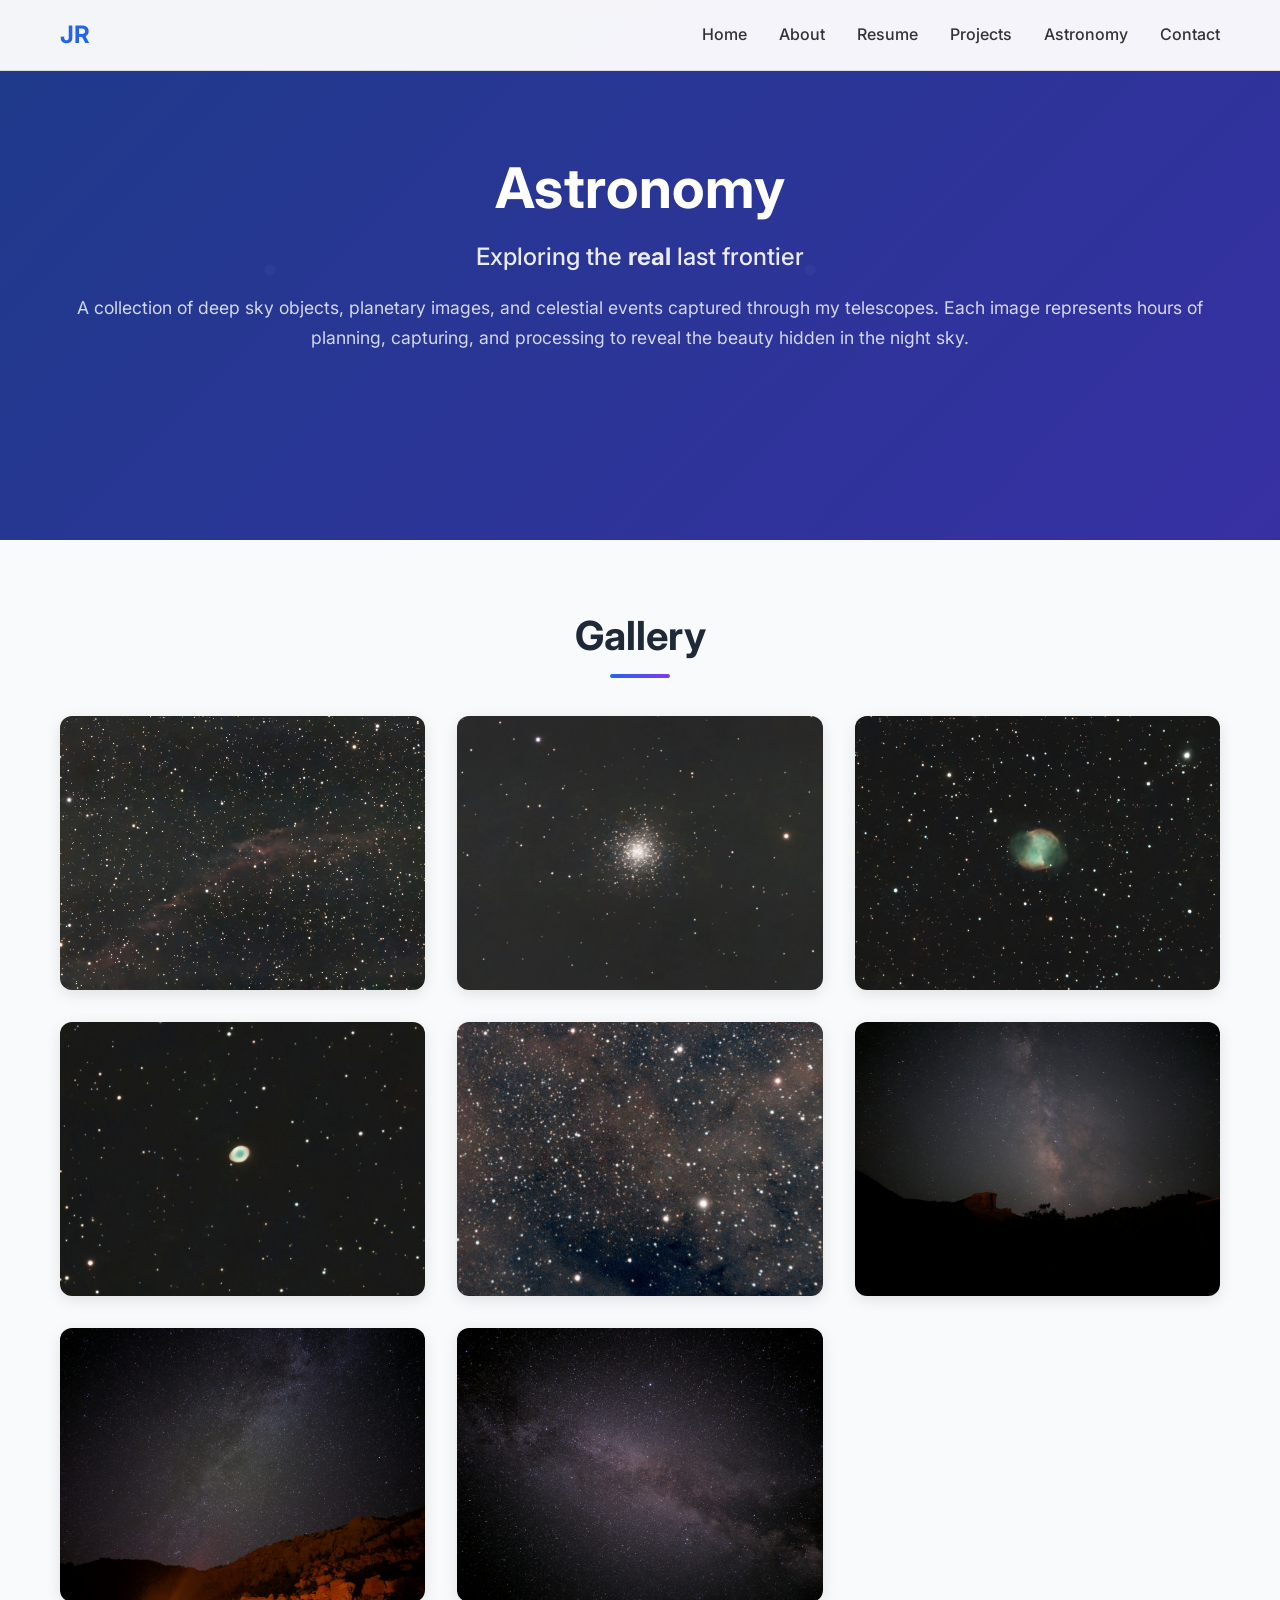
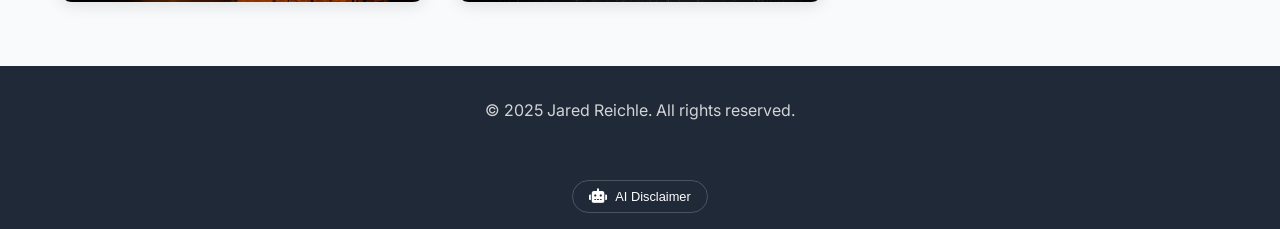
==== astro.html @ 0d043ad6 "Added astronomy section and updated code" ====
<!DOCTYPE html>
<html lang="en">
<head>
    <meta charset="UTF-8">
    <meta name="viewport" content="width=device-width, initial-scale=1.0">
    <meta name="description" content="Jared Reichle's Astronomy Gallery - Deep sky objects, planetary images, and celestial events">
    <meta name="keywords" content="astronomy, telescope, deep sky, nebula, galaxy, star cluster, Jared Reichle">
    <meta name="author" content="Jared Reichle">
    <title>Astronomy Gallery - Jared Reichle</title>
    
    <!-- Favicon and Icons -->
    <link rel="icon" type="image/svg+xml" href="favicon.svg">
    <link rel="apple-touch-icon" sizes="180x180" href="favicon.svg">
    
    <!-- Stylesheets -->
    <link rel="stylesheet" href="styles.css">
    <link href="https://fonts.googleapis.com/css2?family=Inter:wght@300;400;500;600;700&display=swap" rel="stylesheet">
    <link rel="stylesheet" href="https://cdnjs.cloudflare.com/ajax/libs/font-awesome/6.0.0/css/all.min.css">
</head>
<body>
    <!-- Main Navigation -->
    <nav class="navbar" role="navigation" aria-label="Main navigation">
        <div class="nav-container">
            <div class="nav-logo">
                <a href="index.html" aria-label="Go to home page">JR</a>
            </div>
            <ul class="nav-menu" role="menubar">
                <li class="nav-item" role="none">
                    <a href="index.html#home" class="nav-link" role="menuitem">Home</a>
                </li>
                <li class="nav-item" role="none">
                    <a href="index.html#about" class="nav-link" role="menuitem">About</a>
                </li>
                <li class="nav-item" role="none">
                    <a href="index.html#resume" class="nav-link" role="menuitem">Resume</a>
                </li>
                <li class="nav-item" role="none">
                    <a href="index.html#projects" class="nav-link" role="menuitem">Projects</a>
                </li>
                <li class="nav-item" role="none">
                    <a href="astro.html" class="nav-link active" role="menuitem" aria-current="page">Astronomy</a>
                </li>
                <li class="nav-item" role="none">
                    <a href="index.html#contact" class="nav-link" role="menuitem">Contact</a>
                </li>
            </ul>
            <button class="hamburger" aria-label="Toggle mobile menu" aria-expanded="false">
                <span class="bar"></span>
                <span class="bar"></span>
                <span class="bar"></span>
            </button>
        </div>
    </nav>

    <!-- Hero Section -->
    <section class="hero astro-hero" role="banner">
        <div class="hero-container">
            <div class="hero-content">
                <h1 class="hero-title">Astronomy</h1>
                <p class="hero-subtitle">Exploring the <strong>real</strong> last frontier</p>
                <p class="hero-description">
                    A collection of deep sky objects, planetary images, and celestial events captured through my telescopes. 
                    Each image represents hours of planning, capturing, and processing to reveal the beauty hidden in the night sky.
                </p>
            </div>
        </div>
    </section>

    <!-- Gallery Section -->
    <section class="astro-gallery">
        <div class="container">
            <h2 class="section-title">Gallery</h2>
            <div class="gallery-grid" id="astroGallery" role="grid" aria-label="Astronomy image gallery">
                <!-- Images will be loaded dynamically via JavaScript -->
            </div>
        </div>
    </section>

    <!-- Image Modal -->
    <div id="imageModal" class="modal" role="dialog" aria-labelledby="imageTitle" aria-hidden="true">
        <div class="modal-content image-modal-content">
            <button class="close" aria-label="Close modal">&times;</button>
            <div class="modal-body">
                <img id="modalImage" src="" alt="" class="gallery-modal-image">
                <div class="image-info">
                    <h3 id="imageTitle">Image Title</h3>
                    <p id="imageDescription">Image description and details will appear here.</p>
                    <div class="image-meta">
                        <span id="imageDate">Date: Unknown</span>
                        <span id="imageEquipment">Equipment: Unknown</span>
                    </div>
                </div>
            </div>
        </div>
    </div>

    <!-- Footer -->
    <footer class="footer" role="contentinfo">
        <div class="container">
            <div class="footer-content">
                <p>&copy; 2025 Jared Reichle. All rights reserved.</p>
            </div>
        </div>
    </footer>

    <!-- AI Disclaimer -->
    <div class="ai-disclaimer">
        <button class="ai-disclaimer-link" id="aiDisclaimerLink" aria-label="View AI disclaimer">
            <i class="fas fa-robot" aria-hidden="true"></i>
            <span>AI Disclaimer</span>
        </button>
        <div class="ai-disclaimer-text" id="aiDisclaimerText" role="dialog" aria-labelledby="aiDisclaimerLink" aria-hidden="true">
            This website was created with AI assistance. All information has been verified for accuracy and correctness.
        </div>
    </div>

    <!-- Scripts -->
    <script src="script.js"></script>
    <script src="astro.js"></script>
</body>
</html>
---- styles.css ----
/**
 * Jared Reichle Portfolio Website - Main Stylesheet
 * Modern, responsive design with accessibility features and smooth animations
 */

/* ============================================================================
   CSS CUSTOM PROPERTIES (VARIABLES)
   ============================================================================ */

:root {
    /* Transitions */
    --transition-default: all 0.3s ease;
    --transition-fast: all 0.15s ease;
    --transition-slow: all 0.5s ease;
    
    /* Layout */
    --container-max-width: 1200px;
    --container-padding: 0 20px;
    
    /* Colors */
    --primary-color: #2563eb;
    --primary-dark: #1d4ed8;
    --secondary-color: #ff6b35;
    --accent-color: #4ecdc4;
    --text-color: #333;
    --text-light: #6b7280;
    --text-dark: #1f2937;
    --border-color: #e5e7eb;
    --background-light: #f8fafc;
    --background-dark: #1f2937;
    
    /* Shadows */
    --shadow-default: 0 4px 6px rgba(0, 0, 0, 0.05);
    --shadow-hover: 0 8px 25px rgba(255, 107, 53, 0.4);
    --shadow-modal: 0 20px 60px rgba(0, 0, 0, 0.3);
    
    /* Typography */
    --font-family: 'Inter', sans-serif;
    --font-size-base: 1rem;
    --line-height-base: 1.6;
    
    /* Spacing */
    --spacing-xs: 0.5rem;
    --spacing-sm: 1rem;
    --spacing-md: 1.5rem;
    --spacing-lg: 2rem;
    --spacing-xl: 3rem;
    --spacing-xxl: 4rem;
}

/* ============================================================================
   RESET AND BASE STYLES
   ============================================================================ */

* {
    margin: 0;
    padding: 0;
    box-sizing: border-box;
}

html {
    scroll-behavior: smooth;
    font-size: 16px; /* Base font size for rem calculations */
}

body {
    font-family: var(--font-family);
    line-height: var(--line-height-base);
    color: var(--text-color);
    background-color: #ffffff;
    -webkit-font-smoothing: antialiased;
    -moz-osx-font-smoothing: grayscale;
}

/* Container utility */
.container {
    max-width: var(--container-max-width);
    margin: 0 auto;
    padding: var(--container-padding);
}

/* ============================================================================
   NAVIGATION
   ============================================================================ */

.navbar {
    position: fixed;
    top: 0;
    width: 100%;
    background: rgba(255, 255, 255, 0.95);
    backdrop-filter: blur(10px);
    z-index: 1000;
    transition: var(--transition-default);
    border-bottom: 1px solid rgba(0, 0, 0, 0.1);
}

.nav-container {
    max-width: var(--container-max-width);
    margin: 0 auto;
    padding: var(--container-padding);
    display: flex;
    justify-content: space-between;
    align-items: center;
    height: 70px;
}

/* Logo */
.nav-logo a {
    font-size: 24px;
    font-weight: 700;
    color: var(--primary-color);
    text-decoration: none;
    transition: var(--transition-default);
}

.nav-logo a:hover {
    color: var(--primary-dark);
}

/* Navigation menu */
.nav-menu {
    display: flex;
    list-style: none;
    gap: 2rem;
}

.nav-link {
    color: var(--text-color);
    text-decoration: none;
    font-weight: 500;
    transition: var(--transition-default);
    position: relative;
}

.nav-link:hover,
.nav-link.active {
    color: var(--primary-color);
}

.nav-link::after {
    content: '';
    position: absolute;
    width: 0;
    height: 2px;
    bottom: -5px;
    left: 0;
    background-color: var(--primary-color);
    transition: width 0.3s ease;
}

.nav-link:hover::after,
.nav-link.active::after {
    width: 100%;
}

/* Mobile hamburger menu */
.hamburger {
    display: none;
    flex-direction: column;
    cursor: pointer;
    background: none;
    border: none;
    padding: 0;
}

.bar {
    width: 25px;
    height: 3px;
    background-color: var(--text-color);
    margin: 3px 0;
    transition: var(--transition-default);
}

/* ============================================================================
   HERO SECTION
   ============================================================================ */

.hero {
    min-height: 100vh;
    display: flex;
    align-items: center;
    background: linear-gradient(135deg, var(--secondary-color) 0%, var(--accent-color) 100%);
    color: white;
    position: relative;
    overflow: hidden;
}

.hero::before {
    content: '';
    position: absolute;
    top: 0;
    left: 0;
    right: 0;
    bottom: 0;
    background: url('data:image/svg+xml,<svg xmlns="http://www.w3.org/2000/svg" viewBox="0 0 100 100"><defs><pattern id="grain" width="100" height="100" patternUnits="userSpaceOnUse"><circle cx="50" cy="50" r="1" fill="white" opacity="0.1"/></pattern></defs><rect width="100" height="100" fill="url(%23grain)"/></svg>');
    opacity: 0.3;
}

.hero-container {
    max-width: var(--container-max-width);
    margin: 0 auto;
    padding: var(--container-padding);
    display: grid;
    grid-template-columns: 1fr 1fr;
    gap: var(--spacing-xxl);
    align-items: center;
    position: relative;
    z-index: 1;
}

.hero-title {
    font-size: 3.5rem;
    font-weight: 700;
    margin-bottom: var(--spacing-sm);
    line-height: 1.2;
}

.hero-subtitle {
    font-size: 1.5rem;
    font-weight: 500;
    margin-bottom: var(--spacing-sm);
    opacity: 0.9;
}

.hero-description {
    font-size: 1.1rem;
    margin-bottom: var(--spacing-lg);
    opacity: 0.8;
    line-height: 1.7;
}

.hero-buttons {
    display: flex;
    gap: var(--spacing-sm);
    flex-wrap: wrap;
}

/* Buttons */
.btn {
    padding: 12px 24px;
    border-radius: 8px;
    text-decoration: none;
    font-weight: 600;
    transition: var(--transition-default);
    display: inline-block;
    border: none;
    cursor: pointer;
    font-size: var(--font-size-base);
}

.btn-primary {
    background: #fbbf24;
    color: var(--text-dark);
}

.btn-primary:hover {
    background: #f59e0b;
    transform: translateY(-2px);
    box-shadow: 0 10px 25px rgba(251, 191, 36, 0.3);
}

.btn-secondary {
    background: transparent;
    color: white;
    border: 2px solid white;
}

.btn-secondary:hover {
    background: white;
    color: var(--text-dark);
    transform: translateY(-2px);
}

/* Hero image */
.hero-image {
    display: flex;
    justify-content: center;
    align-items: center;
}

.profile-placeholder {
    width: 300px;
    height: 300px;
    background: rgba(255, 255, 255, 0.1);
    border-radius: 50%;
    display: flex;
    align-items: center;
    justify-content: center;
    font-size: 4rem;
    color: rgba(255, 255, 255, 0.3);
    border: 3px solid rgba(255, 255, 255, 0.2);
    overflow: hidden;
}

.profile-image {
    width: 100%;
    height: 100%;
    object-fit: cover;
    border-radius: 50%;
    transition: transform 0.3s ease;
}

.profile-image:hover {
    transform: scale(1.05);
}

/* Scroll indicator */
.scroll-indicator {
    position: absolute;
    bottom: 30px;
    left: 50%;
    transform: translateX(-50%);
    animation: bounce 2s infinite;
}

.scroll-indicator a {
    color: white;
    font-size: 1.5rem;
    opacity: 0.7;
    transition: opacity 0.3s ease;
}

.scroll-indicator a:hover {
    opacity: 1;
}

@keyframes bounce {
    0%, 20%, 50%, 80%, 100% {
        transform: translateX(-50%) translateY(0);
    }
    40% {
        transform: translateX(-50%) translateY(-10px);
    }
    60% {
        transform: translateX(-50%) translateY(-5px);
    }
}

/* ============================================================================
   SECTION STYLES
   ============================================================================ */

section {
    padding: 80px 0;
}

.section-title {
    font-size: 2.5rem;
    font-weight: 700;
    text-align: center;
    margin-bottom: var(--spacing-xl);
    color: var(--text-dark);
    position: relative;
}

.section-title::after {
    content: '';
    position: absolute;
    bottom: -10px;
    left: 50%;
    transform: translateX(-50%);
    width: 60px;
    height: 4px;
    background: linear-gradient(90deg, var(--primary-color), #7c3aed);
    border-radius: 2px;
}

/* ============================================================================
   ABOUT SECTION
   ============================================================================ */

.about {
    background: var(--background-light);
}

.about-content {
    display: grid;
    grid-template-columns: 2fr 1fr;
    gap: var(--spacing-xxl);
    align-items: start;
}

.about-text p {
    font-size: 1.1rem;
    margin-bottom: var(--spacing-md);
    color: #4b5563;
    line-height: 1.7;
}

/* Skills section */
.skills h3 {
    font-size: 1.5rem;
    margin-bottom: var(--spacing-sm);
    color: var(--text-dark);
}

.skill-tags {
    display: flex;
    flex-wrap: wrap;
    gap: var(--spacing-sm);
}

.skill-bubble {
    position: relative;
    background: linear-gradient(135deg, var(--secondary-color), var(--accent-color));
    color: white;
    padding: 12px 20px;
    border-radius: 25px;
    font-size: 0.9rem;
    font-weight: 500;
    cursor: pointer;
    transition: var(--transition-default);
    box-shadow: 0 4px 15px rgba(255, 107, 53, 0.3);
    border: none;
    display: inline-block;
    text-decoration: none;
    line-height: 1;
}

.skill-bubble:hover {
    transform: translateY(-3px) scale(1.05);
    box-shadow: var(--shadow-hover);
    background: linear-gradient(135deg, var(--secondary-color), var(--accent-color));
}

.skill-name {
    position: relative;
    z-index: 2;
}

/* Skill tooltips */
.skill-tooltip {
    position: absolute;
    bottom: 120%;
    left: 50%;
    transform: translateX(-50%);
    background: white;
    color: var(--text-color);
    padding: 1rem;
    border-radius: 12px;
    box-shadow: var(--shadow-modal);
    width: 280px;
    opacity: 0;
    visibility: hidden;
    transition: var(--transition-default);
    z-index: 1000;
    border: 1px solid var(--border-color);
    pointer-events: none;
}

/* Tooltip positioning classes */
.skill-tooltip.tooltip-left {
    left: 0;
    transform: translateX(0);
}

.skill-tooltip.tooltip-right {
    left: auto;
    right: 0;
    transform: translateX(0);
}

.skill-tooltip.tooltip-top {
    bottom: auto;
    top: 120%;
}

.skill-tooltip.tooltip-top.tooltip-left {
    left: 0;
    transform: translateX(0);
}

.skill-tooltip.tooltip-top.tooltip-right {
    left: auto;
    right: 0;
    transform: translateX(0);
}

.skill-tooltip::after {
    content: '';
    position: absolute;
    top: 100%;
    left: 50%;
    transform: translateX(-50%);
    border: 8px solid transparent;
    border-top-color: white;
}

/* Arrow positioning for different tooltip positions */
.skill-tooltip.tooltip-left::after {
    left: 20px;
    transform: translateX(0);
}

.skill-tooltip.tooltip-right::after {
    left: auto;
    right: 20px;
    transform: translateX(0);
}

.skill-tooltip.tooltip-top::after {
    top: auto;
    bottom: 100%;
    border-top-color: transparent;
    border-bottom-color: white;
}

.skill-bubble:hover .skill-tooltip {
    opacity: 1;
    visibility: visible;
    transform: translateX(-50%) translateY(-5px);
}

.skill-bubble:hover .skill-tooltip.tooltip-left {
    transform: translateX(0) translateY(-5px);
}

.skill-bubble:hover .skill-tooltip.tooltip-right {
    transform: translateX(0) translateY(-5px);
}

.skill-bubble:hover .skill-tooltip.tooltip-top {
    transform: translateX(-50%) translateY(5px);
}

.skill-bubble:hover .skill-tooltip.tooltip-top.tooltip-left {
    transform: translateX(0) translateY(5px);
}

.skill-bubble:hover .skill-tooltip.tooltip-top.tooltip-right {
    transform: translateX(0) translateY(5px);
}

.skill-tooltip h4 {
    color: var(--primary-color);
    font-size: 1.1rem;
    font-weight: 600;
    margin-bottom: 0.5rem;
}

.skill-tooltip p {
    font-size: 0.9rem;
    line-height: 1.5;
    color: var(--text-light);
    margin: 0;
}

/* About stats */
.about-stats {
    display: flex;
    flex-direction: column;
    gap: var(--spacing-lg);
}

.stat-item {
    text-align: center;
    padding: var(--spacing-lg);
    background: white;
    border-radius: 12px;
    box-shadow: var(--shadow-default);
    transition: transform 0.3s ease;
}

.stat-item:hover {
    transform: translateY(-5px);
}

.stat-item h3 {
    font-size: 2.5rem;
    font-weight: 700;
    color: var(--primary-color);
    margin-bottom: 0.5rem;
}

.stat-item p {
    color: var(--text-light);
    font-weight: 500;
}

/* ============================================================================
   RESUME SECTION
   ============================================================================ */

.resume-content {
    max-width: 800px;
    margin: 0 auto;
}

.resume-section {
    margin-bottom: var(--spacing-xl);
}

.resume-section h3 {
    font-size: 1.8rem;
    margin-bottom: var(--spacing-md);
    color: var(--text-dark);
    border-bottom: 2px solid var(--border-color);
    padding-bottom: 0.5rem;
}

/* Timeline */
.timeline {
    position: relative;
}

.timeline::before {
    content: '';
    position: absolute;
    left: 20px;
    top: 0;
    bottom: 0;
    width: 2px;
    background: var(--border-color);
}

.timeline-item {
    position: relative;
    margin-bottom: var(--spacing-lg);
    padding-left: 60px;
}

.timeline-marker {
    position: absolute;
    left: 11px;
    top: 0;
    width: 20px;
    height: 20px;
    background: var(--primary-color);
    border-radius: 50%;
    border: 4px solid white;
    box-shadow: 0 0 0 2px var(--border-color);
}

.timeline-content h4 {
    font-size: 1.3rem;
    font-weight: 600;
    color: var(--text-dark);
    margin-bottom: 0.5rem;
}

.company {
    color: var(--primary-color);
    font-weight: 500;
    margin-bottom: 0.25rem;
}

.period {
    color: var(--text-light);
    font-size: 0.9rem;
    margin-bottom: var(--spacing-sm);
}

.timeline-content ul {
    list-style: none;
    padding-left: 0;
}

.timeline-content li {
    position: relative;
    padding-left: 1.5rem;
    margin-bottom: 0.5rem;
    color: #4b5563;
}

.timeline-content li::before {
    content: '▸';
    position: absolute;
    left: 0;
    color: var(--primary-color);
    font-weight: bold;
}

/* Certifications */
.certifications {
    display: grid;
    grid-template-columns: repeat(auto-fit, minmax(250px, 1fr));
    gap: var(--spacing-sm);
}

.cert-item {
    display: flex;
    align-items: center;
    gap: var(--spacing-sm);
    padding: var(--spacing-md);
    background: white;
    border-radius: 12px;
    box-shadow: var(--shadow-default);
    transition: transform 0.3s ease;
}

.cert-item:hover {
    transform: translateY(-2px);
}

.cert-item i {
    font-size: 2rem;
    color: var(--primary-color);
}

.resume-actions {
    text-align: center;
    margin-top: var(--spacing-xl);
}

/* ============================================================================
   PROJECTS SECTION
   ============================================================================ */

.projects {
    background: var(--background-light);
}

.projects-grid {
    display: grid;
    grid-template-columns: repeat(auto-fit, minmax(350px, 1fr));
    gap: var(--spacing-lg);
}

.project-card {
    background: white;
    border-radius: 12px;
    overflow: hidden;
    box-shadow: var(--shadow-default);
    transition: all 0.3s ease;
    cursor: pointer;
    position: relative;
    border: 2px solid transparent;
    animation: subtlePulse 3s ease-in-out infinite;
}

.project-card::before {
    content: '';
    position: absolute;
    top: 0;
    left: 0;
    right: 0;
    height: 4px;
    background: linear-gradient(135deg, var(--secondary-color) 0%, var(--accent-color) 100%);
    transform: scaleX(0);
    transition: transform 0.3s ease;
    z-index: 1;
}

.project-card:hover,
.project-card:focus {
    transform: translateY(-5px);
    box-shadow: 0 20px 40px rgba(0, 0, 0, 0.1);
    border-color: rgba(255, 107, 53, 0.2);
    animation: none;
    outline: none;
}

.project-card:hover::before {
    transform: scaleX(1);
}

.project-card:active {
    transform: translateY(-2px);
    box-shadow: 0 10px 20px rgba(0, 0, 0, 0.15);
}

.project-image {
    height: 200px;
    background: linear-gradient(135deg, var(--secondary-color) 0%, var(--accent-color) 100%);
    overflow: hidden;
    position: relative;
}

.progress-badge {
    position: absolute;
    top: 10px;
    right: 10px;
    background: #f59e0b;
    color: white;
    padding: 4px 12px;
    border-radius: 12px;
    font-size: 0.8rem;
    font-weight: 600;
    z-index: 2;
    box-shadow: 0 2px 8px rgba(245, 158, 11, 0.3);
}

.project-img {
    width: 100%;
    height: 100%;
    object-fit: cover;
    transition: transform 0.3s ease;
}

.project-card:hover .project-img {
    transform: scale(1.05);
}

.project-content {
    padding: var(--spacing-md);
    position: relative;
}

.project-content h3 {
    font-size: 1.3rem;
    font-weight: 600;
    color: var(--text-dark);
    margin-bottom: var(--spacing-sm);
}

.project-content p {
    color: var(--text-light);
    margin-bottom: var(--spacing-sm);
    line-height: 1.6;
}

/* Project updates */
.project-update {
    margin-top: var(--spacing-md);
    background: #f3f4f6;
    border-radius: 10px;
    padding: var(--spacing-sm);
    box-shadow: 0 2px 8px rgba(0,0,0,0.04);
    text-align: center;
}

.project-update-img {
    max-width: 100%;
    border-radius: 8px;
    margin-bottom: 0.75rem;
    box-shadow: 0 2px 8px rgba(0,0,0,0.08);
}

.project-update-blurb {
    font-size: 0.98rem;
    color: #374151;
    background: #fff;
    border-radius: 6px;
    padding: 0.75rem 1rem;
    margin-top: 0.25rem;
    box-shadow: 0 1px 4px rgba(0,0,0,0.03);
    text-align: left;
}

@keyframes subtlePulse {
    0%, 100% {
        box-shadow: var(--shadow-default);
    }
    50% {
        box-shadow: 0 6px 12px rgba(255, 107, 53, 0.1);
    }
}

/* ============================================================================
   MODAL STYLES
   ============================================================================ */

.modal {
    display: none;
    position: fixed;
    z-index: 10000;
    left: 0;
    top: 0;
    width: 100%;
    height: 100%;
    background-color: rgba(0, 0, 0, 0.5);
    backdrop-filter: blur(5px);
}

.modal-content {
    background-color: white;
    margin: 2% auto;
    padding: 0;
    border-radius: 16px;
    width: 90%;
    max-width: 900px;
    max-height: 90vh;
    overflow-y: auto;
    position: relative;
    animation: modalSlideIn 0.3s ease-out;
}

@keyframes modalSlideIn {
    from {
        opacity: 0;
        transform: translateY(-50px);
    }
    to {
        opacity: 1;
        transform: translateY(0);
    }
}

.close {
    position: absolute;
    right: 20px;
    top: 20px;
    color: #aaa;
    font-size: 28px;
    font-weight: bold;
    cursor: pointer;
    z-index: 10001;
    background: white;
    border-radius: 50%;
    width: 40px;
    height: 40px;
    display: flex;
    align-items: center;
    justify-content: center;
    transition: var(--transition-default);
    border: none;
}

.close:hover {
    color: var(--text-color);
    background: #f3f4f6;
}

.modal-body {
    display: flex;
    flex-direction: column;
    gap: 0;
}

.modal-info {
    padding: var(--spacing-lg);
    width: 100%;
}

.modal-info h2 {
    font-size: 1.8rem;
    font-weight: 700;
    color: var(--text-dark);
    margin-bottom: var(--spacing-sm);
}

.modal-info h3 {
    font-size: 1.3rem;
    font-weight: 600;
    color: var(--text-dark);
    margin: var(--spacing-lg) 0 var(--spacing-sm) 0;
    padding-bottom: 0.5rem;
    border-bottom: 2px solid var(--border-color);
}

.modal-info h3:first-of-type {
    margin-top: var(--spacing-md);
}

.modal-tech {
    display: flex;
    flex-wrap: wrap;
    gap: 0.5rem;
    margin-bottom: var(--spacing-md);
}

.tech-tag {
    background: #f3f4f6;
    color: #374151;
    padding: 6px 12px;
    border-radius: 15px;
    font-size: 0.8rem;
    font-weight: 500;
}

.modal-summary p,
.modal-layman p,
.modal-technical p {
    color: #4b5563;
    line-height: 1.7;
    margin-bottom: 0;
    font-size: var(--font-size-base);
}

.modal-highlights ul {
    list-style: none;
    padding-left: 0;
    margin-bottom: var(--spacing-md);
}

.modal-highlights li {
    position: relative;
    padding-left: 1.5rem;
    margin-bottom: 0.5rem;
    color: #4b5563;
}

.modal-highlights li::before {
    content: '▸';
    position: absolute;
    left: 0;
    color: var(--primary-color);
    font-weight: bold;
}

.modal-links {
    display: flex;
    gap: var(--spacing-sm);
    margin-top: var(--spacing-lg);
}

.modal-link {
    color: var(--primary-color);
    text-decoration: none;
    font-weight: 500;
    transition: var(--transition-default);
    display: flex;
    align-items: center;
    gap: 0.5rem;
    padding: 8px 16px;
    border: 2px solid var(--primary-color);
    border-radius: 8px;
}

.modal-link:hover {
    background: var(--primary-color);
    color: white;
}

/* ============================================================================
   ASTRONOMY SECTION
   ============================================================================ */

.astronomy-images {
    display: flex;
    gap: var(--spacing-lg);
    justify-content: center;
    margin: var(--spacing-lg) 0;
}

.astro-image-container {
    display: flex;
    flex-direction: column;
    align-items: center;
    gap: 0.5rem;
}

.astro-img {
    width: 300px;
    height: 200px;
    object-fit: cover;
    border-radius: 8px;
    box-shadow: var(--shadow-default);
    transition: var(--transition-default);
}

.astro-img:hover {
    transform: translateY(-5px);
    box-shadow: var(--shadow-hover);
}

.astro-caption {
    font-size: 0.9rem;
    color: var(--text-light);
    text-align: center;
    margin: 0;
    font-weight: 500;
}

/* ============================================================================
   CONTACT SECTION
   ============================================================================ */

.contact-content {
    display: flex;
    justify-content: center;
    align-items: center;
    max-width: 600px;
    margin: 0 auto;
}

.contact-info {
    text-align: center;
    width: 100%;
}

.contact-info h3 {
    font-size: 1.8rem;
    margin-bottom: var(--spacing-sm);
    color: var(--text-dark);
}

.contact-info p {
    color: var(--text-light);
    margin-bottom: var(--spacing-lg);
    line-height: 1.7;
}

.contact-items {
    margin-bottom: var(--spacing-lg);
    display: flex;
    flex-direction: column;
    align-items: center;
    gap: var(--spacing-sm);
}

.contact-item {
    display: flex;
    align-items: center;
    gap: var(--spacing-sm);
    padding: var(--spacing-sm);
    background: var(--background-light);
    border-radius: 8px;
    min-width: 300px;
    justify-content: center;
}

.contact-item i {
    font-size: 1.5rem;
    color: var(--primary-color);
    width: 30px;
}

.contact-item h4 {
    font-size: var(--font-size-base);
    font-weight: 600;
    color: var(--text-dark);
    margin-bottom: 0.25rem;
}

.contact-item p {
    color: var(--text-light);
    margin: 0;
}

.social-links {
    display: flex;
    gap: var(--spacing-sm);
    justify-content: center;
}

.social-link {
    width: 50px;
    height: 50px;
    background: var(--primary-color);
    color: white;
    border-radius: 50%;
    display: flex;
    align-items: center;
    justify-content: center;
    text-decoration: none;
    transition: var(--transition-default);
    font-size: 1.2rem;
}

.social-link:hover {
    background: var(--primary-dark);
    transform: translateY(-3px);
}

/* ============================================================================
   FOOTER
   ============================================================================ */

.footer {
    background: var(--background-dark);
    color: white;
    text-align: center;
    padding: var(--spacing-lg) 0;
}

.footer-content p {
    margin-bottom: 0.5rem;
    opacity: 0.8;
}

/* ============================================================================
   AI DISCLAIMER
   ============================================================================ */

.ai-disclaimer {
    text-align: center;
    padding: var(--spacing-sm) 0;
    background: var(--background-dark);
    color: white;
}

.ai-disclaimer-link {
    display: inline-flex;
    align-items: center;
    gap: 8px;
    padding: 8px 16px;
    background: rgba(255, 255, 255, 0.1);
    color: white;
    text-decoration: none;
    border-radius: 20px;
    font-size: 0.8rem;
    font-weight: 500;
    transition: var(--transition-default);
    border: 1px solid rgba(255, 255, 255, 0.2);
    cursor: pointer;
    background: none;
}

.ai-disclaimer-link:hover {
    background: rgba(255, 255, 255, 0.2);
    transform: translateY(-2px);
}

.ai-disclaimer-link i {
    font-size: 0.9rem;
}

.ai-disclaimer-text {
    display: none;
    position: fixed;
    top: 50%;
    left: 50%;
    transform: translate(-50%, -50%);
    background: white;
    padding: var(--spacing-lg);
    border-radius: 12px;
    box-shadow: var(--shadow-modal);
    font-size: var(--font-size-base);
    color: #374151;
    line-height: 1.6;
    max-width: 500px;
    width: 90%;
    z-index: 10000;
    border: none;
}

.ai-disclaimer-text.show {
    display: block;
    animation: modalSlideIn 0.3s ease-out;
}

/* ============================================================================
   ASTRONOMY PAGE SPECIFIC STYLES
   ============================================================================ */

.astro-hero {
    background: linear-gradient(135deg, #1e3a8a 0%, #3730a3 100%);
    min-height: 60vh;
}

.astro-hero .hero-container {
    grid-template-columns: 1fr;
    text-align: center;
}

.astro-gallery {
    padding: var(--spacing-xxl) 0;
    background: var(--background-light);
}

.gallery-grid {
    display: grid;
    grid-template-columns: repeat(auto-fill, minmax(300px, 1fr));
    gap: var(--spacing-lg);
    margin-top: var(--spacing-lg);
}

.gallery-item {
    background: white;
    border-radius: 12px;
    overflow: hidden;
    box-shadow: 0 4px 15px rgba(0, 0, 0, 0.1);
    transition: var(--transition-default);
    cursor: pointer;
}

.gallery-item:hover {
    transform: translateY(-5px);
    box-shadow: 0 8px 25px rgba(0, 0, 0, 0.15);
}

.gallery-image-container {
    position: relative;
    overflow: hidden;
    aspect-ratio: 4/3;
}

.gallery-image {
    width: 100%;
    height: 100%;
    object-fit: cover;
    transition: transform 0.3s ease;
}

.gallery-item:hover .gallery-image {
    transform: scale(1.05);
}

.gallery-overlay {
    position: absolute;
    bottom: 0;
    left: 0;
    right: 0;
    background: linear-gradient(transparent, rgba(0, 0, 0, 0.8));
    color: white;
    padding: var(--spacing-md);
    transform: translateY(100%);
    transition: transform 0.3s ease;
}

.gallery-item:hover .gallery-overlay {
    transform: translateY(0);
}

.gallery-info h3 {
    font-size: 1.1rem;
    font-weight: 600;
    margin-bottom: 0.5rem;
}

.gallery-info p {
    font-size: 0.9rem;
    opacity: 0.9;
}

/* Image modal specific styles */
.image-modal-content {
    max-width: 90vw;
    max-height: 90vh;
    width: auto;
    height: auto;
}

.image-modal-content .modal-body {
    display: flex;
    flex-direction: column;
    gap: var(--spacing-md);
    padding: 0;
}

.gallery-modal-image {
    width: 100%;
    max-height: 60vh;
    object-fit: contain;
    border-radius: 8px;
}

.image-info {
    padding: 0 var(--spacing-sm) var(--spacing-sm);
}

.image-info h3 {
    font-size: 1.5rem;
    font-weight: 600;
    color: var(--text-dark);
    margin-bottom: var(--spacing-sm);
}

.image-info p {
    font-size: var(--font-size-base);
    color: var(--text-light);
    line-height: 1.6;
    margin-bottom: var(--spacing-sm);
}

.image-meta {
    display: flex;
    gap: var(--spacing-lg);
    font-size: 0.9rem;
    color: #9ca3af;
}

.image-meta span {
    display: flex;
    align-items: center;
    gap: 0.5rem;
}

/* ============================================================================
   ANIMATION CLASSES
   ============================================================================ */

.fade-in {
    opacity: 0;
    transform: translateY(30px);
    transition: all 0.6s ease;
}

.fade-in.visible {
    opacity: 1;
    transform: translateY(0);
}

/* ============================================================================
   RESPONSIVE DESIGN
   ============================================================================ */

/* Tablet and smaller desktop */
@media (max-width: 768px) {
    .hamburger {
        display: flex;
    }

    .nav-menu {
        position: fixed;
        left: -100%;
        top: 70px;
        flex-direction: column;
        background-color: white;
        width: 100%;
        text-align: center;
        transition: 0.3s;
        box-shadow: 0 10px 27px rgba(0, 0, 0, 0.05);
        padding: var(--spacing-lg) 0;
    }

    .nav-menu.active {
        left: 0;
    }

    .hero-container {
        grid-template-columns: 1fr;
        text-align: center;
        gap: var(--spacing-lg);
    }

    .hero-title {
        font-size: 2.5rem;
    }

    .hero-buttons {
        justify-content: center;
    }

    .about-content {
        grid-template-columns: 1fr;
        gap: var(--spacing-lg);
    }

    .about-stats {
        flex-direction: row;
        justify-content: space-around;
    }

    .stat-item {
        padding: var(--spacing-sm);
    }

    .stat-item h3 {
        font-size: 2rem;
    }

    .contact-content {
        grid-template-columns: 1fr;
        gap: var(--spacing-lg);
    }

    .projects-grid {
        grid-template-columns: 1fr;
    }

    .section-title {
        font-size: 2rem;
    }
    
    /* Astronomy specific mobile styles */
    .astro-hero {
        min-height: 50vh;
    }
    
    .astro-hero .hero-title {
        font-size: 2.5rem;
    }
    
    .gallery-grid {
        grid-template-columns: repeat(auto-fill, minmax(250px, 1fr));
        gap: var(--spacing-md);
    }
    
    .image-modal-content {
        max-width: 95vw;
        margin: 2.5vh auto;
    }
    
    .image-meta {
        flex-direction: column;
        gap: 0.5rem;
    }
    
    .astronomy-images {
        flex-direction: column;
        align-items: center;
        gap: var(--spacing-md);
    }
    
    .astro-img {
        width: 100%;
        max-width: 400px;
        height: 250px;
    }
    
    .ai-disclaimer {
        padding: 0.75rem 0;
    }
    
    .ai-disclaimer-link {
        padding: 6px 12px;
        font-size: 0.75rem;
    }
    
    .ai-disclaimer-text {
        padding: var(--spacing-md);
        font-size: 0.9rem;
        width: 95%;
    }
}

/* Mobile phones */
@media (max-width: 480px) {
    .hero-title {
        font-size: 2rem;
    }

    .hero-subtitle {
        font-size: 1.2rem;
    }

    .hero-buttons {
        flex-direction: column;
        align-items: center;
    }

    .btn {
        width: 100%;
        max-width: 250px;
        text-align: center;
    }

    .about-stats {
        flex-direction: column;
    }

    .certifications {
        grid-template-columns: 1fr;
    }
    
    .gallery-grid {
        grid-template-columns: 1fr;
        gap: var(--spacing-sm);
    }
    
    .gallery-overlay {
        transform: translateY(0);
        background: linear-gradient(transparent, rgba(0, 0, 0, 0.9));
    }
}

/* ============================================================================
   ACCESSIBILITY IMPROVEMENTS
   ============================================================================ */

/* Smooth scrolling for older browsers */
@media (prefers-reduced-motion: no-preference) {
    html {
        scroll-behavior: smooth;
    }
}

/* Mobile-specific clickability improvements */
@media (max-width: 768px) {
    .project-card {
        /* Remove pulse animation on mobile for better performance */
        animation: none;
        /* Add a subtle border to make cards more defined */
        border: 1px solid rgba(0, 0, 0, 0.1);
        margin-bottom: var(--spacing-sm);
        box-shadow: 0 2px 8px rgba(0, 0, 0, 0.1);
    }
    
    .project-card:active {
        /* Add active state for touch feedback */
        transform: scale(0.98);
        box-shadow: 0 2px 8px rgba(0, 0, 0, 0.15);
    }
}

/* Focus styles for accessibility */
.btn:focus,
.nav-link:focus,
.project-card:focus,
.gallery-item:focus,
.social-link:focus,
.modal-link:focus {
    outline: 2px solid var(--primary-color);
    outline-offset: 2px;
}

/* High contrast mode support */
@media (prefers-contrast: high) {
    :root {
        --border-color: #000;
        --text-light: #000;
    }
    
    .skill-bubble {
        border: 2px solid #000;
    }
}
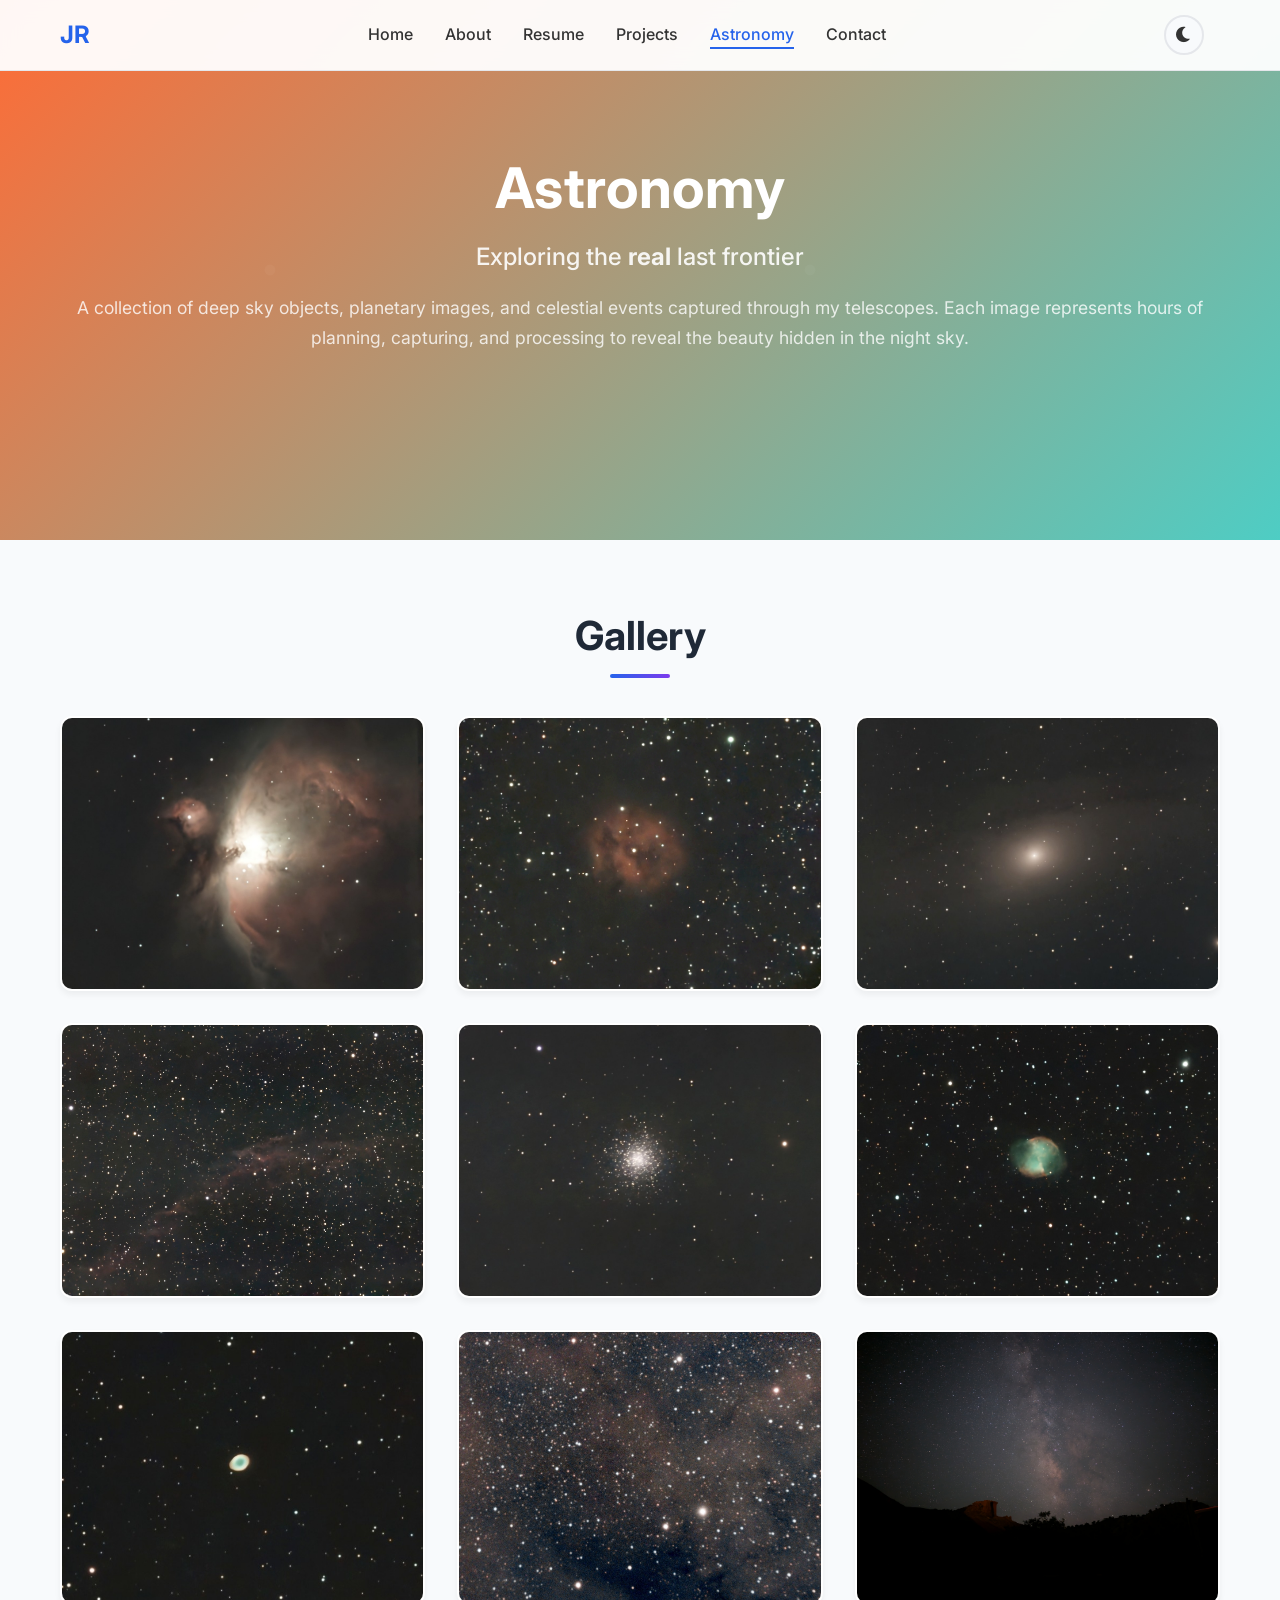
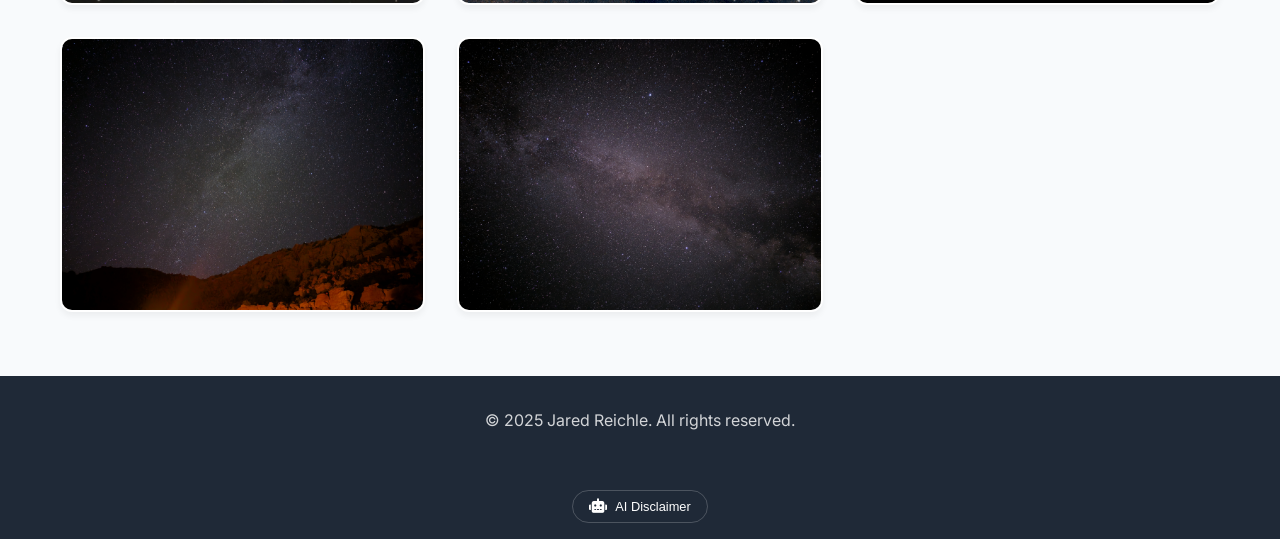
==== commit 95bf1a0a: "Major update December 2025" ====
--- a/astro.html
+++ b/astro.html
@@ -44,11 +44,16 @@
                     <a href="index.html#contact" class="nav-link" role="menuitem">Contact</a>
                 </li>
             </ul>
-            <button class="hamburger" aria-label="Toggle mobile menu" aria-expanded="false">
-                <span class="bar"></span>
-                <span class="bar"></span>
-                <span class="bar"></span>
-            </button>
+            <div class="nav-actions">
+                <button id="themeToggle" class="theme-toggle" aria-label="Toggle theme">
+                    <i id="themeIcon" class="fas fa-moon" aria-hidden="true"></i>
+                </button>
+                <button class="hamburger" aria-label="Toggle mobile menu" aria-expanded="false">
+                    <span class="bar"></span>
+                    <span class="bar"></span>
+                    <span class="bar"></span>
+                </button>
+            </div>
         </div>
     </nav>
 
--- a/styles.css
+++ b/styles.css
@@ -17,7 +17,7 @@
     --container-max-width: 1200px;
     --container-padding: 0 20px;
     
-    /* Colors */
+    /* Colors - Light Mode */
     --primary-color: #2563eb;
     --primary-dark: #1d4ed8;
     --secondary-color: #ff6b35;
@@ -28,6 +28,10 @@
     --border-color: #e5e7eb;
     --background-light: #f8fafc;
     --background-dark: #1f2937;
+    --background: #ffffff;
+    --background-alt: #f8fafc;
+    --card-background: #ffffff;
+    --navbar-background: rgba(255, 255, 255, 0.95);
     
     /* Shadows */
     --shadow-default: 0 4px 6px rgba(0, 0, 0, 0.05);
@@ -48,6 +52,23 @@
     --spacing-xxl: 4rem;
 }
 
+/* Dark Mode */
+[data-theme="dark"] {
+    --text-color: #e5e7eb;
+    --text-light: #9ca3af;
+    --text-dark: #f3f4f6;
+    --border-color: #374151;
+    --background-light: #1f2937;
+    --background-dark: #111827;
+    --background: #111827;
+    --background-alt: #1f2937;
+    --card-background: #1f2937;
+    --navbar-background: rgba(17, 24, 39, 0.95);
+    --shadow-default: 0 4px 6px rgba(0, 0, 0, 0.3);
+    --shadow-hover: 0 8px 25px rgba(37, 99, 235, 0.4);
+    --shadow-modal: 0 20px 60px rgba(0, 0, 0, 0.7);
+}
+
 /* ============================================================================
    RESET AND BASE STYLES
    ============================================================================ */
@@ -58,18 +79,30 @@
     box-sizing: border-box;
 }
 
+*,
+*::before,
+*::after {
+    box-sizing: border-box;
+}
+
 html {
     scroll-behavior: smooth;
     font-size: 16px; /* Base font size for rem calculations */
+    overflow-x: hidden;
+    max-width: 100vw;
 }
 
 body {
     font-family: var(--font-family);
     line-height: var(--line-height-base);
     color: var(--text-color);
-    background-color: #ffffff;
+    background-color: var(--background);
     -webkit-font-smoothing: antialiased;
     -moz-osx-font-smoothing: grayscale;
+    overflow-x: hidden;
+    max-width: 100vw;
+    width: 100%;
+    transition: background-color 0.3s ease, color 0.3s ease;
 }
 
 /* Container utility */
@@ -87,11 +120,11 @@
     position: fixed;
     top: 0;
     width: 100%;
-    background: rgba(255, 255, 255, 0.95);
+    background: var(--navbar-background);
     backdrop-filter: blur(10px);
     z-index: 1000;
     transition: var(--transition-default);
-    border-bottom: 1px solid rgba(0, 0, 0, 0.1);
+    border-bottom: 1px solid var(--border-color);
 }
 
 .nav-container {
@@ -102,6 +135,72 @@
     justify-content: space-between;
     align-items: center;
     height: 70px;
+    gap: var(--spacing-md);
+}
+
+/* Navigation actions (theme toggle + hamburger) */
+.nav-actions {
+    display: flex;
+    align-items: center;
+    gap: var(--spacing-sm);
+}
+
+/* Dark mode toggle button */
+.theme-toggle {
+    display: flex;
+    align-items: center;
+    justify-content: center;
+    width: 40px;
+    height: 40px;
+    background: var(--background-alt);
+    border: 2px solid var(--border-color);
+    border-radius: 50%;
+    cursor: pointer;
+    transition: var(--transition-default);
+    color: var(--text-color);
+    font-size: 1.1rem;
+    padding: 0;
+    margin-right: var(--spacing-sm);
+}
+
+.theme-toggle:hover {
+    background: var(--primary-color);
+    border-color: var(--primary-color);
+    color: white;
+    transform: scale(1.1);
+}
+
+.theme-toggle:focus {
+    outline: 2px solid var(--primary-color);
+    outline-offset: 2px;
+}
+
+.theme-toggle i {
+    transition: transform 0.3s ease, color 0.3s ease;
+}
+
+.theme-toggle:hover i {
+    transform: rotate(15deg);
+}
+
+/* Dark mode icon animation */
+[data-theme="dark"] .theme-toggle i.fa-sun {
+    animation: rotateIn 0.5s ease;
+}
+
+[data-theme="light"] .theme-toggle i.fa-moon {
+    animation: rotateIn 0.5s ease;
+}
+
+@keyframes rotateIn {
+    from {
+        transform: rotate(-90deg);
+        opacity: 0;
+    }
+    to {
+        transform: rotate(0deg);
+        opacity: 1;
+    }
 }
 
 /* Logo */
@@ -134,7 +233,7 @@
 
 .nav-link:hover,
 .nav-link.active {
-    color: var(--primary-color);
+    color: var(--primary-color) !important;
 }
 
 .nav-link::after {
@@ -150,7 +249,7 @@
 
 .nav-link:hover::after,
 .nav-link.active::after {
-    width: 100%;
+    width: 100% !important;
 }
 
 /* Mobile hamburger menu */
@@ -183,6 +282,11 @@
     color: white;
     position: relative;
     overflow: hidden;
+    transition: background 0.5s ease;
+}
+
+[data-theme="dark"] .hero {
+    background: linear-gradient(135deg, #10b981 0%, #2563eb 50%, #7c3aed 100%);
 }
 
 .hero::before {
@@ -249,14 +353,24 @@
 }
 
 .btn-primary {
-    background: #fbbf24;
-    color: var(--text-dark);
+    background: var(--secondary-color);
+    color: white;
 }
 
 .btn-primary:hover {
-    background: #f59e0b;
+    background: #e55a2b;
     transform: translateY(-2px);
-    box-shadow: 0 10px 25px rgba(251, 191, 36, 0.3);
+    box-shadow: 0 10px 25px rgba(255, 107, 53, 0.4);
+}
+
+[data-theme="dark"] .btn-primary {
+    background: #7c3aed;
+    color: white;
+}
+
+[data-theme="dark"] .btn-primary:hover {
+    background: #6d28d9;
+    box-shadow: 0 10px 25px rgba(124, 58, 237, 0.5);
 }
 
 .btn-secondary {
@@ -266,9 +380,17 @@
 }
 
 .btn-secondary:hover {
-    background: white;
-    color: var(--text-dark);
+    background: rgba(255, 255, 255, 0.1);
+    color: white;
     transform: translateY(-2px);
+}
+
+[data-theme="dark"] .btn-secondary {
+    border-color: rgba(255, 255, 255, 0.8);
+}
+
+[data-theme="dark"] .btn-secondary:hover {
+    background: rgba(255, 255, 255, 0.15);
 }
 
 /* Hero image */
@@ -351,6 +473,17 @@
     margin-bottom: var(--spacing-xl);
     color: var(--text-dark);
     position: relative;
+    width: 100%;
+    max-width: 100%;
+    box-sizing: border-box;
+    word-wrap: break-word;
+    z-index: 1;
+    overflow: visible;
+    transition: color 0.3s ease;
+}
+
+[data-theme="dark"] .section-title {
+    color: var(--text-color);
 }
 
 .section-title::after {
@@ -370,7 +503,7 @@
    ============================================================================ */
 
 .about {
-    background: var(--background-light);
+    background: var(--background);
 }
 
 .about-content {
@@ -380,100 +513,406 @@
     align-items: start;
 }
 
+.about-stats {
+    display: flex;
+    flex-direction: column;
+    gap: var(--spacing-md);
+    justify-content: flex-start;
+}
+
+.stat-item {
+    text-align: center;
+    padding: var(--spacing-md);
+    background: var(--background-light);
+    border-radius: 12px;
+    border: 2px solid var(--border-color);
+    transition: var(--transition-default);
+}
+
+.stat-item:hover {
+    border-color: var(--primary-color);
+    transform: translateY(-2px);
+    box-shadow: 0 4px 12px rgba(37, 99, 235, 0.1);
+}
+
+.stat-item h3 {
+    font-size: 2rem;
+    font-weight: 700;
+    color: var(--primary-color);
+    margin-bottom: 0.5rem;
+}
+
+.stat-item p {
+    color: var(--text-light);
+    font-size: 0.9rem;
+    margin: 0;
+}
+
 .about-text p {
     font-size: 1.1rem;
     margin-bottom: var(--spacing-md);
-    color: #4b5563;
+    color: var(--text-light);
     line-height: 1.7;
 }
 
+/* Expandable Sections */
+.about-expandable {
+    margin-top: var(--spacing-md);
+    border: 2px solid var(--border-color);
+    border-radius: 12px;
+    overflow: hidden;
+    transition: var(--transition-default);
+}
+
+.about-expandable:hover {
+    border-color: var(--primary-color);
+}
+
+.expandable-toggle {
+    width: 100%;
+    padding: var(--spacing-md);
+    background: var(--background-light);
+    border: none;
+    text-align: left;
+    cursor: pointer;
+    display: flex;
+    justify-content: space-between;
+    align-items: center;
+    font-family: var(--font-family);
+    font-size: 1rem;
+    font-weight: 600;
+    color: var(--text-dark);
+    transition: var(--transition-default);
+}
+
+.expandable-toggle:hover {
+    background: rgba(37, 99, 235, 0.05);
+}
+
+.expandable-toggle i {
+    transition: transform 0.3s ease;
+    transform: rotate(0deg);
+}
+
+.expandable-toggle[aria-expanded="true"] i {
+    transform: rotate(180deg);
+}
+
+.expandable-toggle[aria-expanded="false"] i {
+    transform: rotate(0deg);
+}
+
+.expandable-content {
+    max-height: 0;
+    overflow: hidden;
+    transition: max-height 0.4s ease, padding 0.4s ease;
+    padding: 0 var(--spacing-md);
+}
+
+.expandable-content.expanded {
+    max-height: 1000px;
+    padding: var(--spacing-md);
+}
+
+.hobbies-grid {
+    display: grid;
+    grid-template-columns: repeat(auto-fit, minmax(200px, 1fr));
+    gap: var(--spacing-md);
+    margin-top: var(--spacing-md);
+}
+
+.hobby-item {
+    padding: var(--spacing-md);
+    background: var(--card-background);
+    border-radius: 8px;
+    border: 1px solid var(--border-color);
+    text-align: center;
+    transition: var(--transition-default);
+}
+
+.hobby-item i {
+    font-size: 2rem;
+    color: var(--primary-color);
+    margin-bottom: var(--spacing-sm);
+}
+
+.hobby-item h4 {
+    font-size: 1.1rem;
+    font-weight: 600;
+    color: var(--text-dark);
+    margin-bottom: var(--spacing-xs);
+}
+
+.hobby-item p {
+    font-size: 0.9rem;
+    color: var(--text-light);
+    margin: 0;
+    line-height: 1.6;
+}
+
 /* Skills section */
-.skills h3 {
+.skills-section {
+    background: var(--background-light);
+    padding: var(--spacing-xxl) 0;
+}
+
+.skills-container {
+    max-width: 1400px;
+    margin: 0 auto;
+    padding: 0 var(--spacing-md);
+}
+
+/* Skills Controls */
+.skills-controls {
+    display: flex;
+    gap: var(--spacing-md);
+    margin-bottom: var(--spacing-lg);
+    flex-wrap: wrap;
+    align-items: center;
+    justify-content: center;
+}
+
+.skills-search-container {
+    position: relative;
+    flex: 1;
+    min-width: 250px;
+    max-width: 400px;
+}
+
+.skills-search-container i {
+    position: absolute;
+    left: 12px;
+    top: 50%;
+    transform: translateY(-50%);
+    color: var(--text-light);
+    pointer-events: none;
+}
+
+.skills-search {
+    width: 100%;
+    padding: 10px 40px 10px 40px;
+    border: 2px solid var(--border-color);
+    border-radius: 8px;
+    font-family: var(--font-family);
+    font-size: var(--font-size-base);
+    transition: var(--transition-default);
+    box-sizing: border-box;
+    background: var(--card-background);
+    color: var(--text-color);
+}
+
+.skills-search::placeholder {
+    color: var(--text-light);
+}
+
+.skills-search:focus {
+    outline: none;
+    border-color: var(--primary-color);
+    box-shadow: 0 0 0 3px rgba(37, 99, 235, 0.1);
+}
+
+[data-theme="dark"] .skills-search:focus {
+    box-shadow: 0 0 0 3px rgba(37, 99, 235, 0.2);
+}
+
+.skills-clear-search {
+    position: absolute;
+    right: 10px;
+    top: 50%;
+    transform: translateY(-50%);
+    background: none;
+    border: none;
+    color: var(--text-light);
+    cursor: pointer;
+    padding: 4px;
+    display: flex;
+    align-items: center;
+    justify-content: center;
+    transition: var(--transition-default);
+    width: 24px;
+    height: 24px;
+    z-index: 10;
+}
+
+.skills-clear-search:hover {
+    color: var(--text-color);
+}
+
+.skills-sort-container {
+    display: flex;
+    align-items: center;
+    gap: var(--spacing-sm);
+}
+
+.skills-sort-label {
+    font-weight: 500;
+    color: var(--text-dark);
+    white-space: nowrap;
+    transition: color 0.3s ease;
+}
+
+[data-theme="dark"] .skills-sort-label {
+    color: var(--text-color);
+}
+
+.skills-sort {
+    padding: 10px 16px;
+    border: 2px solid var(--border-color);
+    border-radius: 8px;
+    font-family: var(--font-family);
+    font-size: var(--font-size-base);
+    background: var(--card-background);
+    color: var(--text-color);
+    cursor: pointer;
+    transition: var(--transition-default);
+}
+
+.skills-sort:focus {
+    outline: none;
+    border-color: var(--primary-color);
+    box-shadow: 0 0 0 3px rgba(37, 99, 235, 0.1);
+}
+
+[data-theme="dark"] .skills-sort:focus {
+    box-shadow: 0 0 0 3px rgba(37, 99, 235, 0.2);
+}
+
+.skills-grid {
+    display: grid;
+    grid-template-columns: repeat(3, 1fr);
+    gap: var(--spacing-md);
+    margin-top: var(--spacing-md);
+}
+
+@media (max-width: 1200px) {
+    .skills-grid {
+        grid-template-columns: repeat(2, 1fr);
+    }
+}
+
+@media (max-width: 768px) {
+    .skills-grid {
+        grid-template-columns: 1fr;
+        gap: var(--spacing-sm);
+    }
+    
+    .skills-container {
+        padding: 0 var(--spacing-sm);
+    }
+}
+
+.skill-category {
+    background: var(--card-background);
+    border: 2px solid var(--border-color);
+    border-radius: 16px;
+    padding: var(--spacing-md);
+    transition: var(--transition-default);
+    position: relative;
+    z-index: 1;
+}
+
+.skill-category:hover {
+    border-color: var(--primary-color);
+    box-shadow: 0 8px 25px rgba(37, 99, 235, 0.1);
+    transform: translateY(-2px);
+    z-index: 100;
+}
+
+.skill-category-header {
+    display: flex;
+    align-items: center;
+    gap: 0.75rem;
+    margin-bottom: var(--spacing-sm);
+    padding-bottom: var(--spacing-sm);
+    border-bottom: 2px solid var(--border-color);
+}
+
+.skill-category-header i {
     font-size: 1.5rem;
-    margin-bottom: var(--spacing-sm);
+    color: var(--primary-color);
+    width: 32px;
+    text-align: center;
+}
+
+.skill-category-header h4 {
+    font-size: 1.1rem;
+    font-weight: 600;
     color: var(--text-dark);
-}
-
-.skill-tags {
+    margin: 0;
+    transition: color 0.3s ease;
+}
+
+[data-theme="dark"] .skill-category-header h4 {
+    color: var(--text-color);
+}
+
+.skill-items {
     display: flex;
     flex-wrap: wrap;
-    gap: var(--spacing-sm);
-}
-
-.skill-bubble {
+    gap: 0.5rem;
+}
+
+.skill-item {
     position: relative;
-    background: linear-gradient(135deg, var(--secondary-color), var(--accent-color));
-    color: white;
-    padding: 12px 20px;
-    border-radius: 25px;
-    font-size: 0.9rem;
+    background: var(--card-background);
+    color: var(--text-dark);
+    padding: 8px 16px;
+    border-radius: 20px;
+    font-size: 0.85rem;
     font-weight: 500;
     cursor: pointer;
     transition: var(--transition-default);
-    box-shadow: 0 4px 15px rgba(255, 107, 53, 0.3);
-    border: none;
-    display: inline-block;
-    text-decoration: none;
-    line-height: 1;
-}
-
-.skill-bubble:hover {
-    transform: translateY(-3px) scale(1.05);
-    box-shadow: var(--shadow-hover);
-    background: linear-gradient(135deg, var(--secondary-color), var(--accent-color));
-}
-
-.skill-name {
-    position: relative;
-    z-index: 2;
+    border: 2px solid var(--border-color);
+    display: inline-flex;
+    align-items: center;
+    gap: 8px;
+}
+
+.skill-item.hidden {
+    display: none;
+}
+
+.skill-item:hover {
+    background: var(--primary-color);
+    color: white;
+    border-color: var(--primary-color);
+    transform: translateY(-2px);
+    box-shadow: 0 4px 12px rgba(37, 99, 235, 0.3);
+    z-index: 10001;
+}
+
+.skill-item:hover .skill-tooltip {
+    opacity: 1;
+    visibility: visible;
 }
 
 /* Skill tooltips */
 .skill-tooltip {
     position: absolute;
-    bottom: 120%;
+    bottom: calc(100% + 12px);
     left: 50%;
     transform: translateX(-50%);
-    background: white;
+    background: var(--card-background);
     color: var(--text-color);
     padding: 1rem;
     border-radius: 12px;
-    box-shadow: var(--shadow-modal);
+    box-shadow: 0 10px 40px rgba(0, 0, 0, 0.15);
     width: 280px;
+    max-width: calc(100vw - 2rem);
+    border: 1px solid var(--border-color);
     opacity: 0;
     visibility: hidden;
-    transition: var(--transition-default);
-    z-index: 1000;
-    border: 1px solid var(--border-color);
+    transition: opacity 0.2s ease, visibility 0.2s ease, background-color 0.3s ease, color 0.3s ease, border-color 0.3s ease;
+    z-index: 10002;
     pointer-events: none;
-}
-
-/* Tooltip positioning classes */
-.skill-tooltip.tooltip-left {
-    left: 0;
-    transform: translateX(0);
-}
-
-.skill-tooltip.tooltip-right {
-    left: auto;
-    right: 0;
-    transform: translateX(0);
-}
-
-.skill-tooltip.tooltip-top {
-    bottom: auto;
-    top: 120%;
-}
-
-.skill-tooltip.tooltip-top.tooltip-left {
-    left: 0;
-    transform: translateX(0);
-}
-
-.skill-tooltip.tooltip-top.tooltip-right {
-    left: auto;
-    right: 0;
-    transform: translateX(0);
+    white-space: normal;
+    text-align: left;
+    box-sizing: border-box;
+}
+
+[data-theme="dark"] .skill-tooltip {
+    box-shadow: 0 10px 40px rgba(0, 0, 0, 0.5);
+    background: var(--background-alt);
 }
 
 .skill-tooltip::after {
@@ -483,52 +922,12 @@
     left: 50%;
     transform: translateX(-50%);
     border: 8px solid transparent;
-    border-top-color: white;
-}
-
-/* Arrow positioning for different tooltip positions */
-.skill-tooltip.tooltip-left::after {
-    left: 20px;
-    transform: translateX(0);
-}
-
-.skill-tooltip.tooltip-right::after {
-    left: auto;
-    right: 20px;
-    transform: translateX(0);
-}
-
-.skill-tooltip.tooltip-top::after {
-    top: auto;
-    bottom: 100%;
-    border-top-color: transparent;
-    border-bottom-color: white;
-}
-
-.skill-bubble:hover .skill-tooltip {
-    opacity: 1;
-    visibility: visible;
-    transform: translateX(-50%) translateY(-5px);
-}
-
-.skill-bubble:hover .skill-tooltip.tooltip-left {
-    transform: translateX(0) translateY(-5px);
-}
-
-.skill-bubble:hover .skill-tooltip.tooltip-right {
-    transform: translateX(0) translateY(-5px);
-}
-
-.skill-bubble:hover .skill-tooltip.tooltip-top {
-    transform: translateX(-50%) translateY(5px);
-}
-
-.skill-bubble:hover .skill-tooltip.tooltip-top.tooltip-left {
-    transform: translateX(0) translateY(5px);
-}
-
-.skill-bubble:hover .skill-tooltip.tooltip-top.tooltip-right {
-    transform: translateX(0) translateY(5px);
+    border-top-color: var(--card-background);
+    transition: border-top-color 0.3s ease;
+}
+
+[data-theme="dark"] .skill-tooltip::after {
+    border-top-color: var(--background-alt);
 }
 
 .skill-tooltip h4 {
@@ -545,41 +944,57 @@
     margin: 0;
 }
 
+.skill-proficiency {
+    margin-top: 0.5rem;
+    padding-top: 0.5rem;
+    border-top: 1px solid var(--border-color);
+    font-size: 0.85rem;
+}
+
+/* Skill Level Badges */
+.skill-level {
+    font-size: 0.7rem;
+    font-weight: 600;
+    padding: 2px 8px;
+    border-radius: 12px;
+    text-transform: uppercase;
+    letter-spacing: 0.5px;
+    white-space: nowrap;
+}
+
+.skill-level-beginner {
+    background: #fef3c7;
+    color: #92400e;
+    border: 1px solid #fde68a;
+}
+
+.skill-level-intermediate {
+    background: #dbeafe;
+    color: #1e40af;
+    border: 1px solid #93c5fd;
+}
+
+.skill-level-advanced {
+    background: #d1fae5;
+    color: #065f46;
+    border: 1px solid #6ee7b7;
+}
+
+.skill-level-expert {
+    background: #ede9fe;
+    color: #5b21b6;
+    border: 1px solid #c4b5fd;
+}
+
 /* About stats */
-.about-stats {
-    display: flex;
-    flex-direction: column;
-    gap: var(--spacing-lg);
-}
-
-.stat-item {
-    text-align: center;
-    padding: var(--spacing-lg);
-    background: white;
-    border-radius: 12px;
-    box-shadow: var(--shadow-default);
-    transition: transform 0.3s ease;
-}
-
-.stat-item:hover {
-    transform: translateY(-5px);
-}
-
-.stat-item h3 {
-    font-size: 2.5rem;
-    font-weight: 700;
-    color: var(--primary-color);
-    margin-bottom: 0.5rem;
-}
-
-.stat-item p {
-    color: var(--text-light);
-    font-weight: 500;
-}
 
 /* ============================================================================
    RESUME SECTION
    ============================================================================ */
+
+.resume {
+    background: var(--background-light);
+}
 
 .resume-content {
     max-width: 800px;
@@ -627,8 +1042,9 @@
     height: 20px;
     background: var(--primary-color);
     border-radius: 50%;
-    border: 4px solid white;
+    border: 4px solid var(--card-background);
     box-shadow: 0 0 0 2px var(--border-color);
+    transition: border-color 0.3s ease;
 }
 
 .timeline-content h4 {
@@ -650,6 +1066,33 @@
     margin-bottom: var(--spacing-sm);
 }
 
+.project-subtitle {
+    color: var(--text-light);
+    font-size: 0.85rem;
+    font-style: italic;
+    margin-bottom: var(--spacing-sm);
+}
+
+.coursework-highlights {
+    margin-top: 1rem;
+    padding: 1rem;
+    background: var(--background-light);
+    border-left: 3px solid var(--primary-color);
+    border-radius: 4px;
+}
+
+.coursework-intro {
+    color: var(--text-dark);
+    font-size: 0.9rem;
+    font-weight: 500;
+    margin-bottom: 0.75rem;
+}
+
+.coursework-highlights ul {
+    margin-top: 0.5rem;
+    margin-bottom: 0;
+}
+
 .timeline-content ul {
     list-style: none;
     padding-left: 0;
@@ -659,7 +1102,7 @@
     position: relative;
     padding-left: 1.5rem;
     margin-bottom: 0.5rem;
-    color: #4b5563;
+    color: var(--text-light);
 }
 
 .timeline-content li::before {
@@ -682,10 +1125,11 @@
     align-items: center;
     gap: var(--spacing-sm);
     padding: var(--spacing-md);
-    background: white;
+    background: var(--card-background);
     border-radius: 12px;
     box-shadow: var(--shadow-default);
-    transition: transform 0.3s ease;
+    transition: transform 0.3s ease, background-color 0.3s ease;
+    border: 1px solid var(--border-color);
 }
 
 .cert-item:hover {
@@ -707,7 +1151,75 @@
    ============================================================================ */
 
 .projects {
+    background: var(--background);
+    padding: var(--spacing-xxl) var(--spacing-md);
+}
+
+/* Project Tabs */
+.project-tabs {
+    display: flex;
+    justify-content: center;
+    margin-bottom: var(--spacing-xl);
+    border-bottom: 2px solid var(--border-color);
+    gap: var(--spacing-sm);
+}
+
+.tab-button {
+    background: none;
+    border: none;
+    padding: var(--spacing-sm) var(--spacing-lg);
+    font-family: var(--font-family);
+    font-size: var(--font-size-base);
+    font-weight: 500;
+    color: var(--text-light);
+    cursor: pointer;
+    border-bottom: 3px solid transparent;
+    transition: var(--transition-default);
+    position: relative;
+}
+
+.tab-button:hover {
+    color: var(--primary-color);
+    background: rgba(37, 99, 235, 0.05);
+}
+
+.tab-button.active {
+    color: var(--primary-color);
+    border-bottom-color: var(--primary-color);
+    background: rgba(37, 99, 235, 0.1);
+}
+
+.tab-panel {
+    display: none;
+    animation: fadeIn 0.3s ease-in-out;
+}
+
+.tab-panel.active {
+    display: block;
+}
+
+@keyframes fadeIn {
+    from {
+        opacity: 0;
+        transform: translateY(10px);
+    }
+    to {
+        opacity: 1;
+        transform: translateY(0);
+    }
+}
+
+/* ============================================================================
+   ASTRONOMY SECTION
+   ============================================================================ */
+
+.astronomy {
     background: var(--background-light);
+}
+
+.astronomy-content {
+    max-width: 800px;
+    margin: 0 auto;
 }
 
 .projects-grid {
@@ -716,8 +1228,154 @@
     gap: var(--spacing-lg);
 }
 
+/* Carousel Styles */
+.carousel-container {
+    position: relative;
+    width: 100%;
+    margin: 0 auto;
+    perspective: 1200px;
+    padding: var(--spacing-xxl) var(--spacing-lg);
+    overflow: visible;
+}
+
+.carousel-wrapper {
+    overflow: visible;
+    position: relative;
+    width: 100%;
+    min-height: 600px;
+    height: auto;
+    display: flex;
+    align-items: center;
+    justify-content: center;
+    margin: var(--spacing-lg) 0;
+    padding: var(--spacing-lg) 0;
+}
+
+.projects-carousel {
+    display: flex;
+    align-items: center;
+    justify-content: center;
+    position: relative;
+    width: 100%;
+    min-height: 500px;
+    height: auto;
+    transform-style: preserve-3d;
+    padding: var(--spacing-md) 0;
+}
+
+.projects-carousel .project-card {
+    position: absolute;
+    width: 350px;
+    max-width: 90%;
+    flex-shrink: 0;
+    margin: 0;
+    transition: transform 0.6s cubic-bezier(0.4, 0, 0.2, 1), opacity 0.6s ease, z-index 0.6s ease;
+    cursor: pointer;
+    opacity: 0.6;
+    z-index: 1;
+}
+
+.projects-carousel .project-card.active {
+    transform: translateX(0) translateZ(0) scale(1);
+    opacity: 1;
+    z-index: 10;
+    cursor: pointer;
+}
+
+.projects-carousel .project-card.prev {
+    transform: translateX(-80%) translateZ(-200px) scale(0.8);
+    opacity: 0.5;
+    z-index: 2;
+}
+
+.projects-carousel .project-card.next {
+    transform: translateX(80%) translateZ(-200px) scale(0.8);
+    opacity: 0.5;
+    z-index: 2;
+}
+
+.projects-carousel .project-card.hidden {
+    transform: translateX(0) translateZ(-400px) scale(0.6);
+    opacity: 0.2;
+    z-index: 0;
+    pointer-events: none;
+}
+
+.carousel-button {
+    position: absolute;
+    top: 50%;
+    transform: translateY(-50%);
+    background: var(--card-background);
+    border: 2px solid var(--border-color);
+    border-radius: 50%;
+    width: 50px;
+    height: 50px;
+    display: flex;
+    align-items: center;
+    justify-content: center;
+    cursor: pointer;
+    z-index: 10;
+    transition: var(--transition-default);
+    color: var(--text-color);
+    box-shadow: var(--shadow-default);
+}
+
+.carousel-button:hover {
+    background: var(--primary-color);
+    color: white;
+    border-color: var(--primary-color);
+    box-shadow: 0 6px 20px rgba(37, 99, 235, 0.3);
+}
+
+.carousel-button:active {
+    transform: translateY(-50%) scale(0.95);
+}
+
+.carousel-button:focus {
+    outline: 2px solid var(--primary-color);
+    outline-offset: 2px;
+}
+
+.carousel-prev {
+    left: 10px;
+}
+
+.carousel-next {
+    right: 10px;
+}
+
+.carousel-dots {
+    display: flex;
+    justify-content: center;
+    gap: 8px;
+    margin-top: var(--spacing-md);
+    padding: var(--spacing-sm) 0;
+}
+
+.carousel-dot {
+    width: 12px;
+    height: 12px;
+    border-radius: 50%;
+    background: var(--border-color);
+    border: none;
+    cursor: pointer;
+    transition: var(--transition-default);
+    padding: 0;
+}
+
+.carousel-dot:hover {
+    background: var(--primary-color);
+    transform: scale(1.2);
+}
+
+.carousel-dot.active {
+    background: var(--primary-color);
+    width: 32px;
+    border-radius: 6px;
+}
+
 .project-card {
-    background: white;
+    background: var(--card-background);
     border-radius: 12px;
     overflow: hidden;
     box-shadow: var(--shadow-default);
@@ -750,13 +1408,27 @@
     outline: none;
 }
 
+[data-theme="dark"] .project-card:hover,
+[data-theme="dark"] .project-card:focus {
+    box-shadow: 0 20px 40px rgba(0, 0, 0, 0.5);
+    border-color: rgba(124, 58, 237, 0.3);
+}
+
 .project-card:hover::before {
     transform: scaleX(1);
+}
+
+[data-theme="dark"] .project-card::before {
+    background: linear-gradient(135deg, #10b981 0%, #2563eb 50%, #7c3aed 100%);
 }
 
 .project-card:active {
     transform: translateY(-2px);
     box-shadow: 0 10px 20px rgba(0, 0, 0, 0.15);
+}
+
+[data-theme="dark"] .project-card:active {
+    box-shadow: 0 10px 20px rgba(0, 0, 0, 0.4);
 }
 
 .project-image {
@@ -770,14 +1442,55 @@
     position: absolute;
     top: 10px;
     right: 10px;
-    background: #f59e0b;
+    background: var(--primary-color);
     color: white;
     padding: 4px 12px;
     border-radius: 12px;
     font-size: 0.8rem;
     font-weight: 600;
     z-index: 2;
-    box-shadow: 0 2px 8px rgba(245, 158, 11, 0.3);
+    box-shadow: 0 2px 8px rgba(37, 99, 235, 0.3);
+}
+
+.project-metrics {
+    display: flex;
+    flex-wrap: wrap;
+    gap: var(--spacing-xs);
+    margin-bottom: var(--spacing-sm);
+}
+
+.metric-badge {
+    display: inline-flex;
+    align-items: center;
+    padding: 4px 10px;
+    border-radius: 12px;
+    font-size: 0.75rem;
+    font-weight: 600;
+    white-space: nowrap;
+}
+
+.metric-time {
+    background: #dbeafe;
+    color: #1e40af;
+    border: 1px solid #93c5fd;
+}
+
+.metric-adoption {
+    background: #d1fae5;
+    color: #065f46;
+    border: 1px solid #6ee7b7;
+}
+
+.metric-cost {
+    background: #fef3c7;
+    color: #92400e;
+    border: 1px solid #fde68a;
+}
+
+.metric-impact {
+    background: #ede9fe;
+    color: #5b21b6;
+    border: 1px solid #c4b5fd;
 }
 
 .project-img {
@@ -828,8 +1541,8 @@
 
 .project-update-blurb {
     font-size: 0.98rem;
-    color: #374151;
-    background: #fff;
+    color: var(--text-light);
+    background: var(--card-background);
     border-radius: 6px;
     padding: 0.75rem 1rem;
     margin-top: 0.25rem;
@@ -843,6 +1556,19 @@
     }
     50% {
         box-shadow: 0 6px 12px rgba(255, 107, 53, 0.1);
+    }
+}
+
+[data-theme="dark"] .project-card {
+    animation: subtlePulseDark 3s ease-in-out infinite;
+}
+
+@keyframes subtlePulseDark {
+    0%, 100% {
+        box-shadow: var(--shadow-default);
+    }
+    50% {
+        box-shadow: 0 6px 12px rgba(124, 58, 237, 0.2);
     }
 }
 
@@ -863,7 +1589,7 @@
 }
 
 .modal-content {
-    background-color: white;
+    background-color: var(--card-background);
     margin: 2% auto;
     padding: 0;
     border-radius: 16px;
@@ -873,6 +1599,8 @@
     overflow-y: auto;
     position: relative;
     animation: modalSlideIn 0.3s ease-out;
+    color: var(--text-color);
+    transition: background-color 0.3s ease;
 }
 
 @keyframes modalSlideIn {
@@ -895,7 +1623,7 @@
     font-weight: bold;
     cursor: pointer;
     z-index: 10001;
-    background: white;
+    background: var(--card-background);
     border-radius: 50%;
     width: 40px;
     height: 40px;
@@ -908,7 +1636,7 @@
 
 .close:hover {
     color: var(--text-color);
-    background: #f3f4f6;
+    background: var(--background-alt);
 }
 
 .modal-body {
@@ -950,18 +1678,20 @@
 }
 
 .tech-tag {
-    background: #f3f4f6;
-    color: #374151;
+    background: var(--background-alt);
+    color: var(--text-color);
     padding: 6px 12px;
     border-radius: 15px;
     font-size: 0.8rem;
     font-weight: 500;
+    border: 1px solid var(--border-color);
+    transition: background-color 0.3s ease, color 0.3s ease, border-color 0.3s ease;
 }
 
 .modal-summary p,
 .modal-layman p,
 .modal-technical p {
-    color: #4b5563;
+    color: var(--text-light);
     line-height: 1.7;
     margin-bottom: 0;
     font-size: var(--font-size-base);
@@ -977,7 +1707,7 @@
     position: relative;
     padding-left: 1.5rem;
     margin-bottom: 0.5rem;
-    color: #4b5563;
+    color: var(--text-light);
 }
 
 .modal-highlights li::before {
@@ -1021,27 +1751,89 @@
     gap: var(--spacing-lg);
     justify-content: center;
     margin: var(--spacing-lg) 0;
+    max-width: 100%;
+    flex-wrap: nowrap;
 }
 
 .astro-image-container {
+    background: var(--card-background);
+    border-radius: 12px;
+    overflow: hidden;
+    box-shadow: var(--shadow-default);
+    max-width: 250px;
+    width: 250px;
+    border: 2px solid transparent;
+    transition: var(--transition-default);
+    flex-shrink: 0;
+    position: relative;
+}
+
+.astro-image-container:hover {
+    transform: translateY(-5px);
+    box-shadow: 0 20px 40px rgba(0, 0, 0, 0.1);
+    border-color: rgba(255, 107, 53, 0.2);
+}
+
+.astro-icon-section {
     display: flex;
     flex-direction: column;
     align-items: center;
-    gap: 0.5rem;
+    gap: 0;
+    padding: var(--spacing-sm) 0 0 0;
+    margin: 0 0 var(--spacing-xs) 0;
+}
+
+.astro-icon {
+    font-size: 1.5rem;
+    color: var(--primary-color);
+    transition: var(--transition-default);
+}
+
+.astro-image-container:hover .astro-icon {
+    transform: scale(1.1);
+    color: var(--primary-dark);
+}
+
+.astro-subtitle {
+    font-size: 0.85rem;
+    font-weight: 600;
+    color: var(--text-color);
+    margin: 0;
+    padding-top: 0;
+    text-align: center;
+    transition: color 0.3s ease;
 }
 
 .astro-img {
-    width: 300px;
-    height: 200px;
+    width: 100%;
+    height: 150px;
     object-fit: cover;
-    border-radius: 8px;
-    box-shadow: var(--shadow-default);
-    transition: var(--transition-default);
-}
-
-.astro-img:hover {
-    transform: translateY(-5px);
-    box-shadow: var(--shadow-hover);
+    max-width: 100%;
+    aspect-ratio: 3/2;
+}
+
+.astro-icon-subtitle {
+    display: flex;
+    flex-direction: column;
+    align-items: center;
+    gap: 0;
+    padding: var(--spacing-xs) var(--spacing-sm) 0 var(--spacing-sm);
+}
+
+.astro-icon-subtitle i {
+    font-size: 1.2rem;
+    color: var(--primary-color);
+    margin-bottom: 0;
+    transition: var(--transition-default);
+}
+
+.astro-image-container:hover .astro-icon-subtitle i {
+    transform: scale(1.1);
+    color: var(--primary-dark);
+}
+
+[data-theme="dark"] .astro-image-container:hover .astro-icon-subtitle i {
+    color: var(--primary-color);
 }
 
 .astro-caption {
@@ -1049,12 +1841,20 @@
     color: var(--text-light);
     text-align: center;
     margin: 0;
+    padding-top: var(--spacing-xs);
     font-weight: 500;
+    max-width: 300px;
+    word-wrap: break-word;
+    padding: var(--spacing-xs) var(--spacing-sm) var(--spacing-sm) var(--spacing-sm);
 }
 
 /* ============================================================================
    CONTACT SECTION
    ============================================================================ */
+
+.contact {
+    background: var(--background);
+}
 
 .contact-content {
     display: flex;
@@ -1092,18 +1892,57 @@
 .contact-item {
     display: flex;
     align-items: center;
-    gap: var(--spacing-sm);
-    padding: var(--spacing-sm);
-    background: var(--background-light);
-    border-radius: 8px;
-    min-width: 300px;
+    gap: var(--spacing-md);
+    padding: var(--spacing-md);
+    background: var(--card-background);
+    border-radius: 12px;
+    width: 100%;
+    max-width: 350px;
+    justify-content: flex-start;
+    border: 2px solid var(--border-color);
+    box-shadow: var(--shadow-default);
+    transition: all 0.3s ease;
+    cursor: pointer;
+    text-decoration: none !important;
+    color: inherit;
+}
+
+.contact-item:link,
+.contact-item:visited,
+.contact-item:hover,
+.contact-item:active {
+    text-decoration: none !important;
+    color: inherit;
+}
+
+.contact-item:hover {
+    transform: translateY(-3px);
+    box-shadow: 0 8px 20px rgba(37, 99, 235, 0.15);
+    border-color: var(--primary-color);
+}
+
+.contact-item i {
+    font-size: 1.8rem;
+    color: var(--primary-color);
+    width: 40px;
+    height: 40px;
+    display: flex;
+    align-items: center;
     justify-content: center;
-}
-
-.contact-item i {
-    font-size: 1.5rem;
-    color: var(--primary-color);
-    width: 30px;
+    background: rgba(37, 99, 235, 0.1);
+    border-radius: 10px;
+    transition: all 0.3s ease;
+}
+
+.contact-item:hover i {
+    background: var(--primary-color);
+    color: white;
+    transform: scale(1.1);
+}
+
+.contact-item > div {
+    flex: 1;
+    min-width: 0;
 }
 
 .contact-item h4 {
@@ -1111,11 +1950,17 @@
     font-weight: 600;
     color: var(--text-dark);
     margin-bottom: 0.25rem;
+    transition: color 0.3s ease;
+}
+
+.contact-item:hover h4 {
+    color: var(--primary-color);
 }
 
 .contact-item p {
     color: var(--text-light);
     margin: 0;
+    transition: color 0.3s ease;
 }
 
 .social-links {
@@ -1202,12 +2047,15 @@
     top: 50%;
     left: 50%;
     transform: translate(-50%, -50%);
-    background: white;
+    background: var(--card-background);
+    color: var(--text-color);
     padding: var(--spacing-lg);
     border-radius: 12px;
     box-shadow: var(--shadow-modal);
     font-size: var(--font-size-base);
-    color: #374151;
+    border: 1px solid var(--border-color);
+    transition: background-color 0.3s ease, color 0.3s ease;
+    color: var(--text-color);
     line-height: 1.6;
     max-width: 500px;
     width: 90%;
@@ -1225,8 +2073,14 @@
    ============================================================================ */
 
 .astro-hero {
-    background: linear-gradient(135deg, #1e3a8a 0%, #3730a3 100%);
+    background: linear-gradient(135deg, var(--secondary-color) 0%, var(--accent-color) 100%);
     min-height: 60vh;
+    color: white;
+    transition: background 0.5s ease;
+}
+
+[data-theme="dark"] .astro-hero {
+    background: linear-gradient(135deg, #10b981 0%, #3b82f6 50%, #7c3aed 100%);
 }
 
 .astro-hero .hero-container {
@@ -1237,6 +2091,63 @@
 .astro-gallery {
     padding: var(--spacing-xxl) 0;
     background: var(--background-light);
+}
+
+/* Astronomy Filters */
+.astro-filters-container {
+    display: flex;
+    justify-content: center;
+    margin-bottom: var(--spacing-lg);
+}
+
+.astro-filters {
+    display: flex;
+    flex-wrap: wrap;
+    gap: var(--spacing-sm);
+    justify-content: center;
+}
+
+.filter-button {
+    padding: 8px 20px;
+    background: var(--card-background);
+    border: 2px solid var(--border-color);
+    border-radius: 20px;
+    font-family: var(--font-family);
+    font-size: 0.9rem;
+    font-weight: 500;
+    color: var(--text-color);
+    cursor: pointer;
+    transition: var(--transition-default);
+}
+
+.filter-button:hover {
+    border-color: var(--primary-color);
+    color: var(--primary-color);
+    transform: translateY(-2px);
+}
+
+.filter-button.active {
+    background: var(--primary-color);
+    color: white;
+    border-color: var(--primary-color);
+}
+
+[data-theme="dark"] .filter-button {
+    background: var(--card-background);
+    color: var(--text-color);
+    border-color: var(--border-color);
+}
+
+[data-theme="dark"] .filter-button:hover {
+    border-color: var(--primary-color);
+    color: var(--primary-color);
+    background: var(--background-alt);
+}
+
+[data-theme="dark"] .filter-button.active {
+    background: var(--primary-color);
+    color: white;
+    border-color: var(--primary-color);
 }
 
 .gallery-grid {
@@ -1247,34 +2158,39 @@
 }
 
 .gallery-item {
-    background: white;
+    background: var(--card-background);
     border-radius: 12px;
     overflow: hidden;
-    box-shadow: 0 4px 15px rgba(0, 0, 0, 0.1);
+    box-shadow: var(--shadow-default);
     transition: var(--transition-default);
     cursor: pointer;
+    border: 2px solid transparent;
 }
 
 .gallery-item:hover {
     transform: translateY(-5px);
-    box-shadow: 0 8px 25px rgba(0, 0, 0, 0.15);
+    box-shadow: 0 20px 40px rgba(0, 0, 0, 0.1);
+    border-color: rgba(255, 107, 53, 0.2);
+}
+
+[data-theme="dark"] .gallery-item:hover {
+    box-shadow: 0 20px 40px rgba(0, 0, 0, 0.5);
+    border-color: rgba(124, 58, 237, 0.3);
 }
 
 .gallery-image-container {
     position: relative;
     overflow: hidden;
     aspect-ratio: 4/3;
+    max-width: 100%;
 }
 
 .gallery-image {
     width: 100%;
     height: 100%;
     object-fit: cover;
-    transition: transform 0.3s ease;
-}
-
-.gallery-item:hover .gallery-image {
-    transform: scale(1.05);
+    max-width: 100%;
+    aspect-ratio: 4/3;
 }
 
 .gallery-overlay {
@@ -1348,7 +2264,7 @@
     display: flex;
     gap: var(--spacing-lg);
     font-size: 0.9rem;
-    color: #9ca3af;
+    color: var(--text-light);
 }
 
 .image-meta span {
@@ -1387,7 +2303,7 @@
         left: -100%;
         top: 70px;
         flex-direction: column;
-        background-color: white;
+        background-color: var(--card-background);
         width: 100%;
         text-align: center;
         transition: 0.3s;
@@ -1456,6 +2372,8 @@
     .gallery-grid {
         grid-template-columns: repeat(auto-fill, minmax(250px, 1fr));
         gap: var(--spacing-md);
+        max-width: 100%;
+        padding: 0 var(--spacing-sm);
     }
     
     .image-modal-content {
@@ -1468,16 +2386,29 @@
         gap: 0.5rem;
     }
     
+    .gallery-image {
+        max-width: 100%;
+        aspect-ratio: 4/3;
+    }
+    
     .astronomy-images {
-        flex-direction: column;
+        flex-direction: row;
         align-items: center;
         gap: var(--spacing-md);
+        max-width: 100%;
+        padding: 0 var(--spacing-sm);
+        justify-content: center;
+    }
+    
+    .astro-image-container {
+        max-width: 200px;
+        width: 200px;
     }
     
     .astro-img {
         width: 100%;
-        max-width: 400px;
-        height: 250px;
+        height: 120px;
+        aspect-ratio: 3/2;
     }
     
     .ai-disclaimer {
@@ -1583,7 +2514,17 @@
         --text-light: #000;
     }
     
-    .skill-bubble {
-        border: 2px solid #000;
+    .skills-grid {
+        grid-template-columns: 1fr;
+        gap: var(--spacing-sm);
+    }
+    
+    .skill-category {
+        padding: var(--spacing-sm);
+    }
+    
+    .skill-item {
+        font-size: 0.8rem;
+        padding: 6px 12px;
     }
 } 
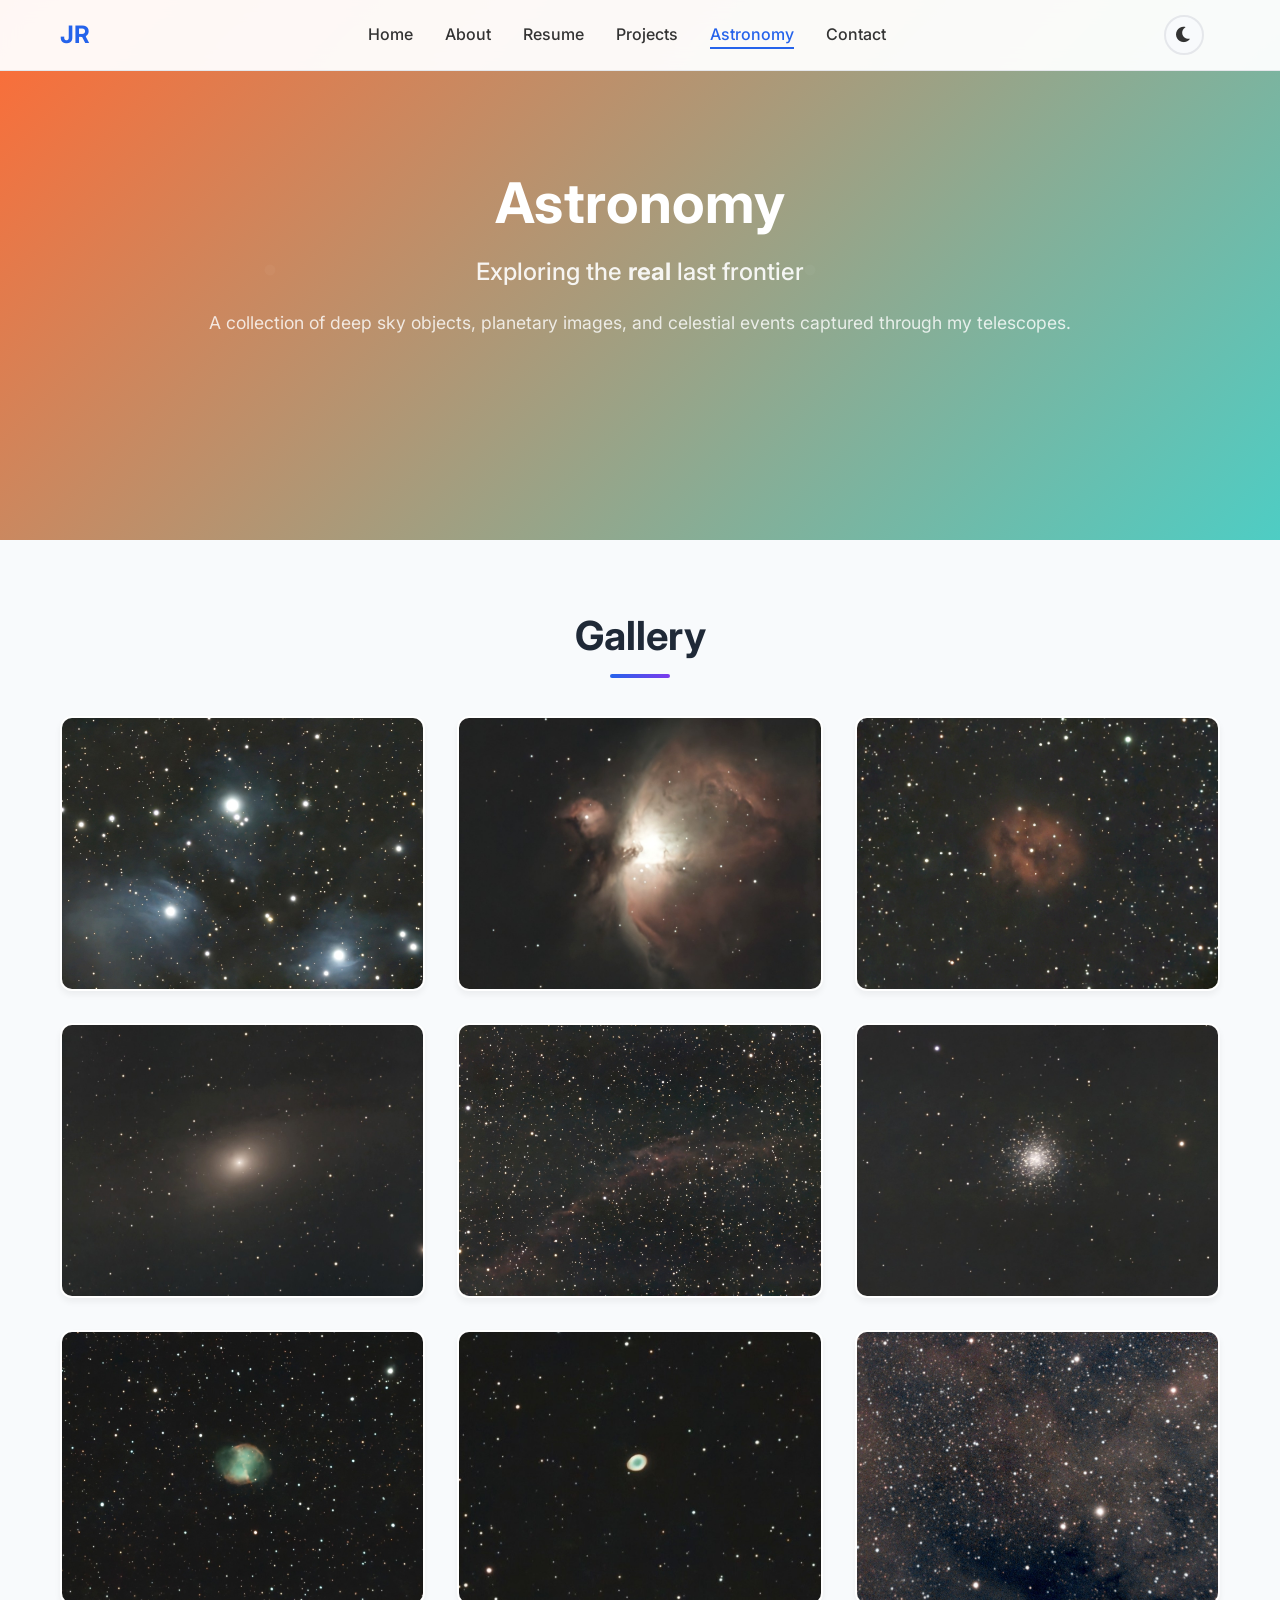
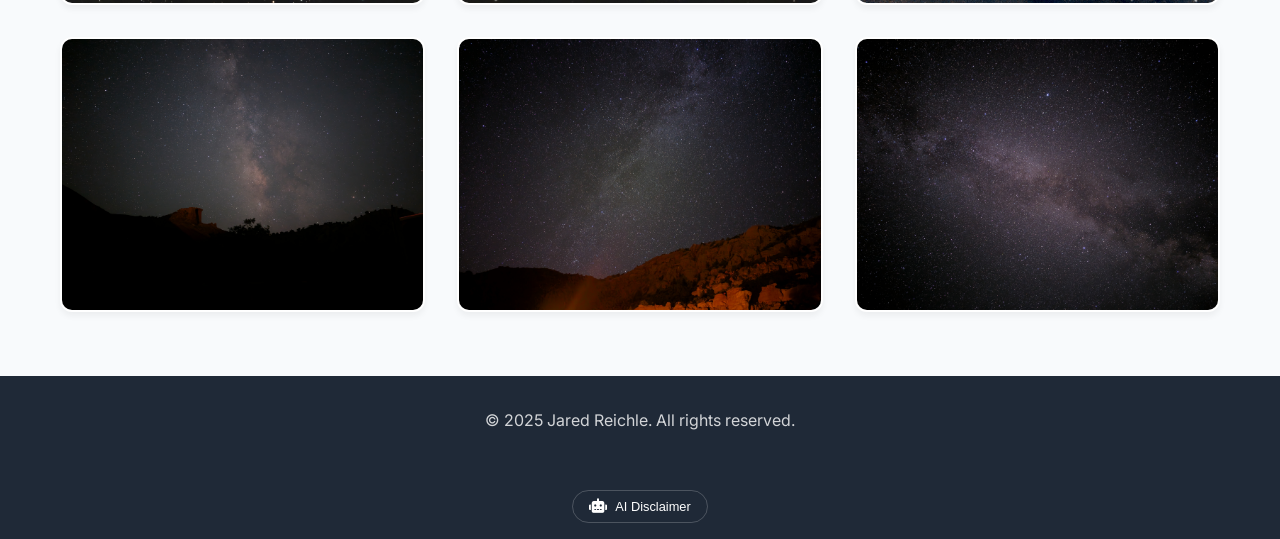
==== commit cbd2ed69: "Restructured changes" ====
--- a/astro.html
+++ b/astro.html
@@ -64,8 +64,7 @@
                 <h1 class="hero-title">Astronomy</h1>
                 <p class="hero-subtitle">Exploring the <strong>real</strong> last frontier</p>
                 <p class="hero-description">
-                    A collection of deep sky objects, planetary images, and celestial events captured through my telescopes. 
-                    Each image represents hours of planning, capturing, and processing to reveal the beauty hidden in the night sky.
+                    A collection of deep sky objects, planetary images, and celestial events captured through my telescopes.
                 </p>
             </div>
         </div>
--- a/styles.css
+++ b/styles.css
@@ -1141,6 +1141,22 @@
     color: var(--primary-color);
 }
 
+.cert-text {
+    display: flex;
+    flex-direction: column;
+}
+
+.cert-title {
+    font-weight: 600;
+    color: var(--text-dark);
+}
+
+.cert-date {
+    font-size: 0.85rem;
+    color: var(--text-light);
+    margin-top: 0.15rem;
+}
+
 .resume-actions {
     text-align: center;
     margin-top: var(--spacing-xl);
@@ -1520,6 +1536,38 @@
     color: var(--text-light);
     margin-bottom: var(--spacing-sm);
     line-height: 1.6;
+}
+
+.project-highlights {
+    list-style: none;
+    padding: 0;
+    margin: 0;
+    color: var(--text-light);
+}
+
+.project-highlights li {
+    position: relative;
+    padding-left: 1.5rem;
+    margin-bottom: 0.75rem;
+    line-height: 1.6;
+    color: var(--text-light);
+}
+
+.project-highlights li:before {
+    content: '▸';
+    position: absolute;
+    left: 0;
+    color: var(--primary-color);
+    font-weight: 600;
+    font-size: 1.1rem;
+}
+
+.project-highlights li:last-child {
+    margin-bottom: 0;
+}
+
+[data-theme="dark"] .project-highlights li:before {
+    color: var(--accent-color);
 }
 
 /* Project updates */
@@ -1740,6 +1788,167 @@
 .modal-link:hover {
     background: var(--primary-color);
     color: white;
+}
+
+/* Modal Hero/Image Section */
+.modal-hero {
+    width: 100%;
+    height: 300px;
+    overflow: hidden;
+    background: linear-gradient(135deg, var(--secondary-color) 0%, var(--accent-color) 100%);
+    position: relative;
+}
+
+.modal-project-image {
+    width: 100%;
+    height: 100%;
+    object-fit: cover;
+    display: block;
+}
+
+/* Modal Metrics */
+.modal-tech-section {
+    margin-top: var(--spacing-lg);
+}
+
+.modal-tech-section h3 {
+    margin-bottom: var(--spacing-sm);
+}
+
+.modal-metrics-section {
+    margin-bottom: var(--spacing-lg);
+}
+
+.modal-metrics-section h4 {
+    margin-bottom: var(--spacing-md);
+}
+
+.modal-metrics {
+    display: flex;
+    flex-wrap: wrap;
+    gap: var(--spacing-md);
+    margin-bottom: 0;
+}
+
+.metric-card {
+    display: flex;
+    align-items: center;
+    gap: 0.5rem;
+    padding: 0.75rem 1rem;
+    background: var(--background-alt);
+    border-radius: 8px;
+    border: 1px solid var(--border-color);
+    font-weight: 600;
+    color: var(--text-dark);
+    transition: all 0.3s ease;
+}
+
+.metric-card:hover {
+    transform: translateY(-2px);
+    box-shadow: 0 4px 12px rgba(0, 0, 0, 0.1);
+    border-color: var(--primary-color);
+}
+
+.metric-card i {
+    color: var(--primary-color);
+    font-size: 1.1rem;
+}
+
+.metric-label {
+    font-size: 0.95rem;
+}
+
+/* Modal Sections */
+.modal-section {
+    margin-top: var(--spacing-xl);
+    padding-top: var(--spacing-lg);
+    border-top: 1px solid var(--border-color);
+}
+
+.modal-section:first-of-type {
+    margin-top: var(--spacing-lg);
+    padding-top: 0;
+    border-top: none;
+}
+
+.modal-section h3 {
+    margin-top: 0;
+    margin-bottom: var(--spacing-md);
+}
+
+.modal-section h4 {
+    font-size: 1.1rem;
+    font-weight: 600;
+    color: var(--text-dark);
+    margin-top: var(--spacing-md);
+    margin-bottom: var(--spacing-sm);
+}
+
+.accordion-content p {
+    color: var(--text-light);
+    line-height: 1.7;
+    margin-bottom: var(--spacing-md);
+}
+
+.accordion-content p:last-child {
+    margin-bottom: 0;
+}
+
+.accordion-content ul {
+    list-style: none;
+    padding: 0;
+    margin: 0;
+}
+
+.accordion-content li {
+    position: relative;
+    padding-left: 1.5rem;
+    margin-bottom: 0.75rem;
+    color: var(--text-light);
+    line-height: 1.6;
+}
+
+.accordion-content li:before {
+    content: '▸';
+    position: absolute;
+    left: 0;
+    color: var(--primary-color);
+    font-weight: 600;
+}
+
+.accordion-content li:last-child {
+    margin-bottom: 0;
+}
+
+/* Modal Highlights in Accordion */
+.modal-highlights {
+    margin: var(--spacing-md) 0;
+}
+
+.modal-highlights h3 {
+    margin-top: 0;
+}
+
+.modal-highlights ul {
+    list-style: none;
+    padding: 0;
+    margin: 0;
+}
+
+.modal-highlights li {
+    position: relative;
+    padding-left: 1.5rem;
+    margin-bottom: 0.75rem;
+    color: var(--text-light);
+    line-height: 1.6;
+}
+
+.modal-highlights li:before {
+    content: '▸';
+    position: absolute;
+    left: 0;
+    color: var(--primary-color);
+    font-weight: 600;
 }
 
 /* ============================================================================
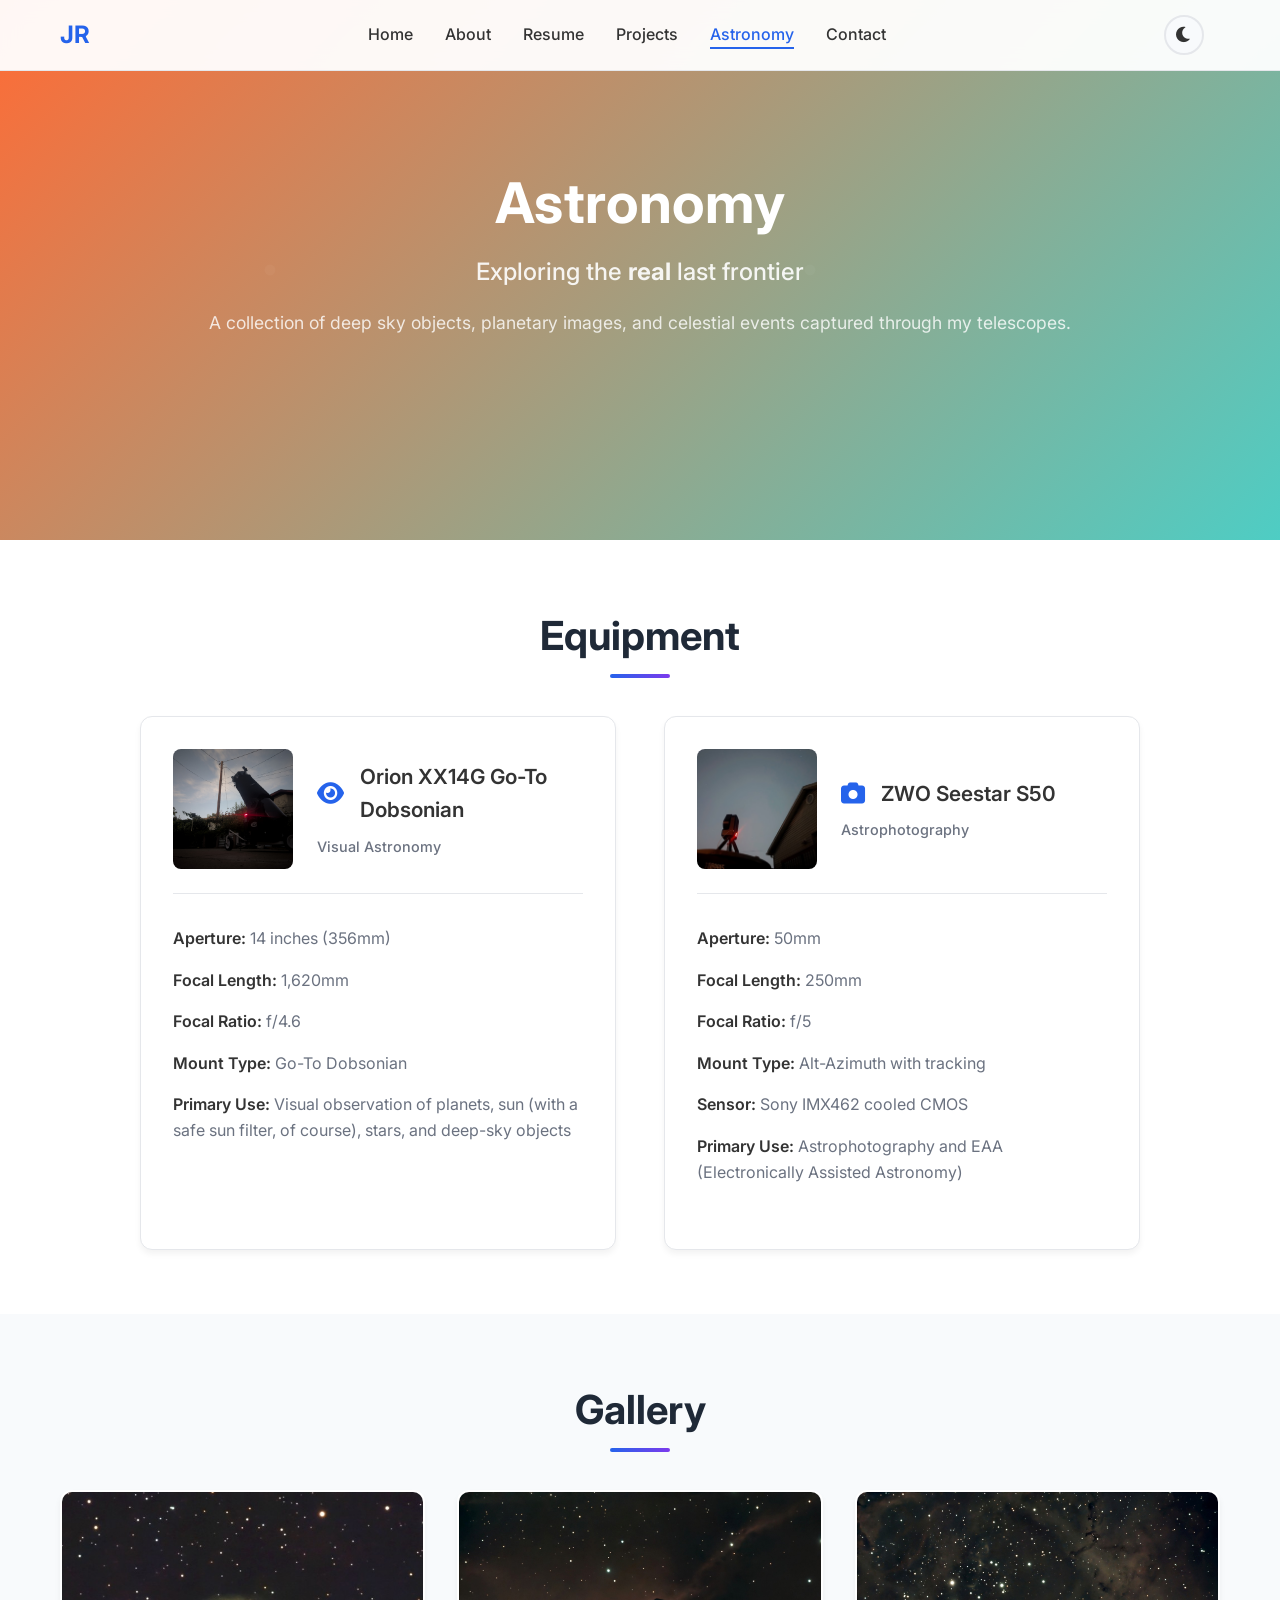
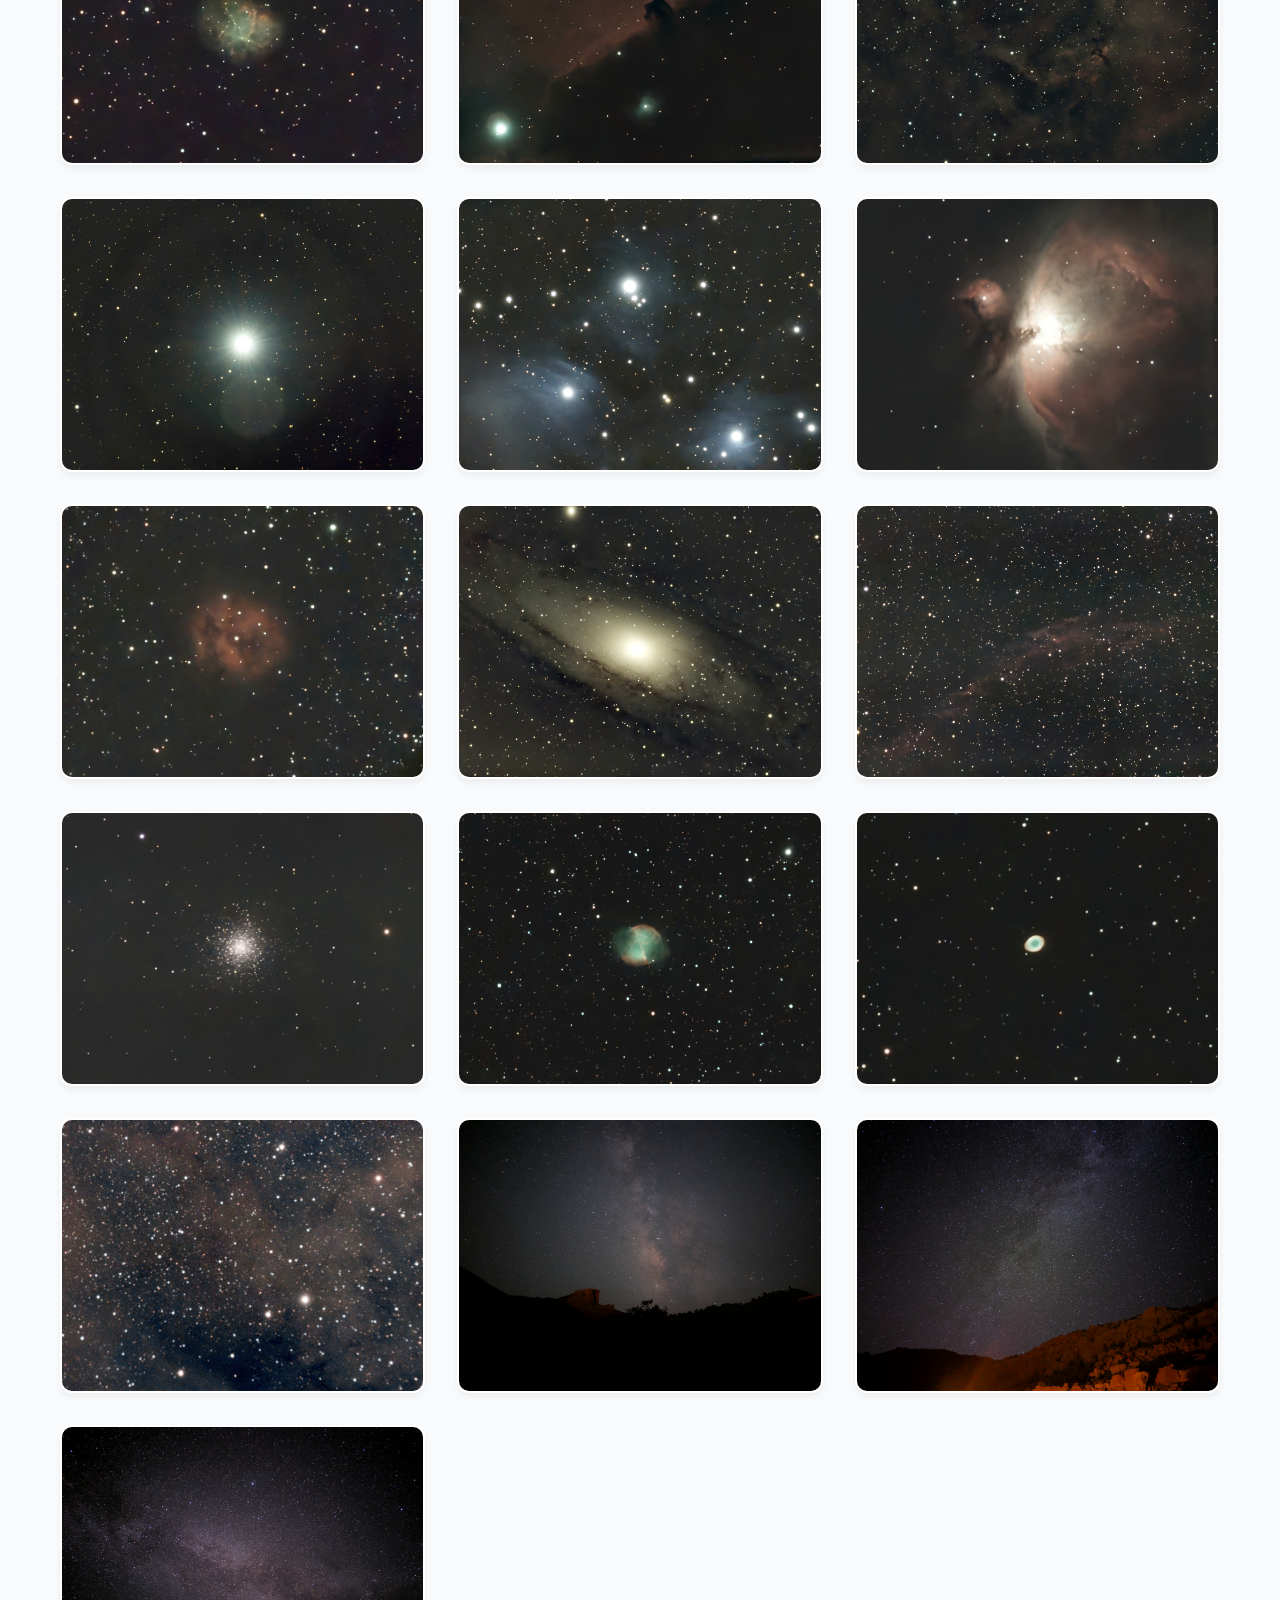
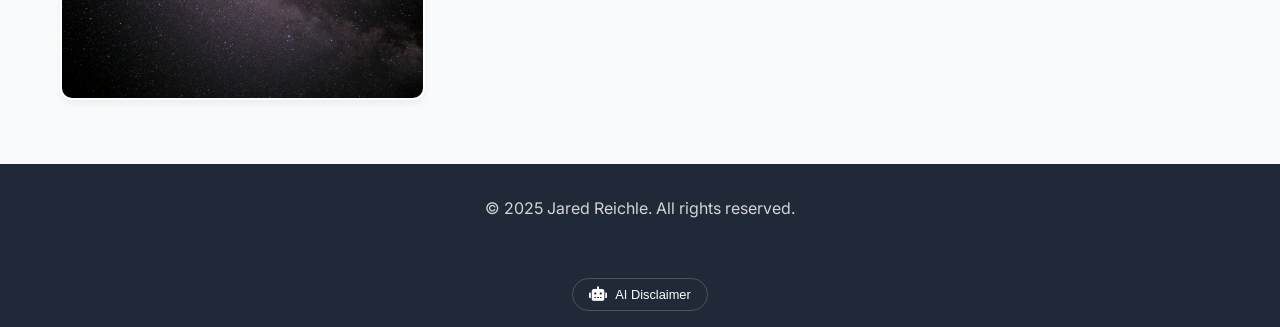
==== commit bb61bf34: "Restructured astro section" ====
--- a/astro.html
+++ b/astro.html
@@ -70,6 +70,63 @@
         </div>
     </section>
 
+    <!-- Telescope Equipment Section -->
+    <section class="telescope-equipment">
+        <div class="container">
+            <h2 class="section-title">Equipment</h2>
+            <div class="telescope-cards">
+                <div class="telescope-item">
+                    <div class="telescope-header">
+                        <div class="telescope-image">
+                            <img src="images/astro/indexintro/DobsonianSetup.jpg" alt="Orion XX14G Go-To Dobsonian Telescope" class="telescope-img">
+                        </div>
+                        <div class="telescope-info">
+                            <div class="telescope-title-section">
+                                <i class="fas fa-eye" aria-hidden="true"></i>
+                                <h3>Orion XX14G Go-To Dobsonian</h3>
+                            </div>
+                            <p class="telescope-type">Visual Astronomy</p>
+                        </div>
+                    </div>
+                    <div class="telescope-specs">
+                        <ul>
+                            <li><strong>Aperture:</strong> 14 inches (356mm)</li>
+                            <li><strong>Focal Length:</strong> 1,620mm</li>
+                            <li><strong>Focal Ratio:</strong> f/4.6</li>
+                            <li><strong>Mount Type:</strong> Go-To Dobsonian</li>
+                            <li><strong>Primary Use:</strong> Visual observation of planets, sun (with a safe sun filter, of course), stars, and deep-sky objects</li>
+                        </ul>
+                    </div>
+                </div>
+                
+                <div class="telescope-item">
+                    <div class="telescope-header">
+                        <div class="telescope-image">
+                            <img src="images/astro/indexintro/SeestarSetup.jpg" alt="ZWO Seestar S50 Smart Telescope" class="telescope-img">
+                        </div>
+                        <div class="telescope-info">
+                            <div class="telescope-title-section">
+                                <i class="fas fa-camera" aria-hidden="true"></i>
+                                <h3>ZWO Seestar S50</h3>
+                            </div>
+                            <p class="telescope-type">Astrophotography</p>
+                        </div>
+                    </div>
+                    <div class="telescope-specs">
+                        <ul>
+                            <li><strong>Aperture:</strong> 50mm</li>
+                            <li><strong>Focal Length:</strong> 250mm</li>
+                            <li><strong>Focal Ratio:</strong> f/5</li>
+                            <li><strong>Mount Type:</strong> Alt-Azimuth with tracking</li>
+                            <li><strong>Sensor:</strong> Sony IMX462 cooled CMOS</li>
+                            <li><strong>Primary Use:</strong> Astrophotography and EAA (Electronically Assisted Astronomy)</li>
+                        </ul>
+                    </div>
+                </div>
+            </div>
+        </div>
+    </section>
+
     <!-- Gallery Section -->
     <section class="astro-gallery">
         <div class="container">
--- a/styles.css
+++ b/styles.css
@@ -2297,6 +2297,146 @@
     text-align: center;
 }
 
+/* Telescope Equipment Section */
+.telescope-equipment {
+    padding: var(--spacing-xxl) 0;
+    background: var(--background);
+}
+
+.telescope-cards {
+    display: grid;
+    grid-template-columns: repeat(auto-fit, minmax(300px, 1fr));
+    gap: var(--spacing-xl);
+    max-width: 1000px;
+    margin: 0 auto;
+}
+
+.telescope-item {
+    background: var(--card-background);
+    border-radius: 12px;
+    box-shadow: var(--shadow-default);
+    border: 1px solid var(--border-color);
+    padding: var(--spacing-lg);
+    transition: var(--transition-default);
+}
+
+.telescope-item:hover {
+    box-shadow: var(--shadow-hover);
+    transform: translateY(-2px);
+}
+
+.telescope-header {
+    display: flex;
+    align-items: center;
+    gap: var(--spacing-md);
+    margin-bottom: var(--spacing-md);
+}
+
+.telescope-image {
+    flex-shrink: 0;
+    width: 120px;
+    height: 120px;
+    overflow: hidden;
+    border-radius: 8px;
+}
+
+.telescope-img {
+    width: 100%;
+    height: 100%;
+    object-fit: cover;
+}
+
+.telescope-info {
+    flex: 1;
+    display: flex;
+    flex-direction: column;
+    gap: var(--spacing-xs);
+}
+
+.telescope-title-section {
+    display: flex;
+    align-items: center;
+    gap: var(--spacing-sm);
+}
+
+.telescope-title-section i {
+    font-size: 1.5rem;
+    color: var(--primary-color);
+}
+
+.telescope-title-section h3 {
+    margin: 0;
+    font-size: 1.3rem;
+    color: var(--text-color);
+    font-weight: 600;
+}
+
+.telescope-type {
+    color: var(--text-light);
+    font-size: 0.9rem;
+    margin: 0;
+    font-weight: 500;
+}
+
+.telescope-specs {
+    margin-bottom: var(--spacing-md);
+    padding-top: var(--spacing-md);
+    border-top: 1px solid var(--border-color);
+}
+
+.telescope-specs ul {
+    list-style: none;
+    padding: 0;
+    margin: 0;
+}
+
+.telescope-specs li {
+    padding: var(--spacing-xs) 0;
+    color: var(--text-light);
+    line-height: 1.6;
+}
+
+.telescope-specs li strong {
+    color: var(--text-color);
+    font-weight: 600;
+}
+
+
+/* Photo Teaser Styles for Index Page */
+.astro-teaser {
+    text-decoration: none;
+    position: relative;
+    overflow: hidden;
+}
+
+.astro-teaser .astro-overlay {
+    position: absolute;
+    bottom: 0;
+    left: 0;
+    right: 0;
+    background: linear-gradient(to top, rgba(0, 0, 0, 0.8), transparent);
+    padding: var(--spacing-md) var(--spacing-sm) var(--spacing-sm);
+    opacity: 0;
+    transition: var(--transition-default);
+}
+
+.astro-teaser:hover .astro-overlay {
+    opacity: 1;
+}
+
+.astro-teaser:hover {
+    transform: translateY(-5px);
+    border-color: rgba(255, 107, 53, 0.4);
+}
+
+.astro-teaser-title {
+    color: white;
+    font-weight: 600;
+    font-size: 0.95rem;
+    margin: 0;
+    text-align: center;
+}
+
 .astro-gallery {
     padding: var(--spacing-xxl) 0;
     background: var(--background-light);
@@ -2620,6 +2760,21 @@
         aspect-ratio: 3/2;
     }
     
+    .telescope-cards {
+        grid-template-columns: 1fr;
+    }
+    
+    .telescope-header {
+        flex-direction: column;
+        align-items: center;
+        text-align: center;
+    }
+    
+    .telescope-image {
+        width: 150px;
+        height: 150px;
+    }
+    
     .ai-disclaimer {
         padding: 0.75rem 0;
     }
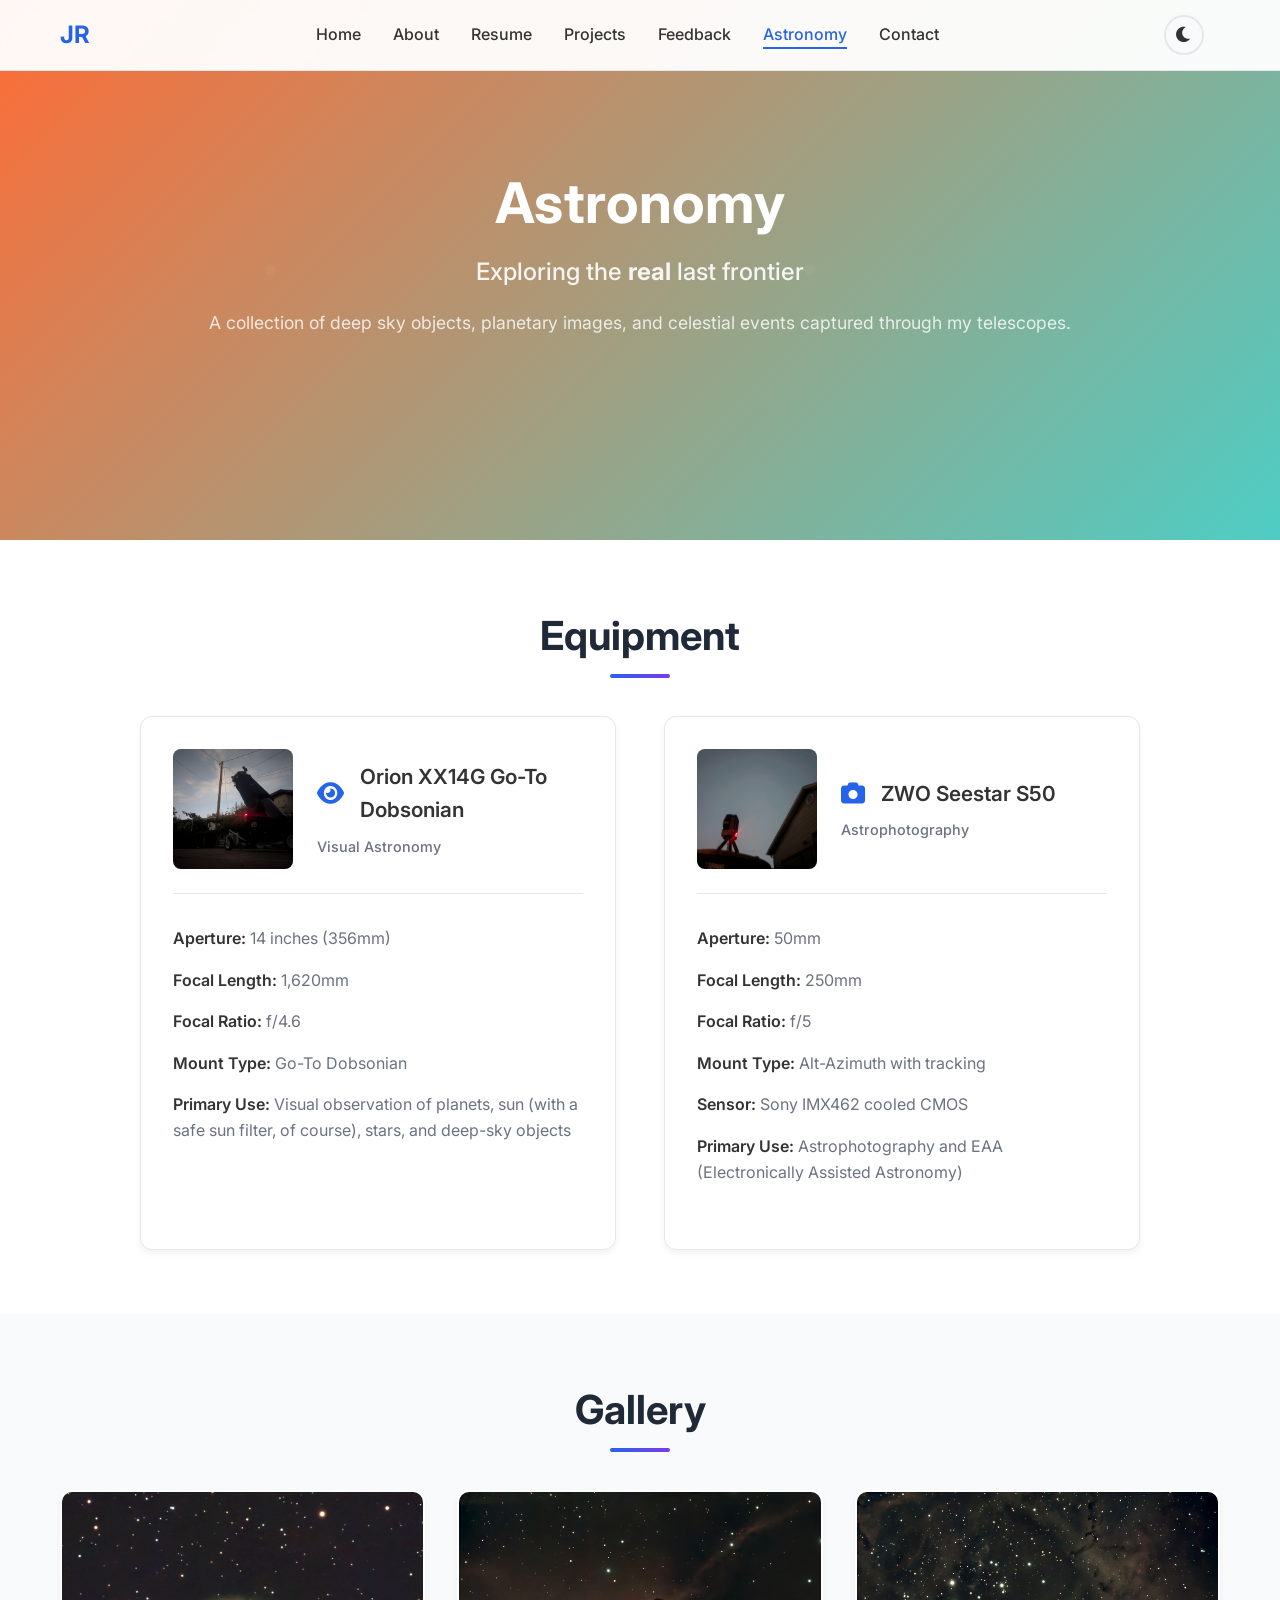
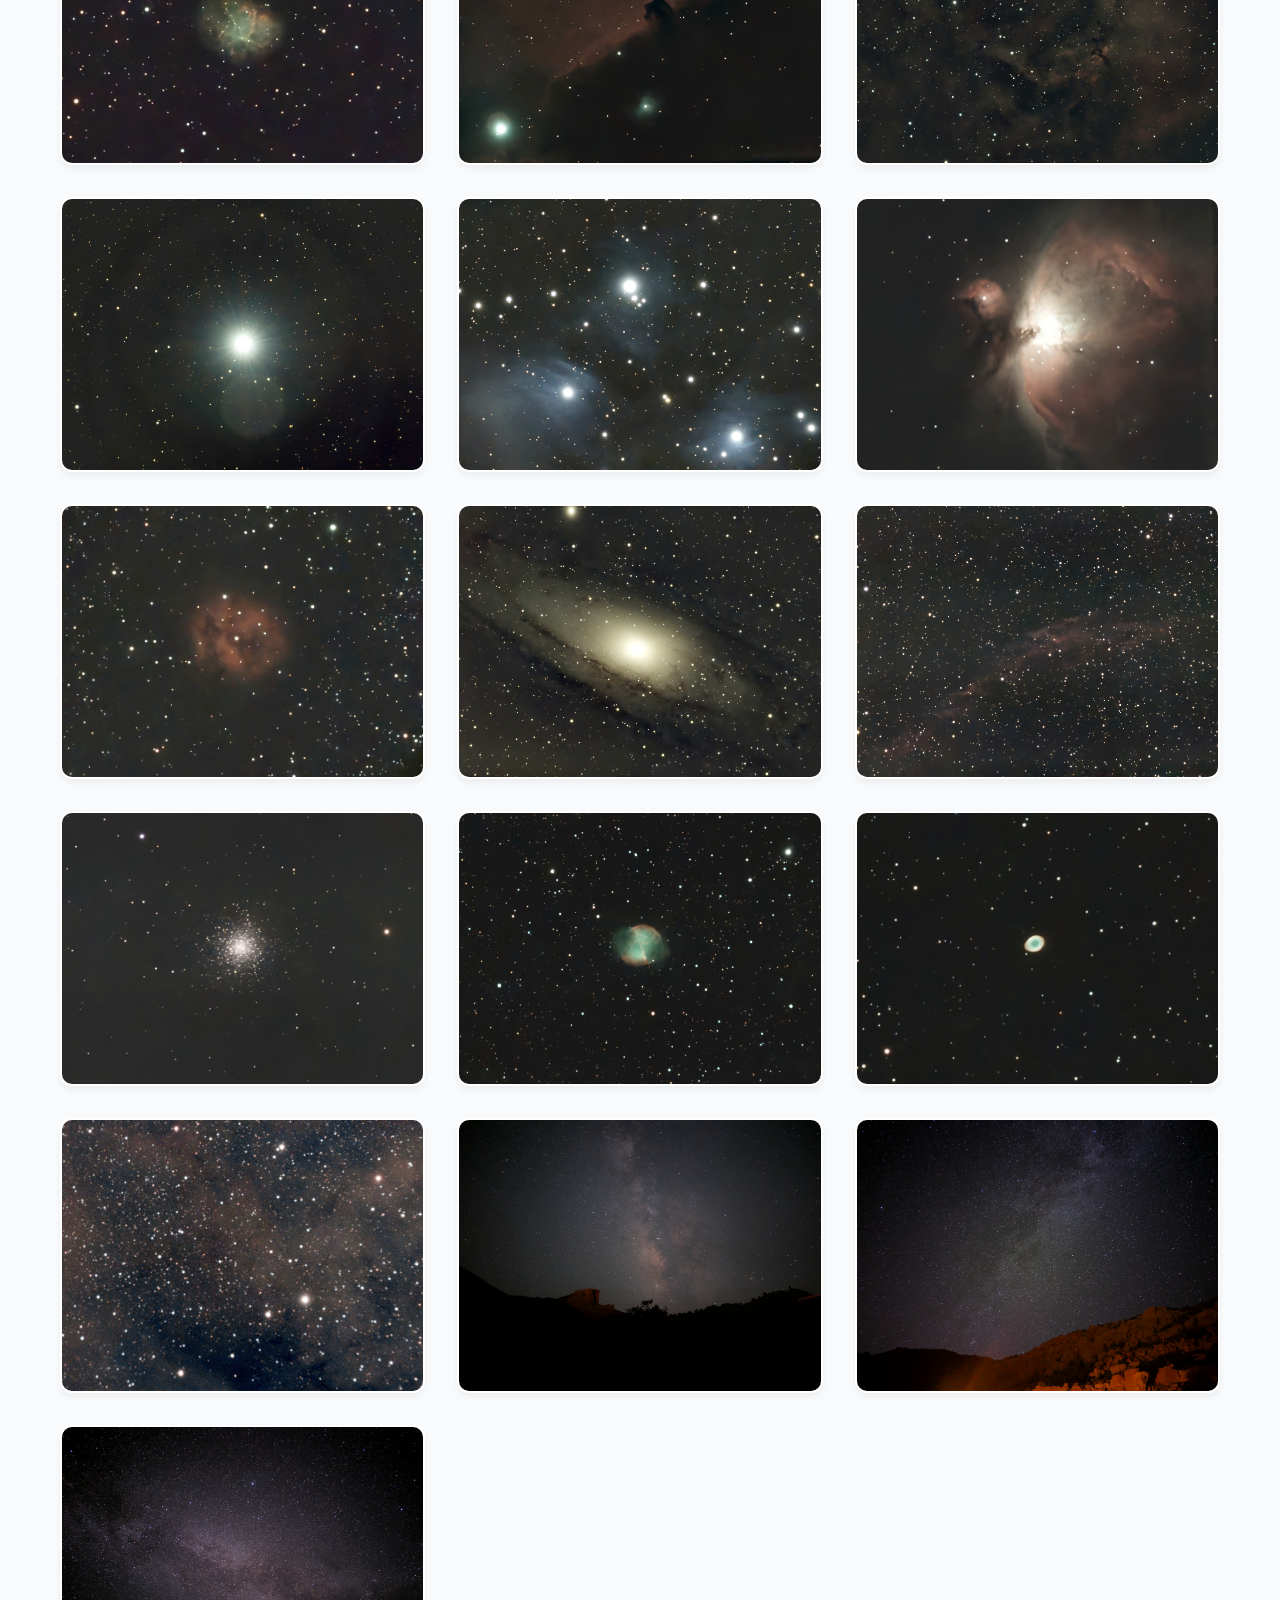
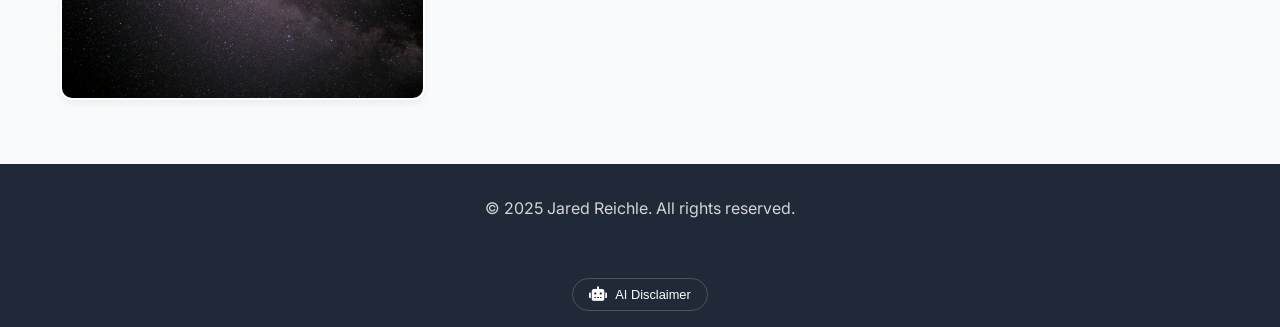
==== commit a0cfd9b8: "Update 01092026" ====
--- a/astro.html
+++ b/astro.html
@@ -36,6 +36,9 @@
                 </li>
                 <li class="nav-item" role="none">
                     <a href="index.html#projects" class="nav-link" role="menuitem">Projects</a>
+                </li>
+                <li class="nav-item" role="none">
+                    <a href="index.html#feedback" class="nav-link" role="menuitem">Feedback</a>
                 </li>
                 <li class="nav-item" role="none">
                     <a href="astro.html" class="nav-link active" role="menuitem" aria-current="page">Astronomy</a>
--- a/styles.css
+++ b/styles.css
@@ -503,7 +503,7 @@
    ============================================================================ */
 
 .about {
-    background: var(--background);
+    background: var(--background-light);
 }
 
 .about-content {
@@ -993,7 +993,7 @@
    ============================================================================ */
 
 .resume {
-    background: var(--background-light);
+    background: var(--background);
 }
 
 .resume-content {
@@ -1226,11 +1226,68 @@
 }
 
 /* ============================================================================
+   FEEDBACK AND REVIEWS SECTION
+   ============================================================================ */
+
+.feedback {
+    background: var(--background-light);
+}
+
+.feedback-content {
+    max-width: 800px;
+    margin: 0 auto;
+}
+
+.feedback-content p {
+    color: var(--text-light);
+    margin-bottom: var(--spacing-lg);
+    line-height: 1.7;
+    font-size: var(--font-size-base);
+}
+
+.feedback-themes {
+    list-style: none;
+    padding: 0;
+    margin: 0;
+    display: flex;
+    flex-direction: column;
+    gap: var(--spacing-md);
+}
+
+.feedback-themes li {
+    padding: var(--spacing-md) var(--spacing-lg);
+    background: var(--card-background);
+    border-radius: 12px;
+    border: 2px solid var(--border-color);
+    color: var(--text-dark);
+    font-size: var(--font-size-base);
+    line-height: 1.6;
+    transition: var(--transition-default);
+    position: relative;
+    padding-left: calc(var(--spacing-lg) + 1.5rem);
+}
+
+.feedback-themes li::before {
+    content: "✓";
+    position: absolute;
+    left: var(--spacing-lg);
+    color: var(--primary-color);
+    font-weight: 600;
+    font-size: 1.2rem;
+}
+
+.feedback-themes li:hover {
+    border-color: var(--primary-color);
+    transform: translateX(5px);
+    box-shadow: var(--shadow-default);
+}
+
+/* ============================================================================
    ASTRONOMY SECTION
    ============================================================================ */
 
 .astronomy {
-    background: var(--background-light);
+    background: var(--background);
 }
 
 .astronomy-content {
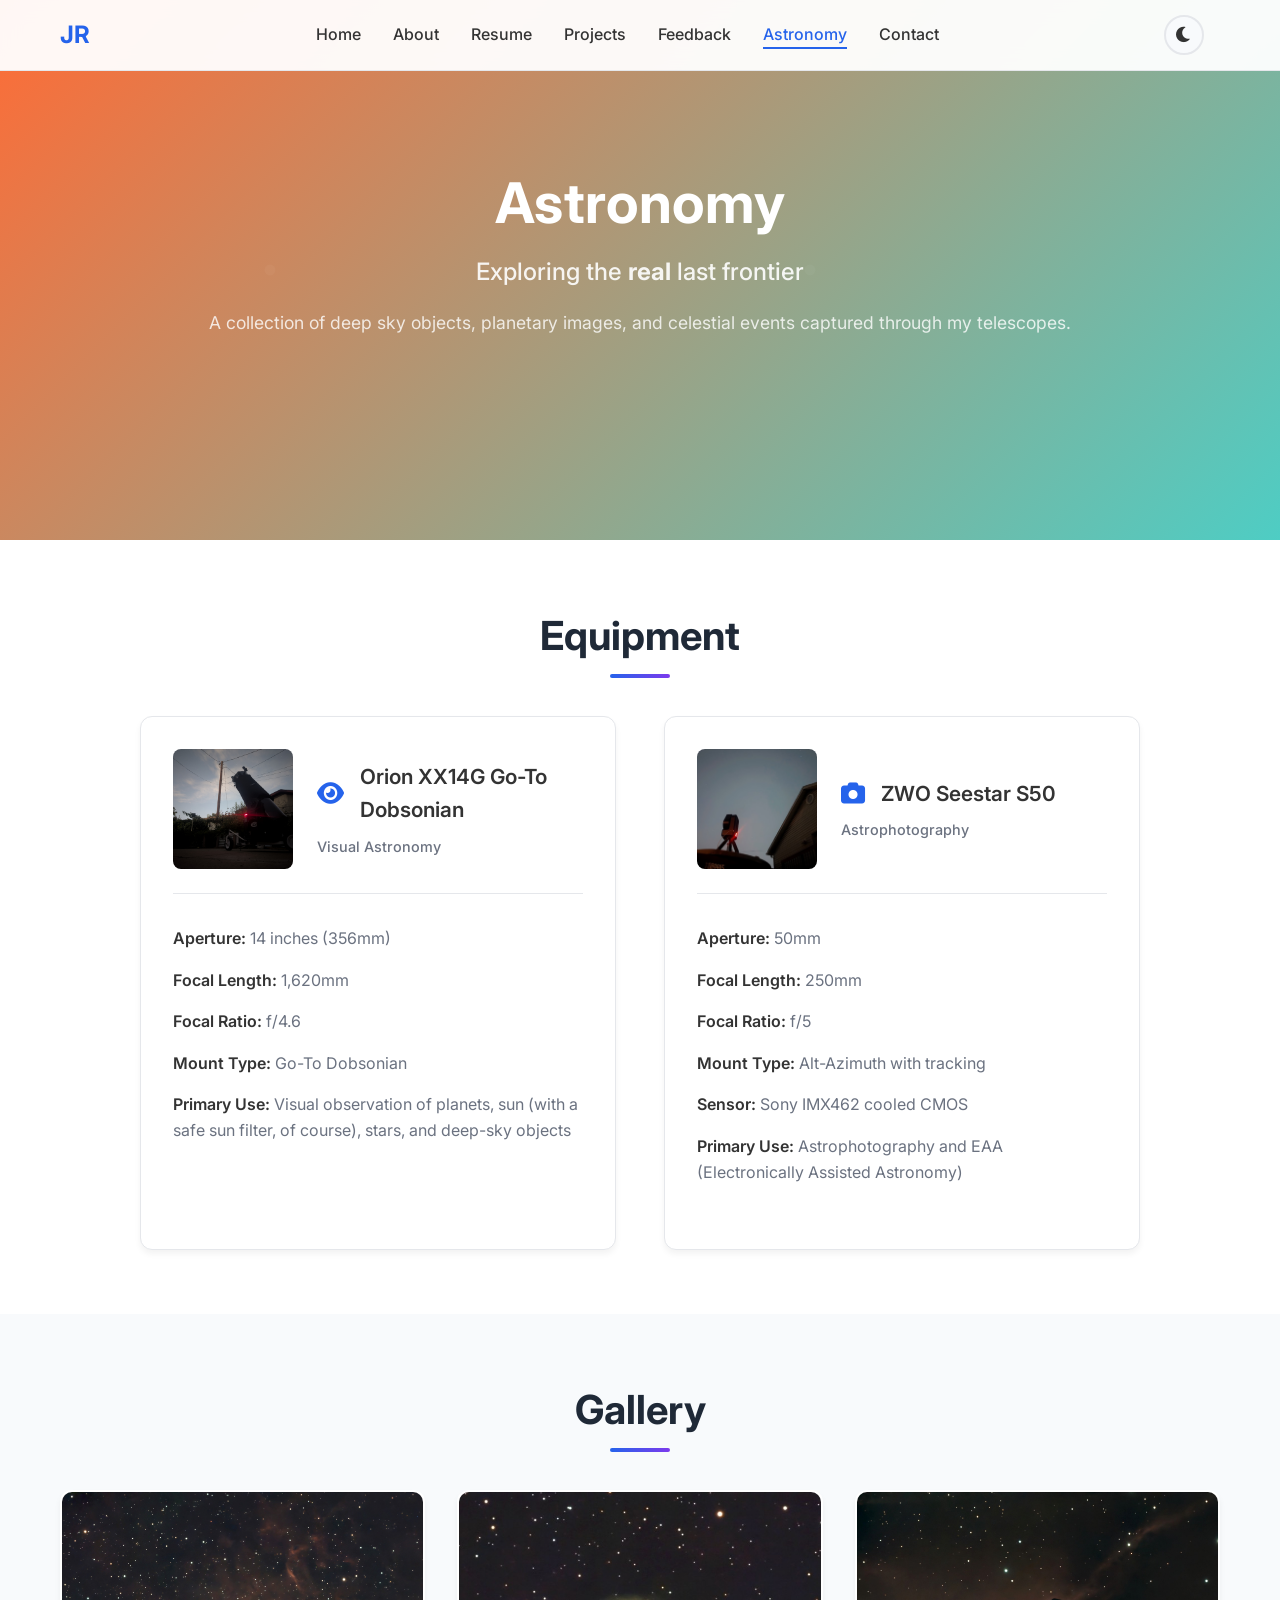
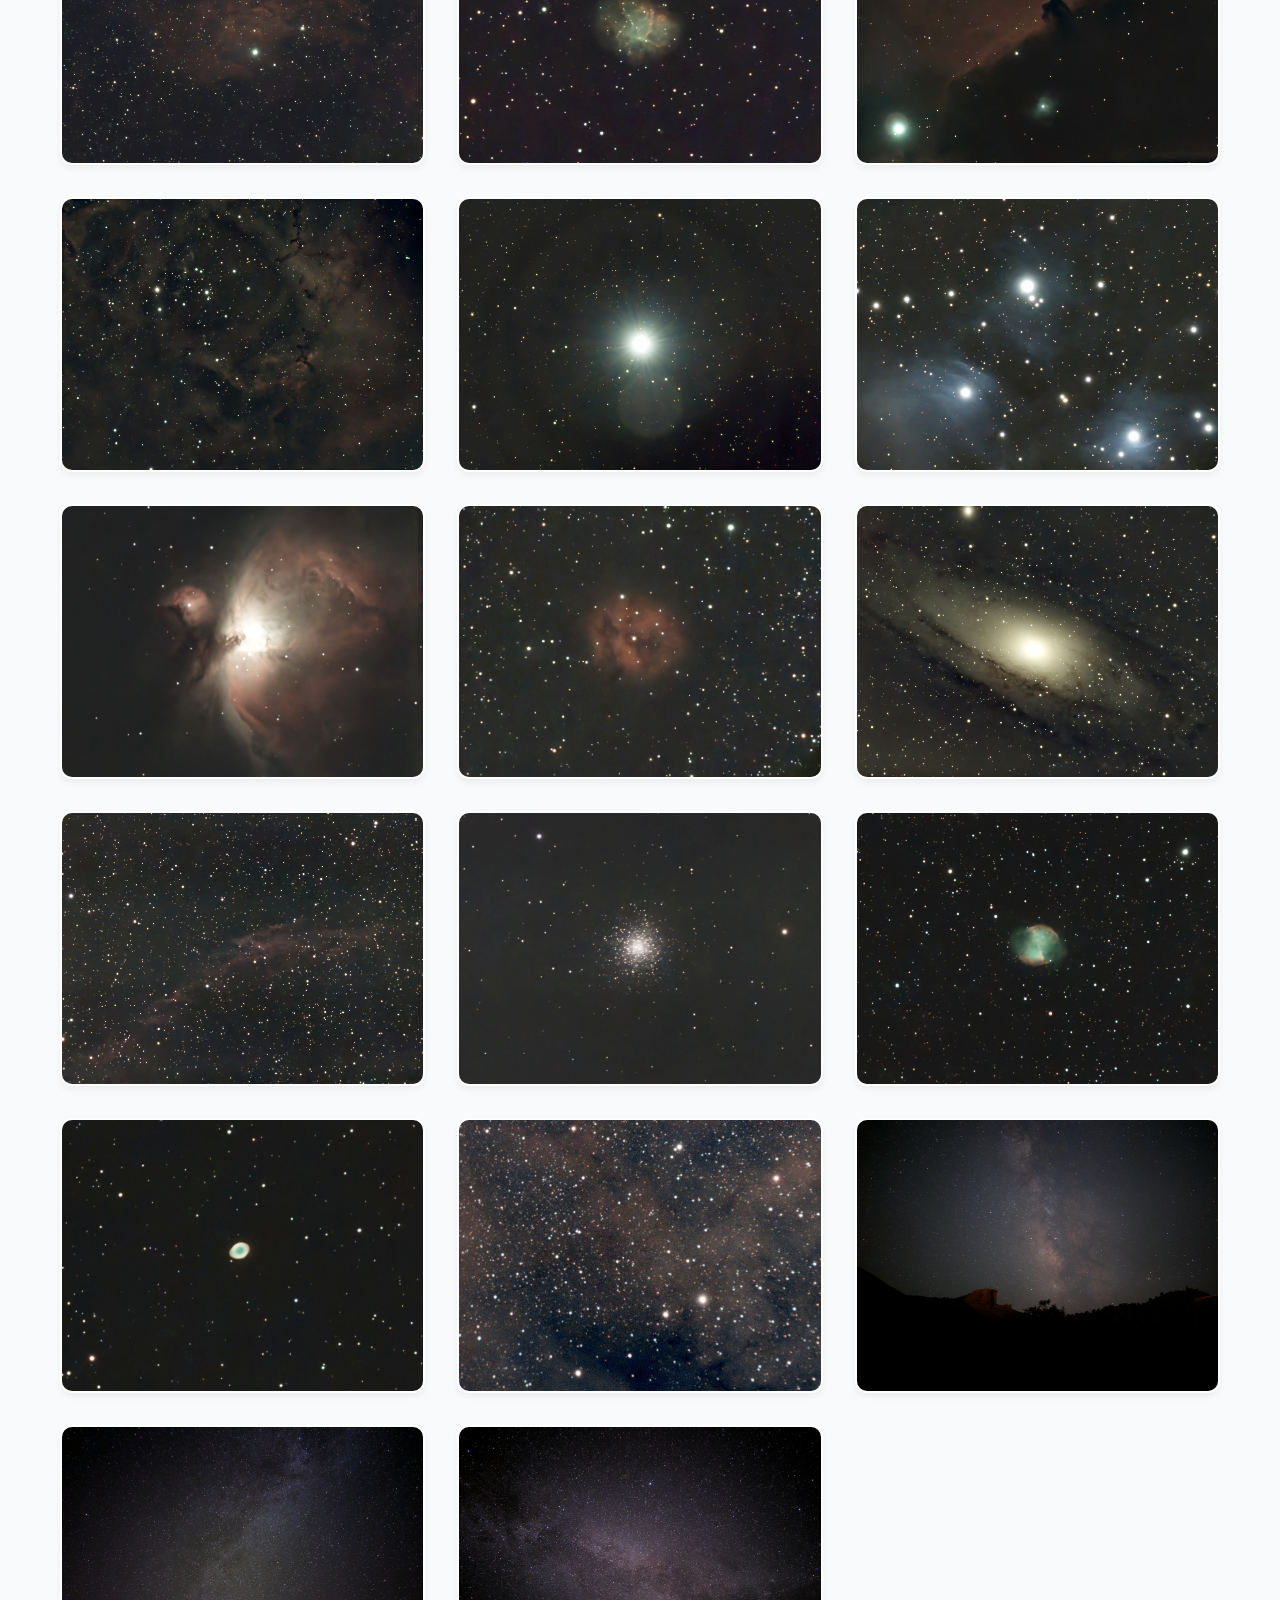
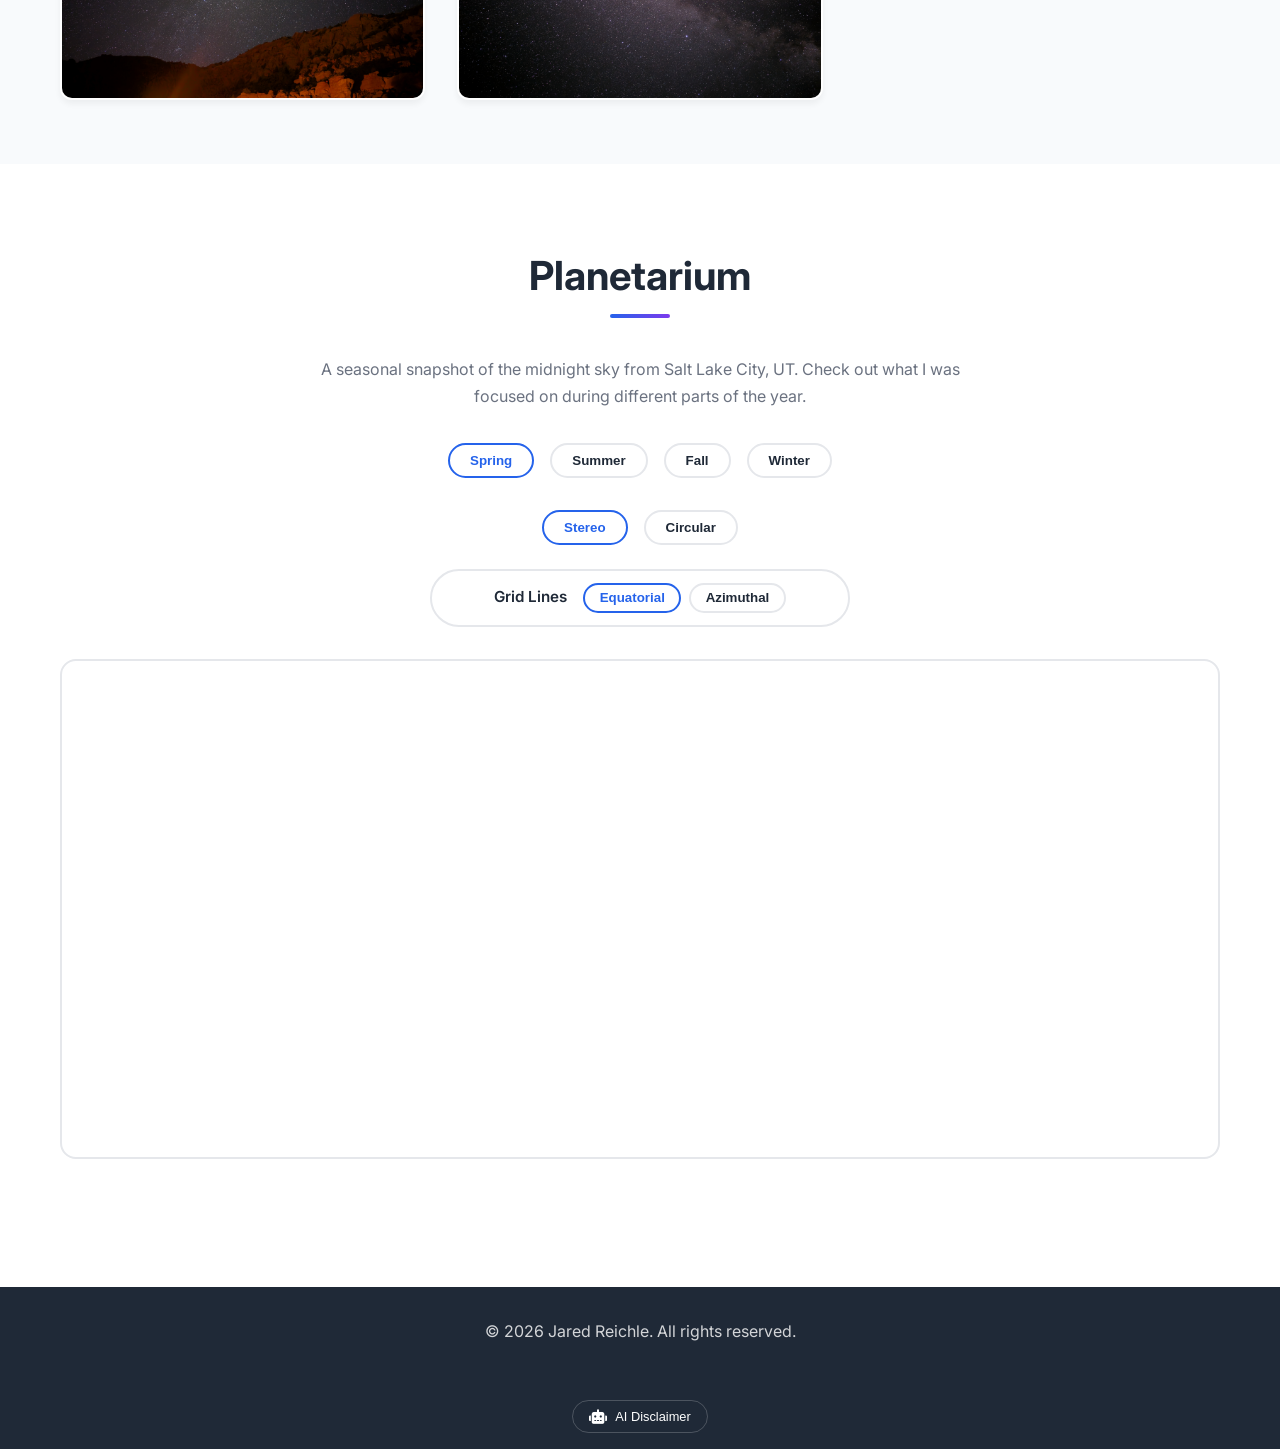
==== commit 78de78d8: "Added planetarium" ====
--- a/astro.html
+++ b/astro.html
@@ -158,11 +158,39 @@
         </div>
     </div>
 
+    <!-- Logging Planetarium Section -->
+    <section class="logging-planetarium" id="logging-planetarium">
+        <div class="container">
+            <h2 class="section-title">Planetarium</h2>
+            <p class="planetarium-intro">
+                A seasonal snapshot of the midnight sky from Salt Lake City, UT. Check out what I was focused on during different parts of the year.
+            </p>
+            <div class="planetarium-controls" role="group" aria-label="Select season">
+                <button class="season-button active" type="button" data-season="spring">Spring</button>
+                <button class="season-button" type="button" data-season="summer">Summer</button>
+                <button class="season-button" type="button" data-season="fall">Fall</button>
+                <button class="season-button" type="button" data-season="winter">Winter</button>
+            </div>
+            <div class="planetarium-controls planetarium-controls--compact" role="group" aria-label="Select projection">
+                <button class="projection-button active" type="button" data-projection="stereo">Stereo</button>
+                <button class="projection-button" type="button" data-projection="polar">Circular</button>
+            </div>
+            <div class="planetarium-toggle-panel" role="group" aria-label="Toggle grid lines">
+                <span class="toggle-panel-label">Grid Lines</span>
+                <div class="toggle-buttons">
+                    <button class="grid-toggle-button active" type="button" data-grid="equatorial">Equatorial</button>
+                    <button class="grid-toggle-button" type="button" data-grid="zenith">Azimuthal</button>
+                </div>
+            </div>
+            <div id="starmap" class="planetarium-map" aria-label="Logging planetarium"></div>
+        </div>
+    </section>
+
     <!-- Footer -->
     <footer class="footer" role="contentinfo">
         <div class="container">
             <div class="footer-content">
-                <p>&copy; 2025 Jared Reichle. All rights reserved.</p>
+                <p>&copy; 2026 Jared Reichle. All rights reserved.</p>
             </div>
         </div>
     </footer>
@@ -179,6 +207,8 @@
     </div>
 
     <!-- Scripts -->
+    <script src="https://virtualsky.lco.global/jquery-1.10.0.min.js"></script>
+    <script src="https://virtualsky.lco.global/virtualsky.min.js"></script>
     <script src="script.js"></script>
     <script src="astro.js"></script>
 </body>
--- a/styles.css
+++ b/styles.css
@@ -1249,37 +1249,27 @@
     list-style: none;
     padding: 0;
     margin: 0;
-    display: flex;
-    flex-direction: column;
-    gap: var(--spacing-md);
 }
 
 .feedback-themes li {
     padding: var(--spacing-md) var(--spacing-lg);
+    margin-bottom: var(--spacing-md);
     background: var(--card-background);
     border-radius: 12px;
     border: 2px solid var(--border-color);
     color: var(--text-dark);
     font-size: var(--font-size-base);
     line-height: 1.6;
-    transition: var(--transition-default);
-    position: relative;
-    padding-left: calc(var(--spacing-lg) + 1.5rem);
-}
-
-.feedback-themes li::before {
+    padding-left: 2.5rem;
+}
+
+.feedback-themes li:before {
     content: "✓";
-    position: absolute;
-    left: var(--spacing-lg);
     color: var(--primary-color);
     font-weight: 600;
-    font-size: 1.2rem;
-}
-
-.feedback-themes li:hover {
-    border-color: var(--primary-color);
-    transform: translateX(5px);
-    box-shadow: var(--shadow-default);
+    margin-right: 0.75rem;
+    margin-left: -2rem;
+    display: inline-block;
 }
 
 /* ============================================================================
@@ -1294,6 +1284,122 @@
     max-width: 800px;
     margin: 0 auto;
 }
+
+/* ============================================================================
+   LOGGING PLANETARIUM SECTION
+   ============================================================================ */
+
+.logging-planetarium {
+    background: var(--background);
+}
+
+.planetarium-intro {
+    color: var(--text-light);
+    max-width: 700px;
+    margin: 0 auto var(--spacing-lg);
+    text-align: center;
+    line-height: 1.7;
+}
+
+.planetarium-controls {
+    display: flex;
+    flex-wrap: wrap;
+    gap: var(--spacing-sm);
+    justify-content: center;
+    margin-bottom: var(--spacing-lg);
+}
+
+.planetarium-controls--compact {
+    margin-bottom: var(--spacing-md);
+}
+
+
+.season-button {
+    border: 2px solid var(--border-color);
+    background: var(--card-background);
+    color: var(--text-dark);
+    padding: 0.5rem 1.25rem;
+    border-radius: 999px;
+    font-weight: 600;
+    cursor: pointer;
+    transition: var(--transition-default);
+}
+
+.season-button:hover,
+.season-button.active {
+    border-color: var(--primary-color);
+    color: var(--primary-color);
+}
+
+.projection-button {
+    border: 2px solid var(--border-color);
+    background: var(--card-background);
+    color: var(--text-dark);
+    padding: 0.5rem 1.25rem;
+    border-radius: 999px;
+    font-weight: 600;
+    cursor: pointer;
+    transition: var(--transition-default);
+}
+
+.projection-button:hover,
+.projection-button.active {
+    border-color: var(--primary-color);
+    color: var(--primary-color);
+}
+
+.planetarium-toggle-panel {
+    display: flex;
+    align-items: center;
+    justify-content: center;
+    gap: var(--spacing-sm);
+    padding: 0.75rem 1rem;
+    margin: 0 auto var(--spacing-lg);
+    max-width: 420px;
+    background: var(--card-background);
+    border: 2px solid var(--border-color);
+    border-radius: 999px;
+}
+
+.toggle-panel-label {
+    font-weight: 600;
+    color: var(--text-dark);
+    font-size: 0.95rem;
+}
+
+.toggle-buttons {
+    display: flex;
+    gap: 0.5rem;
+}
+
+.grid-toggle-button {
+    border: 2px solid var(--border-color);
+    background: transparent;
+    color: var(--text-dark);
+    padding: 0.35rem 0.9rem;
+    border-radius: 999px;
+    font-weight: 600;
+    cursor: pointer;
+    transition: var(--transition-default);
+}
+
+.grid-toggle-button:hover,
+.grid-toggle-button.active {
+    border-color: var(--primary-color);
+    color: var(--primary-color);
+}
+
+
+.planetarium-map {
+    width: 100%;
+    height: 500px;
+    border-radius: 16px;
+    border: 2px solid var(--border-color);
+    background: var(--card-background);
+    overflow: hidden;
+    margin-bottom: var(--spacing-xl);
+}
+
 
 .projects-grid {
     display: grid;
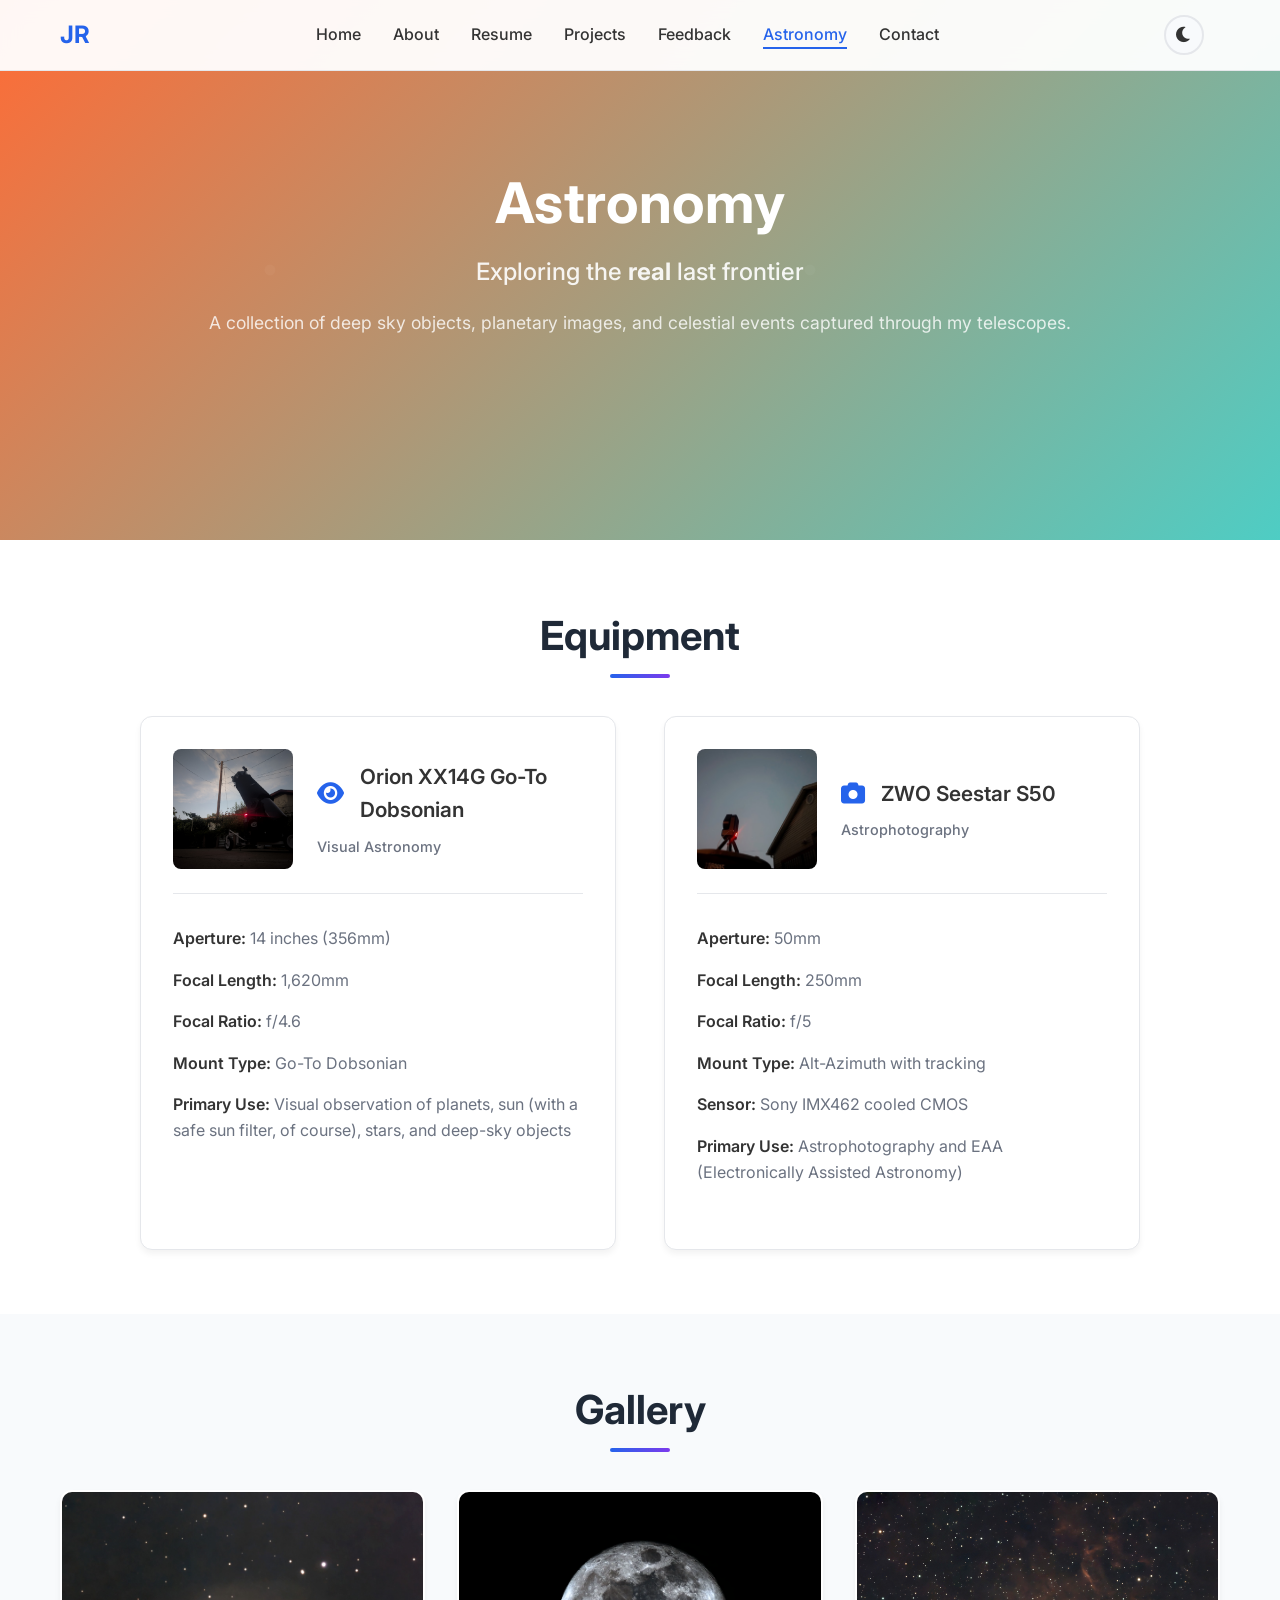
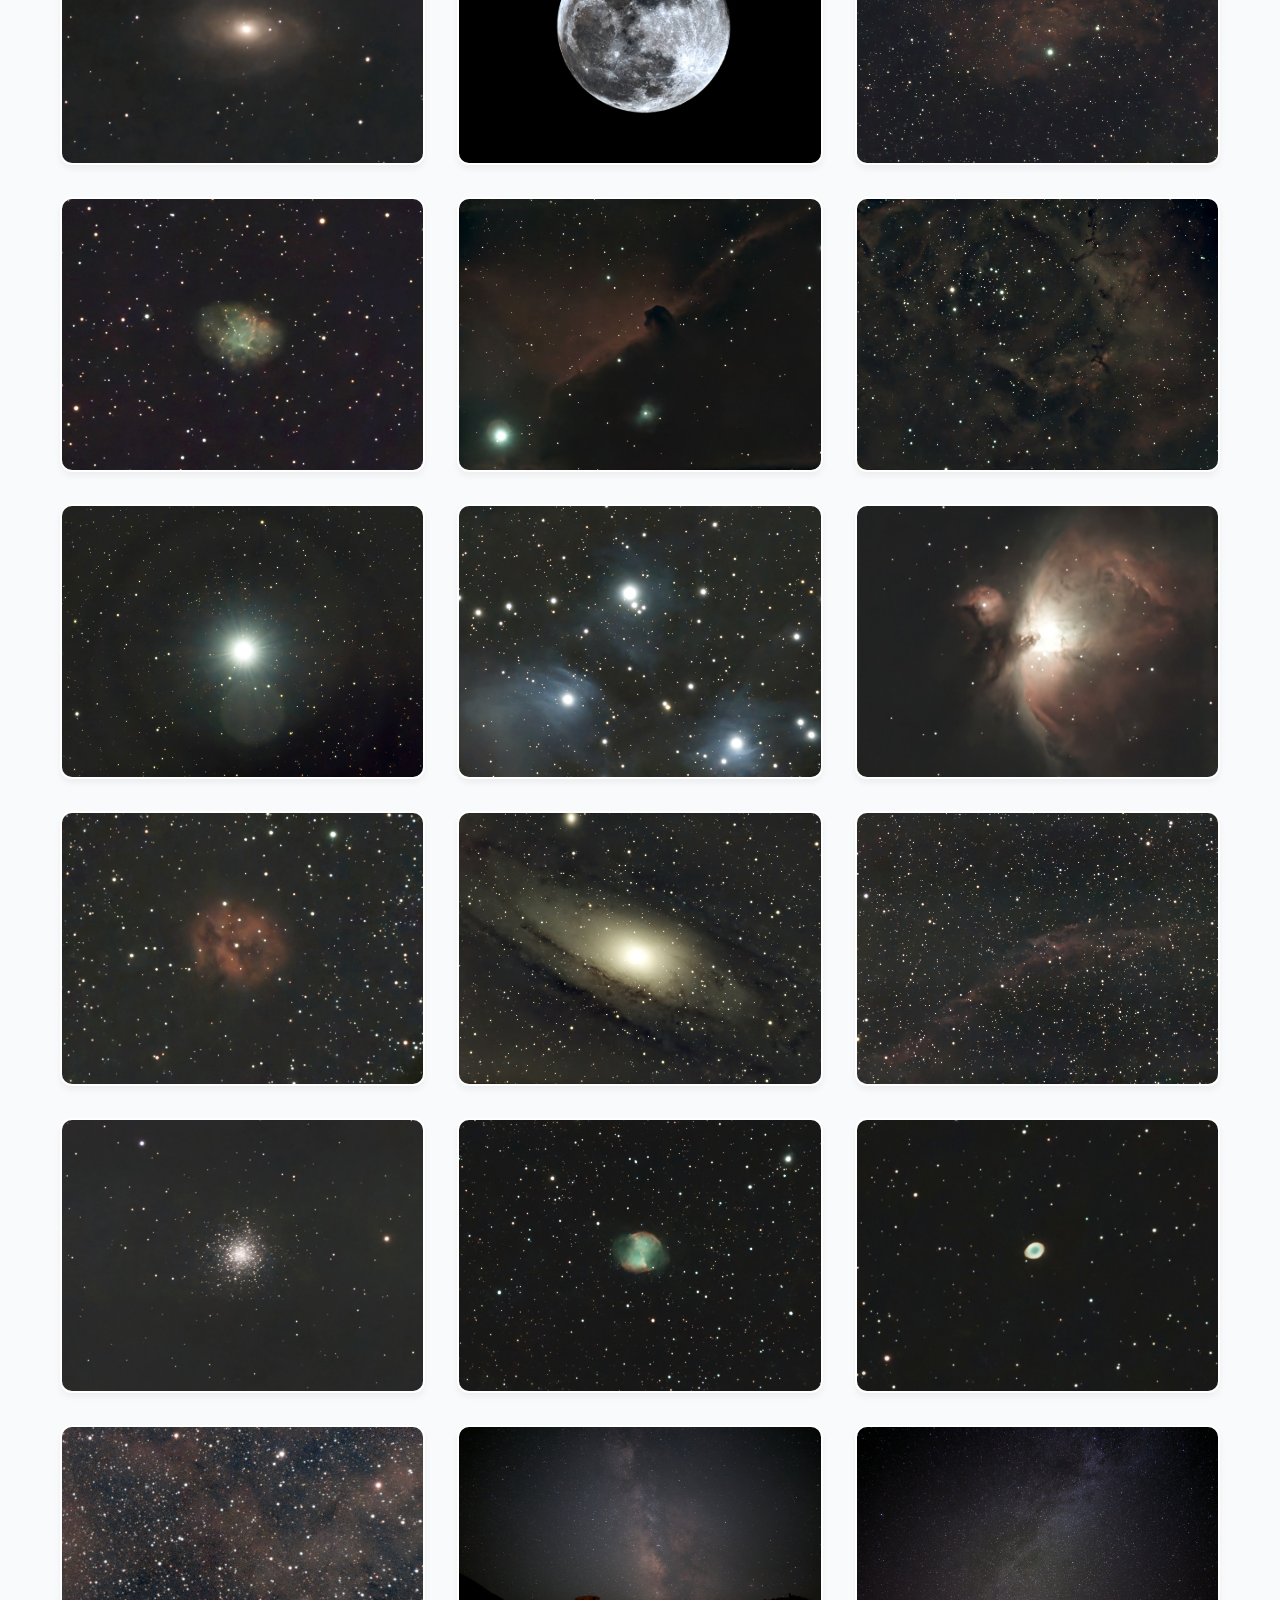
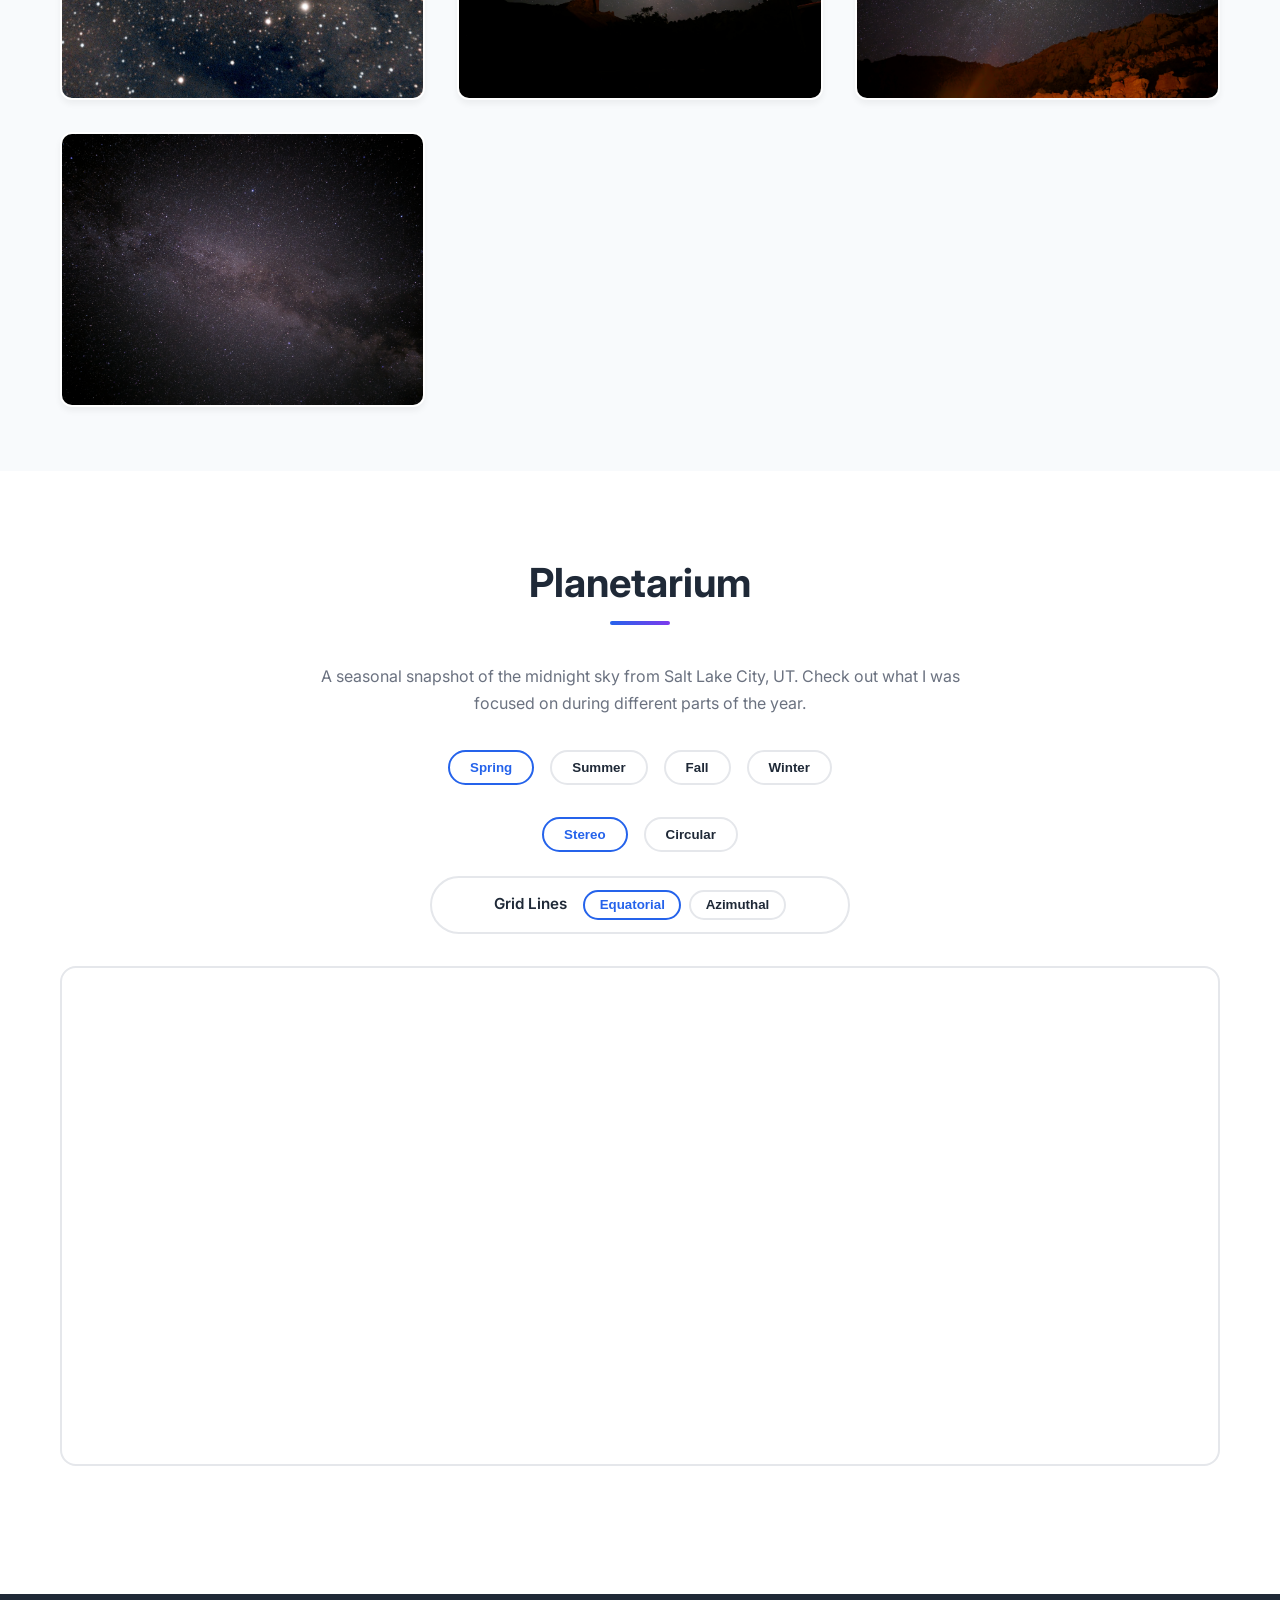
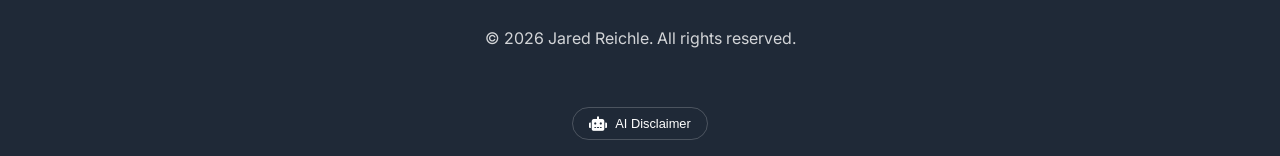
==== commit f4f32d52: "Update for March 2026" ====
--- a/astro.html
+++ b/astro.html
@@ -8,17 +8,14 @@
     <meta name="author" content="Jared Reichle">
     <title>Astronomy Gallery - Jared Reichle</title>
     
-    <!-- Favicon and Icons -->
     <link rel="icon" type="image/svg+xml" href="favicon.svg">
     <link rel="apple-touch-icon" sizes="180x180" href="favicon.svg">
     
-    <!-- Stylesheets -->
     <link rel="stylesheet" href="styles.css">
     <link href="https://fonts.googleapis.com/css2?family=Inter:wght@300;400;500;600;700&display=swap" rel="stylesheet">
     <link rel="stylesheet" href="https://cdnjs.cloudflare.com/ajax/libs/font-awesome/6.0.0/css/all.min.css">
 </head>
 <body>
-    <!-- Main Navigation -->
     <nav class="navbar" role="navigation" aria-label="Main navigation">
         <div class="nav-container">
             <div class="nav-logo">
@@ -60,7 +57,6 @@
         </div>
     </nav>
 
-    <!-- Hero Section -->
     <section class="hero astro-hero" role="banner">
         <div class="hero-container">
             <div class="hero-content">
@@ -73,7 +69,6 @@
         </div>
     </section>
 
-    <!-- Telescope Equipment Section -->
     <section class="telescope-equipment">
         <div class="container">
             <h2 class="section-title">Equipment</h2>
@@ -130,17 +125,14 @@
         </div>
     </section>
 
-    <!-- Gallery Section -->
     <section class="astro-gallery">
         <div class="container">
             <h2 class="section-title">Gallery</h2>
             <div class="gallery-grid" id="astroGallery" role="grid" aria-label="Astronomy image gallery">
-                <!-- Images will be loaded dynamically via JavaScript -->
-            </div>
-        </div>
-    </section>
-
-    <!-- Image Modal -->
+            </div>
+        </div>
+    </section>
+
     <div id="imageModal" class="modal" role="dialog" aria-labelledby="imageTitle" aria-hidden="true">
         <div class="modal-content image-modal-content">
             <button class="close" aria-label="Close modal">&times;</button>
@@ -158,7 +150,6 @@
         </div>
     </div>
 
-    <!-- Logging Planetarium Section -->
     <section class="logging-planetarium" id="logging-planetarium">
         <div class="container">
             <h2 class="section-title">Planetarium</h2>
@@ -186,7 +177,6 @@
         </div>
     </section>
 
-    <!-- Footer -->
     <footer class="footer" role="contentinfo">
         <div class="container">
             <div class="footer-content">
@@ -195,7 +185,6 @@
         </div>
     </footer>
 
-    <!-- AI Disclaimer -->
     <div class="ai-disclaimer">
         <button class="ai-disclaimer-link" id="aiDisclaimerLink" aria-label="View AI disclaimer">
             <i class="fas fa-robot" aria-hidden="true"></i>
@@ -206,7 +195,6 @@
         </div>
     </div>
 
-    <!-- Scripts -->
     <script src="https://virtualsky.lco.global/jquery-1.10.0.min.js"></script>
     <script src="https://virtualsky.lco.global/virtualsky.min.js"></script>
     <script src="script.js"></script>
--- a/styles.css
+++ b/styles.css
@@ -1,23 +1,11 @@
-/**
- * Jared Reichle Portfolio Website - Main Stylesheet
- * Modern, responsive design with accessibility features and smooth animations
- */
-
-/* ============================================================================
-   CSS CUSTOM PROPERTIES (VARIABLES)
-   ============================================================================ */
-
 :root {
-    /* Transitions */
     --transition-default: all 0.3s ease;
     --transition-fast: all 0.15s ease;
     --transition-slow: all 0.5s ease;
     
-    /* Layout */
     --container-max-width: 1200px;
     --container-padding: 0 20px;
     
-    /* Colors - Light Mode */
     --primary-color: #2563eb;
     --primary-dark: #1d4ed8;
     --secondary-color: #ff6b35;
@@ -33,17 +21,14 @@
     --card-background: #ffffff;
     --navbar-background: rgba(255, 255, 255, 0.95);
     
-    /* Shadows */
     --shadow-default: 0 4px 6px rgba(0, 0, 0, 0.05);
     --shadow-hover: 0 8px 25px rgba(255, 107, 53, 0.4);
     --shadow-modal: 0 20px 60px rgba(0, 0, 0, 0.3);
     
-    /* Typography */
     --font-family: 'Inter', sans-serif;
     --font-size-base: 1rem;
     --line-height-base: 1.6;
     
-    /* Spacing */
     --spacing-xs: 0.5rem;
     --spacing-sm: 1rem;
     --spacing-md: 1.5rem;
@@ -52,7 +37,6 @@
     --spacing-xxl: 4rem;
 }
 
-/* Dark Mode */
 [data-theme="dark"] {
     --text-color: #e5e7eb;
     --text-light: #9ca3af;
@@ -69,10 +53,6 @@
     --shadow-modal: 0 20px 60px rgba(0, 0, 0, 0.7);
 }
 
-/* ============================================================================
-   RESET AND BASE STYLES
-   ============================================================================ */
-
 * {
     margin: 0;
     padding: 0;
@@ -87,7 +67,7 @@
 
 html {
     scroll-behavior: smooth;
-    font-size: 16px; /* Base font size for rem calculations */
+    font-size: 16px;
     overflow-x: hidden;
     max-width: 100vw;
 }
@@ -105,16 +85,11 @@
     transition: background-color 0.3s ease, color 0.3s ease;
 }
 
-/* Container utility */
 .container {
     max-width: var(--container-max-width);
     margin: 0 auto;
     padding: var(--container-padding);
 }
-
-/* ============================================================================
-   NAVIGATION
-   ============================================================================ */
 
 .navbar {
     position: fixed;
@@ -138,14 +113,12 @@
     gap: var(--spacing-md);
 }
 
-/* Navigation actions (theme toggle + hamburger) */
 .nav-actions {
     display: flex;
     align-items: center;
     gap: var(--spacing-sm);
 }
 
-/* Dark mode toggle button */
 .theme-toggle {
     display: flex;
     align-items: center;
@@ -183,7 +156,6 @@
     transform: rotate(15deg);
 }
 
-/* Dark mode icon animation */
 [data-theme="dark"] .theme-toggle i.fa-sun {
     animation: rotateIn 0.5s ease;
 }
@@ -203,7 +175,6 @@
     }
 }
 
-/* Logo */
 .nav-logo a {
     font-size: 24px;
     font-weight: 700;
@@ -216,7 +187,6 @@
     color: var(--primary-dark);
 }
 
-/* Navigation menu */
 .nav-menu {
     display: flex;
     list-style: none;
@@ -252,7 +222,6 @@
     width: 100% !important;
 }
 
-/* Mobile hamburger menu */
 .hamburger {
     display: none;
     flex-direction: column;
@@ -269,10 +238,6 @@
     margin: 3px 0;
     transition: var(--transition-default);
 }
-
-/* ============================================================================
-   HERO SECTION
-   ============================================================================ */
 
 .hero {
     min-height: 100vh;
@@ -339,7 +304,6 @@
     flex-wrap: wrap;
 }
 
-/* Buttons */
 .btn {
     padding: 12px 24px;
     border-radius: 8px;
@@ -393,7 +357,6 @@
     background: rgba(255, 255, 255, 0.15);
 }
 
-/* Hero image */
 .hero-image {
     display: flex;
     justify-content: center;
@@ -426,7 +389,6 @@
     transform: scale(1.05);
 }
 
-/* Scroll indicator */
 .scroll-indicator {
     position: absolute;
     bottom: 30px;
@@ -457,10 +419,6 @@
         transform: translateX(-50%) translateY(-5px);
     }
 }
-
-/* ============================================================================
-   SECTION STYLES
-   ============================================================================ */
 
 section {
     padding: 80px 0;
@@ -498,10 +456,6 @@
     border-radius: 2px;
 }
 
-/* ============================================================================
-   ABOUT SECTION
-   ============================================================================ */
-
 .about {
     background: var(--background-light);
 }
@@ -555,7 +509,6 @@
     line-height: 1.7;
 }
 
-/* Expandable Sections */
 .about-expandable {
     margin-top: var(--spacing-md);
     border: 2px solid var(--border-color);
@@ -650,7 +603,6 @@
     line-height: 1.6;
 }
 
-/* Skills section */
 .skills-section {
     background: var(--background-light);
     padding: var(--spacing-xxl) 0;
@@ -662,7 +614,6 @@
     padding: 0 var(--spacing-md);
 }
 
-/* Skills Controls */
 .skills-controls {
     display: flex;
     gap: var(--spacing-md);
@@ -886,7 +837,6 @@
     visibility: visible;
 }
 
-/* Skill tooltips */
 .skill-tooltip {
     position: absolute;
     bottom: calc(100% + 12px);
@@ -951,7 +901,6 @@
     font-size: 0.85rem;
 }
 
-/* Skill Level Badges */
 .skill-level {
     font-size: 0.7rem;
     font-weight: 600;
@@ -986,12 +935,6 @@
     border: 1px solid #c4b5fd;
 }
 
-/* About stats */
-
-/* ============================================================================
-   RESUME SECTION
-   ============================================================================ */
-
 .resume {
     background: var(--background);
 }
@@ -1013,7 +956,6 @@
     padding-bottom: 0.5rem;
 }
 
-/* Timeline */
 .timeline {
     position: relative;
 }
@@ -1073,6 +1015,10 @@
     margin-bottom: var(--spacing-sm);
 }
 
+.job-summary {
+    margin-bottom: var(--spacing-sm);
+}
+
 .coursework-highlights {
     margin-top: 1rem;
     padding: 1rem;
@@ -1113,7 +1059,6 @@
     font-weight: bold;
 }
 
-/* Certifications */
 .certifications {
     display: grid;
     grid-template-columns: repeat(auto-fit, minmax(250px, 1fr));
@@ -1162,16 +1107,11 @@
     margin-top: var(--spacing-xl);
 }
 
-/* ============================================================================
-   PROJECTS SECTION
-   ============================================================================ */
-
 .projects {
     background: var(--background);
     padding: var(--spacing-xxl) var(--spacing-md);
 }
 
-/* Project Tabs */
 .project-tabs {
     display: flex;
     justify-content: center;
@@ -1225,10 +1165,6 @@
     }
 }
 
-/* ============================================================================
-   FEEDBACK AND REVIEWS SECTION
-   ============================================================================ */
-
 .feedback {
     background: var(--background-light);
 }
@@ -1272,10 +1208,6 @@
     display: inline-block;
 }
 
-/* ============================================================================
-   ASTRONOMY SECTION
-   ============================================================================ */
-
 .astronomy {
     background: var(--background);
 }
@@ -1284,10 +1216,6 @@
     max-width: 800px;
     margin: 0 auto;
 }
-
-/* ============================================================================
-   LOGGING PLANETARIUM SECTION
-   ============================================================================ */
 
 .logging-planetarium {
     background: var(--background);
@@ -1407,7 +1335,6 @@
     gap: var(--spacing-lg);
 }
 
-/* Carousel Styles */
 .carousel-container {
     position: relative;
     width: 100%;
@@ -1733,7 +1660,6 @@
     color: var(--accent-color);
 }
 
-/* Project updates */
 .project-update {
     margin-top: var(--spacing-md);
     background: #f3f4f6;
@@ -1782,10 +1708,6 @@
         box-shadow: 0 6px 12px rgba(124, 58, 237, 0.2);
     }
 }
-
-/* ============================================================================
-   MODAL STYLES
-   ============================================================================ */
 
 .modal {
     display: none;
@@ -1953,7 +1875,6 @@
     color: white;
 }
 
-/* Modal Hero/Image Section */
 .modal-hero {
     width: 100%;
     height: 300px;
@@ -1969,7 +1890,6 @@
     display: block;
 }
 
-/* Modal Metrics */
 .modal-tech-section {
     margin-top: var(--spacing-lg);
 }
@@ -2021,7 +1941,6 @@
     font-size: 0.95rem;
 }
 
-/* Modal Sections */
 .modal-section {
     margin-top: var(--spacing-xl);
     padding-top: var(--spacing-lg);
@@ -2083,7 +2002,6 @@
     margin-bottom: 0;
 }
 
-/* Modal Highlights in Accordion */
 .modal-highlights {
     margin: var(--spacing-md) 0;
 }
@@ -2113,10 +2031,6 @@
     color: var(--primary-color);
     font-weight: 600;
 }
-
-/* ============================================================================
-   ASTRONOMY SECTION
-   ============================================================================ */
 
 .astronomy-images {
     display: flex;
@@ -2219,10 +2133,6 @@
     word-wrap: break-word;
     padding: var(--spacing-xs) var(--spacing-sm) var(--spacing-sm) var(--spacing-sm);
 }
-
-/* ============================================================================
-   CONTACT SECTION
-   ============================================================================ */
 
 .contact {
     background: var(--background);
@@ -2360,10 +2270,6 @@
     transform: translateY(-3px);
 }
 
-/* ============================================================================
-   FOOTER
-   ============================================================================ */
-
 .footer {
     background: var(--background-dark);
     color: white;
@@ -2375,10 +2281,6 @@
     margin-bottom: 0.5rem;
     opacity: 0.8;
 }
-
-/* ============================================================================
-   AI DISCLAIMER
-   ============================================================================ */
 
 .ai-disclaimer {
     text-align: center;
@@ -2440,10 +2342,6 @@
     animation: modalSlideIn 0.3s ease-out;
 }
 
-/* ============================================================================
-   ASTRONOMY PAGE SPECIFIC STYLES
-   ============================================================================ */
-
 .astro-hero {
     background: linear-gradient(135deg, var(--secondary-color) 0%, var(--accent-color) 100%);
     min-height: 60vh;
@@ -2460,7 +2358,6 @@
     text-align: center;
 }
 
-/* Telescope Equipment Section */
 .telescope-equipment {
     padding: var(--spacing-xxl) 0;
     background: var(--background);
@@ -2565,7 +2462,6 @@
 }
 
 
-/* Photo Teaser Styles for Index Page */
 .astro-teaser {
     text-decoration: none;
     position: relative;
@@ -2605,7 +2501,6 @@
     background: var(--background-light);
 }
 
-/* Astronomy Filters */
 .astro-filters-container {
     display: flex;
     justify-content: center;
@@ -2732,7 +2627,6 @@
     opacity: 0.9;
 }
 
-/* Image modal specific styles */
 .image-modal-content {
     max-width: 90vw;
     max-height: 90vh;
@@ -2785,10 +2679,6 @@
     gap: 0.5rem;
 }
 
-/* ============================================================================
-   ANIMATION CLASSES
-   ============================================================================ */
-
 .fade-in {
     opacity: 0;
     transform: translateY(30px);
@@ -2800,11 +2690,6 @@
     transform: translateY(0);
 }
 
-/* ============================================================================
-   RESPONSIVE DESIGN
-   ============================================================================ */
-
-/* Tablet and smaller desktop */
 @media (max-width: 768px) {
     .hamburger {
         display: flex;
@@ -2872,7 +2757,6 @@
         font-size: 2rem;
     }
     
-    /* Astronomy specific mobile styles */
     .astro-hero {
         min-height: 50vh;
     }
@@ -2954,7 +2838,6 @@
     }
 }
 
-/* Mobile phones */
 @media (max-width: 480px) {
     .hero-title {
         font-size: 2rem;
@@ -2994,36 +2877,26 @@
     }
 }
 
-/* ============================================================================
-   ACCESSIBILITY IMPROVEMENTS
-   ============================================================================ */
-
-/* Smooth scrolling for older browsers */
 @media (prefers-reduced-motion: no-preference) {
     html {
         scroll-behavior: smooth;
     }
 }
 
-/* Mobile-specific clickability improvements */
 @media (max-width: 768px) {
     .project-card {
-        /* Remove pulse animation on mobile for better performance */
         animation: none;
-        /* Add a subtle border to make cards more defined */
         border: 1px solid rgba(0, 0, 0, 0.1);
         margin-bottom: var(--spacing-sm);
         box-shadow: 0 2px 8px rgba(0, 0, 0, 0.1);
     }
     
     .project-card:active {
-        /* Add active state for touch feedback */
         transform: scale(0.98);
         box-shadow: 0 2px 8px rgba(0, 0, 0, 0.15);
     }
 }
 
-/* Focus styles for accessibility */
 .btn:focus,
 .nav-link:focus,
 .project-card:focus,
@@ -3034,7 +2907,6 @@
     outline-offset: 2px;
 }
 
-/* High contrast mode support */
 @media (prefers-contrast: high) {
     :root {
         --border-color: #000;
